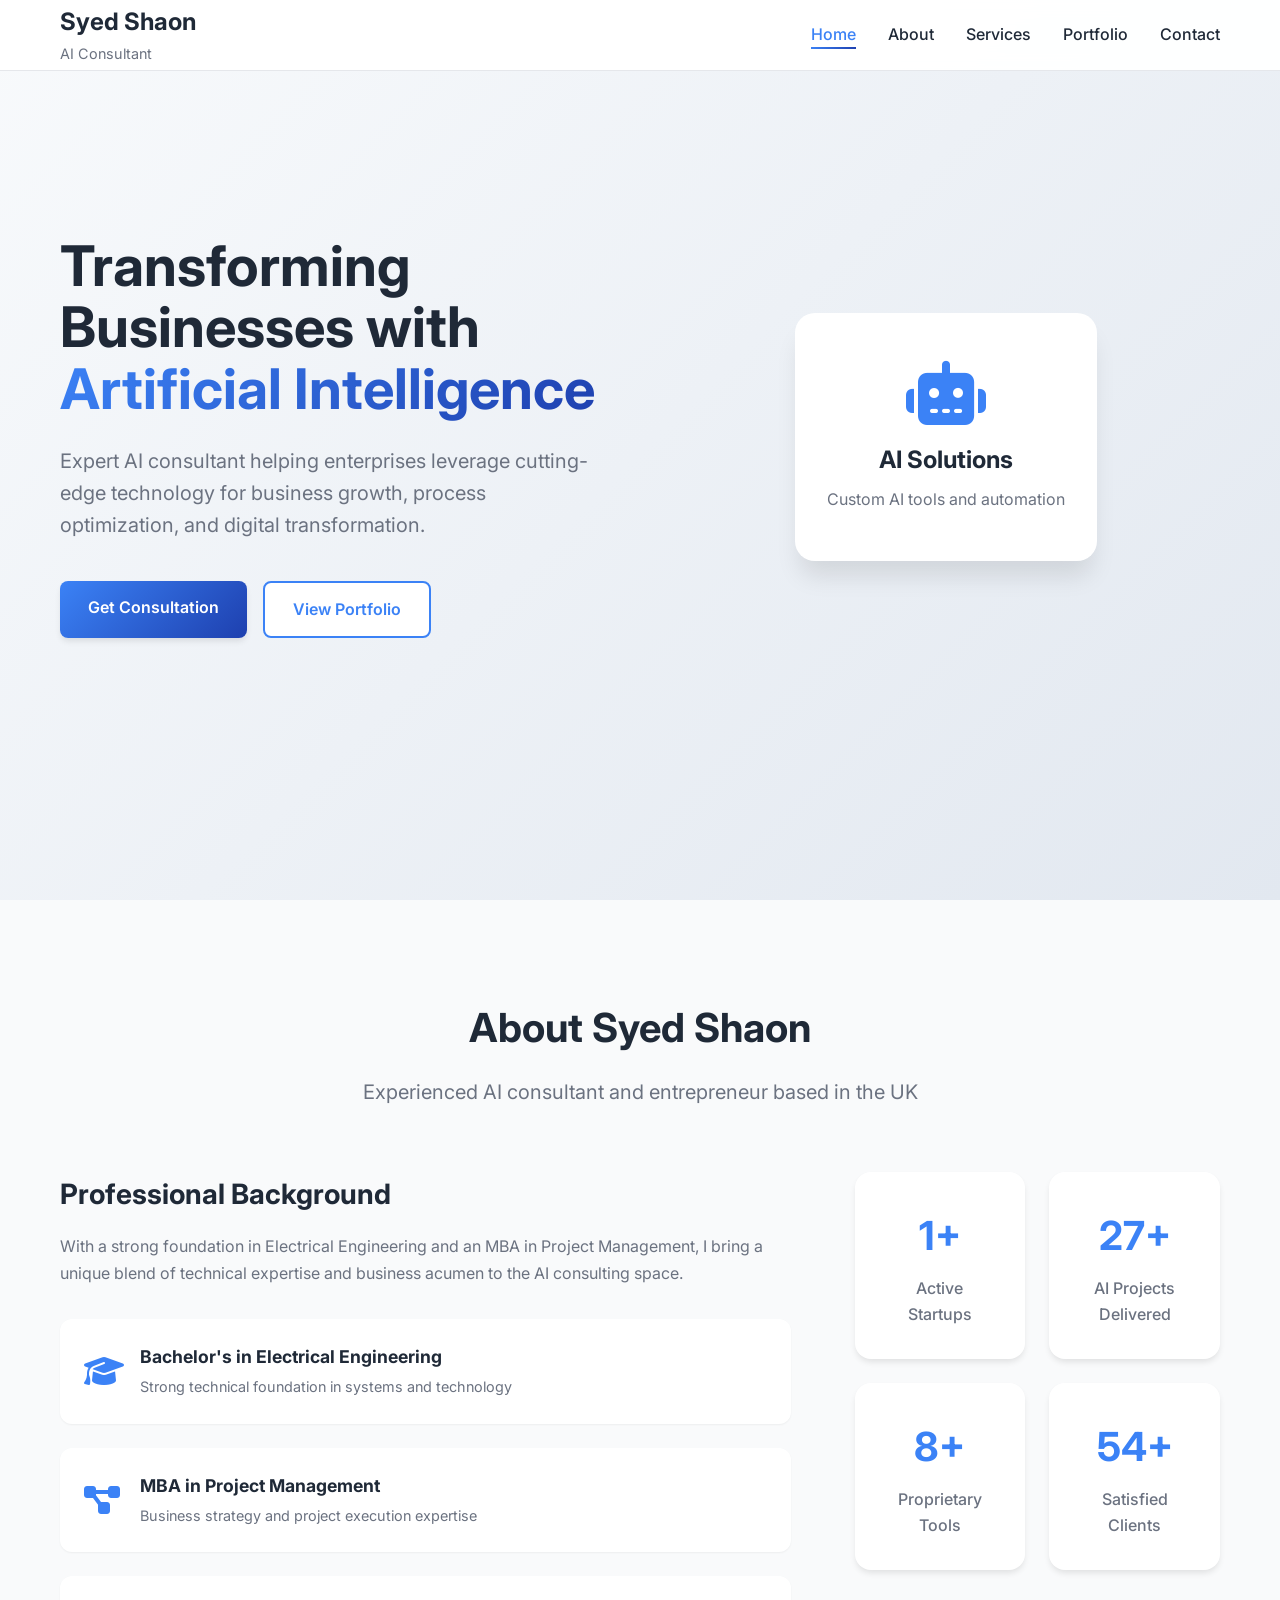
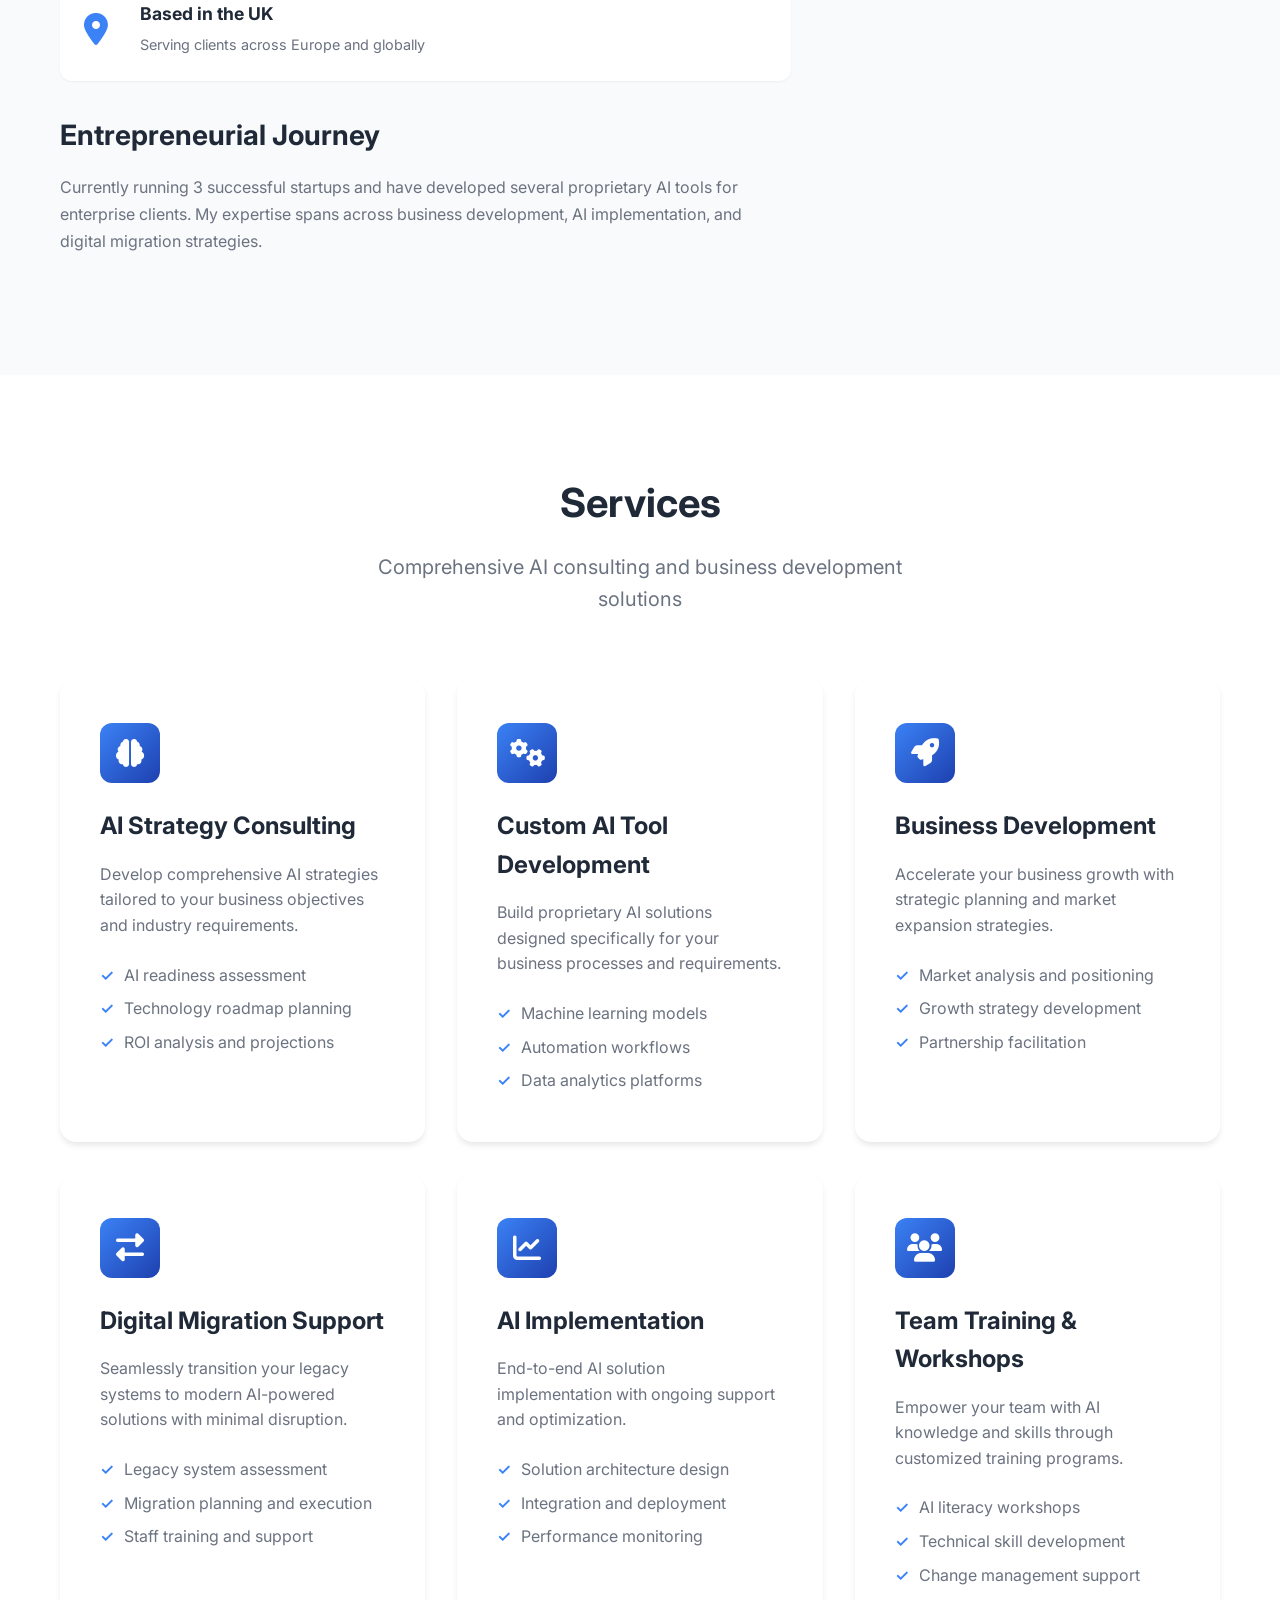
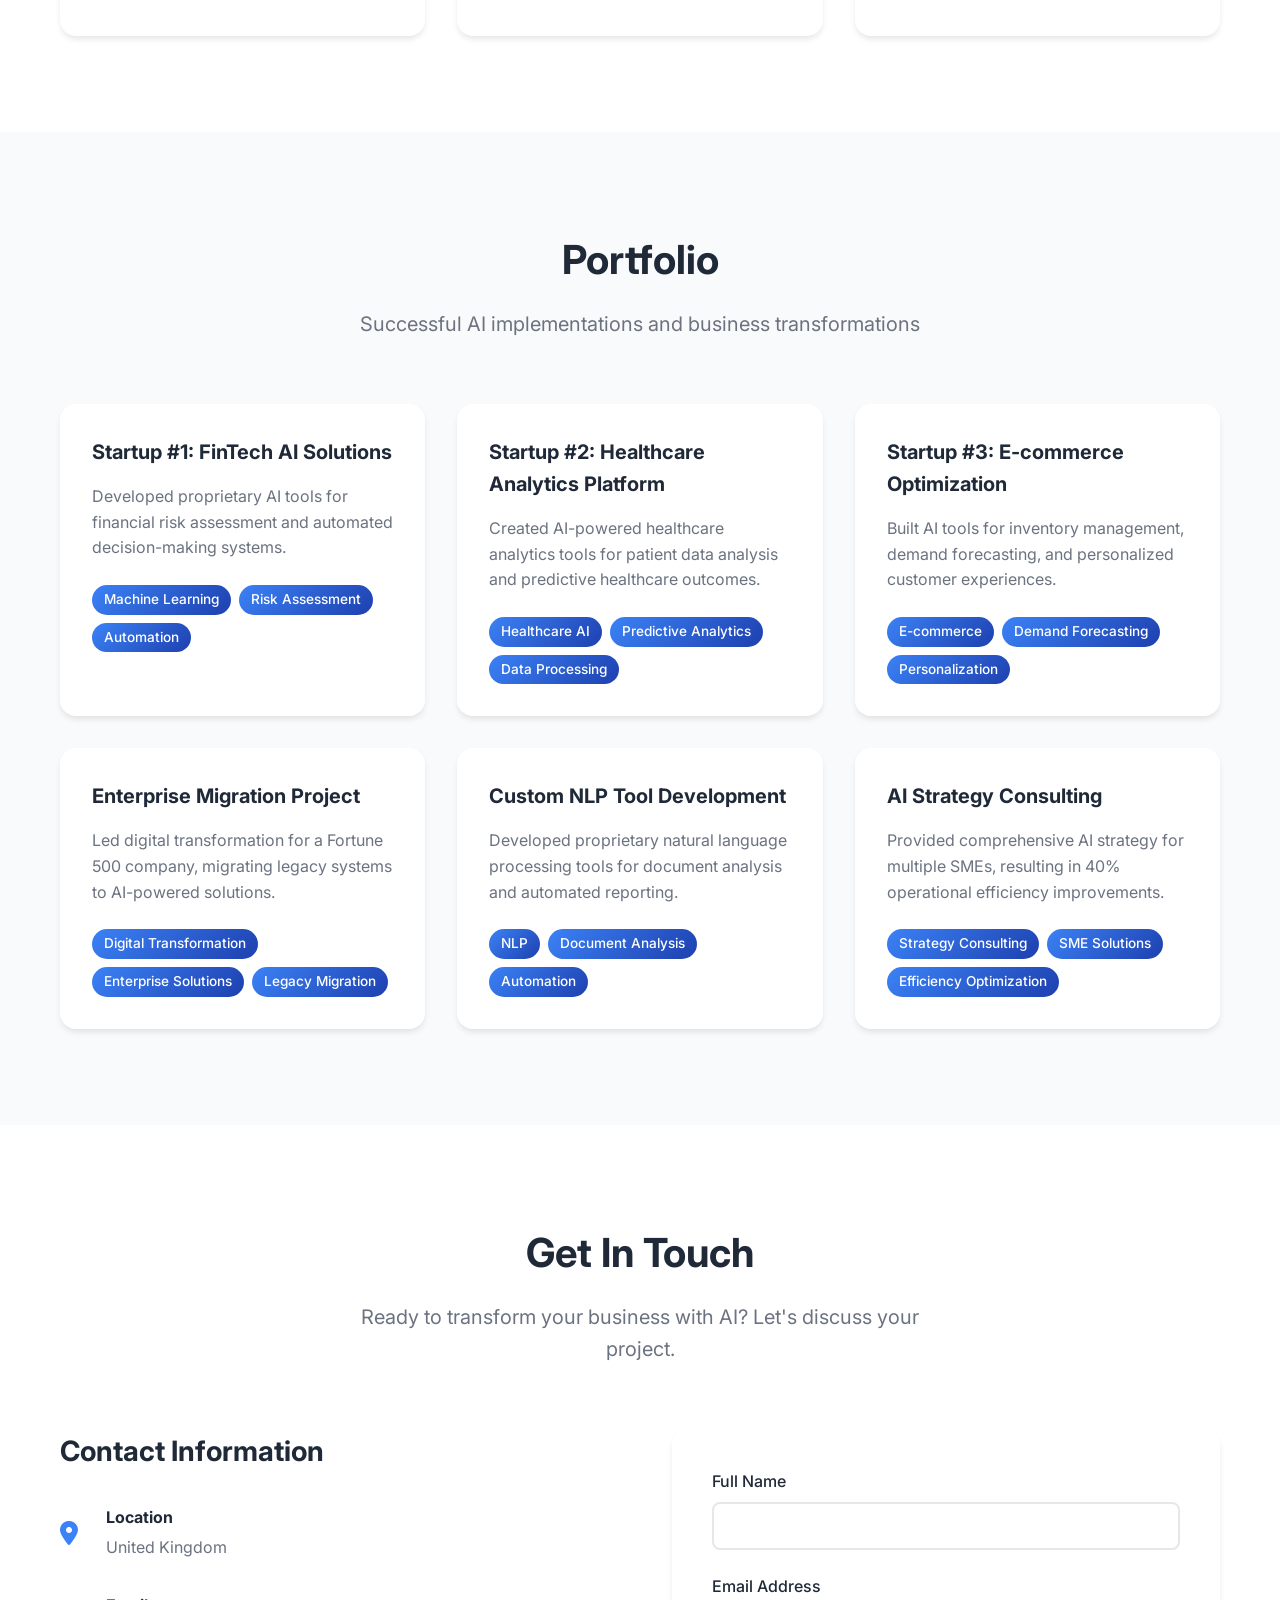
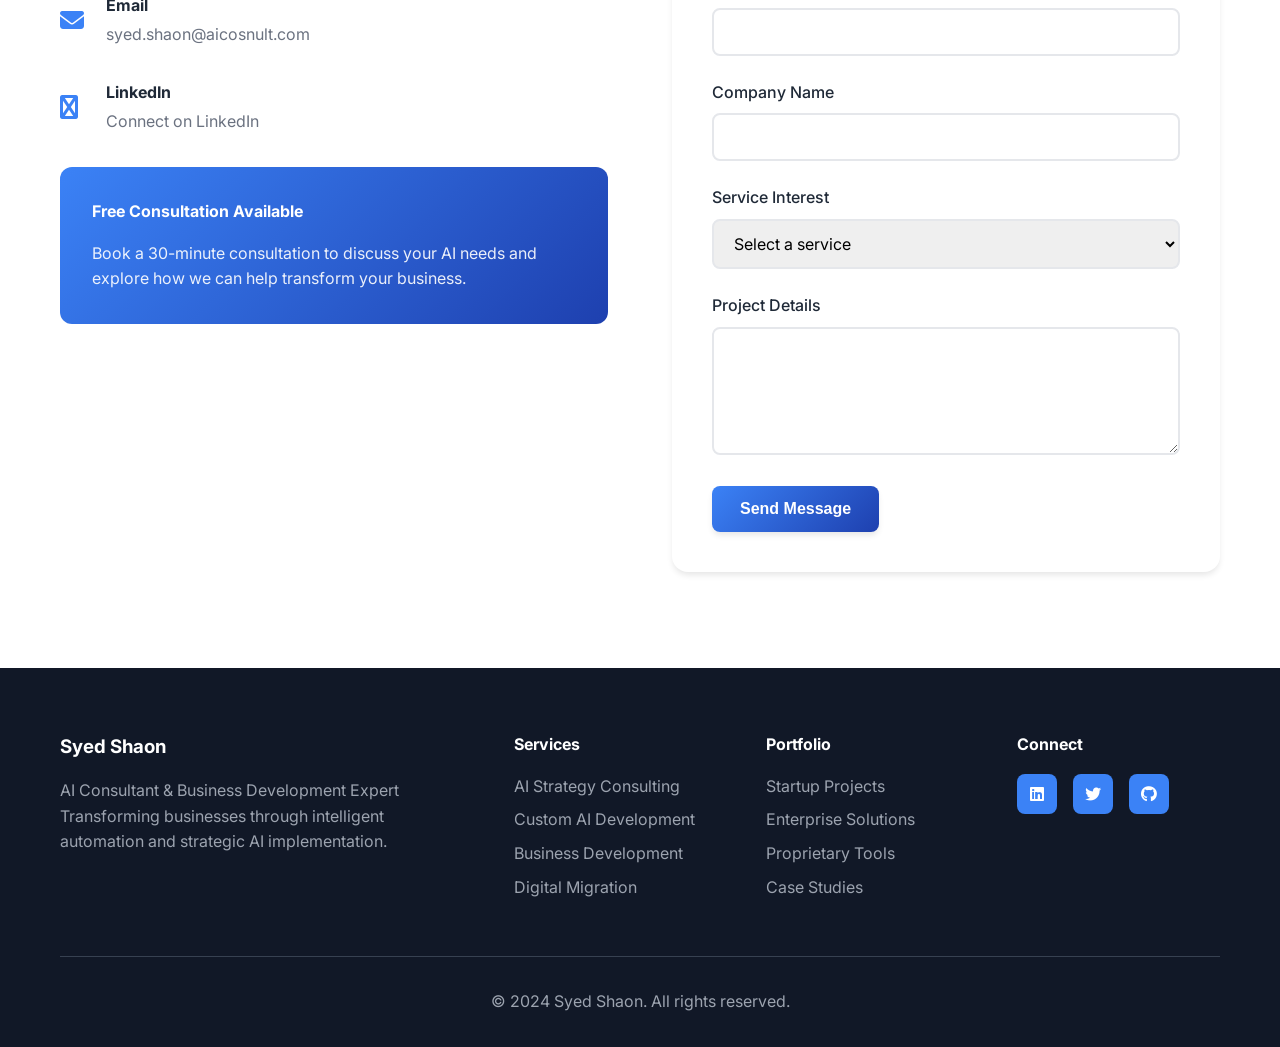
==== index.html @ b15795c2 "Add files via upload" ====
<!DOCTYPE html>
<html lang="en">
<head>
    <meta charset="UTF-8">
    <meta name="viewport" content="width=device-width, initial-scale=1.0">
    <title>Syed Shaon - AI Consultant & Business Development Expert</title>
    <meta name="description" content="Professional AI consulting services by Syed Shaon. Specializing in business development, AI migration, and proprietary AI solutions for enterprises.">
    
    <!-- Google Fonts -->
    <link href="https://fonts.googleapis.com/css2?family=Inter:wght@300;400;500;600;700&display=swap" rel="stylesheet">
    
    <!-- Font Awesome Icons -->
    <link rel="stylesheet" href="https://cdn.jsdelivr.net/npm/@fortawesome/fontawesome-free@6.4.0/css/all.min.css">
    
    <!-- Custom CSS -->
    <link rel="stylesheet" href="css/style.css">
</head>
<body>
    <!-- Navigation -->
    <nav class="navbar">
        <div class="nav-container">
            <div class="nav-logo">
                <h2>Syed Shaon</h2>
                <span>AI Consultant</span>
            </div>
            <ul class="nav-menu">
                <li><a href="#home" class="nav-link">Home</a></li>
                <li><a href="#about" class="nav-link">About</a></li>
                <li><a href="#services" class="nav-link">Services</a></li>
                <li><a href="#portfolio" class="nav-link">Portfolio</a></li>
                <li><a href="#contact" class="nav-link">Contact</a></li>
            </ul>
            <div class="hamburger">
                <span></span>
                <span></span>
                <span></span>
            </div>
        </div>
    </nav>

    <!-- Hero Section -->
    <section id="home" class="hero">
        <div class="hero-container">
            <div class="hero-content">
                <h1>Transforming Businesses with <span class="gradient-text">Artificial Intelligence</span></h1>
                <p class="hero-description">Expert AI consultant helping enterprises leverage cutting-edge technology for business growth, process optimization, and digital transformation.</p>
                <div class="hero-buttons">
                    <a href="#contact" class="btn btn-primary">Get Consultation</a>
                    <a href="#portfolio" class="btn btn-secondary">View Portfolio</a>
                </div>
            </div>
            <div class="hero-image">
                <div class="hero-card">
                    <i class="fas fa-robot"></i>
                    <h3>AI Solutions</h3>
                    <p>Custom AI tools and automation</p>
                </div>
            </div>
        </div>
    </section>

    <!-- About Section -->
    <section id="about" class="about">
        <div class="container">
            <div class="section-header">
                <h2>About Syed Shaon</h2>
                <p>Experienced AI consultant and entrepreneur based in the UK</p>
            </div>
            <div class="about-content">
                <div class="about-text">
                    <h3>Professional Background</h3>
                    <p>With a strong foundation in Electrical Engineering and an MBA in Project Management, I bring a unique blend of technical expertise and business acumen to the AI consulting space.</p>
                    
                    <div class="credentials">
                        <div class="credential-item">
                            <i class="fas fa-graduation-cap"></i>
                            <div>
                                <h4>Bachelor's in Electrical Engineering</h4>
                                <p>Strong technical foundation in systems and technology</p>
                            </div>
                        </div>
                        <div class="credential-item">
                            <i class="fas fa-project-diagram"></i>
                            <div>
                                <h4>MBA in Project Management</h4>
                                <p>Business strategy and project execution expertise</p>
                            </div>
                        </div>
                        <div class="credential-item">
                            <i class="fas fa-map-marker-alt"></i>
                            <div>
                                <h4>Based in the UK</h4>
                                <p>Serving clients across Europe and globally</p>
                            </div>
                        </div>
                    </div>

                    <h3>Entrepreneurial Journey</h3>
                    <p>Currently running 3 successful startups and have developed several proprietary AI tools for enterprise clients. My expertise spans across business development, AI implementation, and digital migration strategies.</p>
                </div>
                <div class="about-stats">
                    <div class="stat-item">
                        <h3>3+</h3>
                        <p>Active Startups</p>
                    </div>
                    <div class="stat-item">
                        <h3>50+</h3>
                        <p>AI Projects Delivered</p>
                    </div>
                    <div class="stat-item">
                        <h3>15+</h3>
                        <p>Proprietary Tools</p>
                    </div>
                    <div class="stat-item">
                        <h3>100+</h3>
                        <p>Satisfied Clients</p>
                    </div>
                </div>
            </div>
        </div>
    </section>

    <!-- Services Section -->
    <section id="services" class="services">
        <div class="container">
            <div class="section-header">
                <h2>Services</h2>
                <p>Comprehensive AI consulting and business development solutions</p>
            </div>
            <div class="services-grid">
                <div class="service-card">
                    <div class="service-icon">
                        <i class="fas fa-brain"></i>
                    </div>
                    <h3>AI Strategy Consulting</h3>
                    <p>Develop comprehensive AI strategies tailored to your business objectives and industry requirements.</p>
                    <ul>
                        <li>AI readiness assessment</li>
                        <li>Technology roadmap planning</li>
                        <li>ROI analysis and projections</li>
                    </ul>
                </div>
                
                <div class="service-card">
                    <div class="service-icon">
                        <i class="fas fa-cogs"></i>
                    </div>
                    <h3>Custom AI Tool Development</h3>
                    <p>Build proprietary AI solutions designed specifically for your business processes and requirements.</p>
                    <ul>
                        <li>Machine learning models</li>
                        <li>Automation workflows</li>
                        <li>Data analytics platforms</li>
                    </ul>
                </div>
                
                <div class="service-card">
                    <div class="service-icon">
                        <i class="fas fa-rocket"></i>
                    </div>
                    <h3>Business Development</h3>
                    <p>Accelerate your business growth with strategic planning and market expansion strategies.</p>
                    <ul>
                        <li>Market analysis and positioning</li>
                        <li>Growth strategy development</li>
                        <li>Partnership facilitation</li>
                    </ul>
                </div>
                
                <div class="service-card">
                    <div class="service-icon">
                        <i class="fas fa-exchange-alt"></i>
                    </div>
                    <h3>Digital Migration Support</h3>
                    <p>Seamlessly transition your legacy systems to modern AI-powered solutions with minimal disruption.</p>
                    <ul>
                        <li>Legacy system assessment</li>
                        <li>Migration planning and execution</li>
                        <li>Staff training and support</li>
                    </ul>
                </div>
                
                <div class="service-card">
                    <div class="service-icon">
                        <i class="fas fa-chart-line"></i>
                    </div>
                    <h3>AI Implementation</h3>
                    <p>End-to-end AI solution implementation with ongoing support and optimization.</p>
                    <ul>
                        <li>Solution architecture design</li>
                        <li>Integration and deployment</li>
                        <li>Performance monitoring</li>
                    </ul>
                </div>
                
                <div class="service-card">
                    <div class="service-icon">
                        <i class="fas fa-users"></i>
                    </div>
                    <h3>Team Training & Workshops</h3>
                    <p>Empower your team with AI knowledge and skills through customized training programs.</p>
                    <ul>
                        <li>AI literacy workshops</li>
                        <li>Technical skill development</li>
                        <li>Change management support</li>
                    </ul>
                </div>
            </div>
        </div>
    </section>

    <!-- Portfolio Section -->
    <section id="portfolio" class="portfolio">
        <div class="container">
            <div class="section-header">
                <h2>Portfolio</h2>
                <p>Successful AI implementations and business transformations</p>
            </div>
            <div class="portfolio-grid">
                <div class="portfolio-item">
                    <div class="portfolio-content">
                        <h3>Startup #1: FinTech AI Solutions</h3>
                        <p>Developed proprietary AI tools for financial risk assessment and automated decision-making systems.</p>
                        <div class="portfolio-tags">
                            <span>Machine Learning</span>
                            <span>Risk Assessment</span>
                            <span>Automation</span>
                        </div>
                    </div>
                </div>
                
                <div class="portfolio-item">
                    <div class="portfolio-content">
                        <h3>Startup #2: Healthcare Analytics Platform</h3>
                        <p>Created AI-powered healthcare analytics tools for patient data analysis and predictive healthcare outcomes.</p>
                        <div class="portfolio-tags">
                            <span>Healthcare AI</span>
                            <span>Predictive Analytics</span>
                            <span>Data Processing</span>
                        </div>
                    </div>
                </div>
                
                <div class="portfolio-item">
                    <div class="portfolio-content">
                        <h3>Startup #3: E-commerce Optimization</h3>
                        <p>Built AI tools for inventory management, demand forecasting, and personalized customer experiences.</p>
                        <div class="portfolio-tags">
                            <span>E-commerce</span>
                            <span>Demand Forecasting</span>
                            <span>Personalization</span>
                        </div>
                    </div>
                </div>
                
                <div class="portfolio-item">
                    <div class="portfolio-content">
                        <h3>Enterprise Migration Project</h3>
                        <p>Led digital transformation for a Fortune 500 company, migrating legacy systems to AI-powered solutions.</p>
                        <div class="portfolio-tags">
                            <span>Digital Transformation</span>
                            <span>Enterprise Solutions</span>
                            <span>Legacy Migration</span>
                        </div>
                    </div>
                </div>
                
                <div class="portfolio-item">
                    <div class="portfolio-content">
                        <h3>Custom NLP Tool Development</h3>
                        <p>Developed proprietary natural language processing tools for document analysis and automated reporting.</p>
                        <div class="portfolio-tags">
                            <span>NLP</span>
                            <span>Document Analysis</span>
                            <span>Automation</span>
                        </div>
                    </div>
                </div>
                
                <div class="portfolio-item">
                    <div class="portfolio-content">
                        <h3>AI Strategy Consulting</h3>
                        <p>Provided comprehensive AI strategy for multiple SMEs, resulting in 40% operational efficiency improvements.</p>
                        <div class="portfolio-tags">
                            <span>Strategy Consulting</span>
                            <span>SME Solutions</span>
                            <span>Efficiency Optimization</span>
                        </div>
                    </div>
                </div>
            </div>
        </div>
    </section>

    <!-- Contact Section -->
    <section id="contact" class="contact">
        <div class="container">
            <div class="section-header">
                <h2>Get In Touch</h2>
                <p>Ready to transform your business with AI? Let's discuss your project.</p>
            </div>
            <div class="contact-content">
                <div class="contact-info">
                    <h3>Contact Information</h3>
                    <div class="contact-item">
                        <i class="fas fa-map-marker-alt"></i>
                        <div>
                            <h4>Location</h4>
                            <p>United Kingdom</p>
                        </div>
                    </div>
                    <div class="contact-item">
                        <i class="fas fa-envelope"></i>
                        <div>
                            <h4>Email</h4>
                            <p>syed.shaon@aicosnult.com</p>
                        </div>
                    </div>
                    <div class="contact-item">
                        <i class="fas fa-linkedin"></i>
                        <div>
                            <h4>LinkedIn</h4>
                            <p>Connect on LinkedIn</p>
                        </div>
                    </div>
                    
                    <div class="consultation-info">
                        <h4>Free Consultation Available</h4>
                        <p>Book a 30-minute consultation to discuss your AI needs and explore how we can help transform your business.</p>
                    </div>
                </div>
                
                <div class="contact-form">
                    <form id="contactForm">
                        <div class="form-group">
                            <label for="name">Full Name</label>
                            <input type="text" id="name" name="name" required>
                        </div>
                        <div class="form-group">
                            <label for="email">Email Address</label>
                            <input type="email" id="email" name="email" required>
                        </div>
                        <div class="form-group">
                            <label for="company">Company Name</label>
                            <input type="text" id="company" name="company">
                        </div>
                        <div class="form-group">
                            <label for="service">Service Interest</label>
                            <select id="service" name="service" required>
                                <option value="">Select a service</option>
                                <option value="ai-strategy">AI Strategy Consulting</option>
                                <option value="custom-ai">Custom AI Tool Development</option>
                                <option value="business-dev">Business Development</option>
                                <option value="migration">Digital Migration Support</option>
                                <option value="implementation">AI Implementation</option>
                                <option value="training">Team Training & Workshops</option>
                            </select>
                        </div>
                        <div class="form-group">
                            <label for="message">Project Details</label>
                            <textarea id="message" name="message" rows="5" required></textarea>
                        </div>
                        <button type="submit" class="btn btn-primary">Send Message</button>
                    </form>
                </div>
            </div>
        </div>
    </section>

    <!-- Footer -->
    <footer class="footer">
        <div class="container">
            <div class="footer-content">
                <div class="footer-section">
                    <h3>Syed Shaon</h3>
                    <p>AI Consultant & Business Development Expert</p>
                    <p>Transforming businesses through intelligent automation and strategic AI implementation.</p>
                </div>
                <div class="footer-section">
                    <h4>Services</h4>
                    <ul>
                        <li><a href="#services">AI Strategy Consulting</a></li>
                        <li><a href="#services">Custom AI Development</a></li>
                        <li><a href="#services">Business Development</a></li>
                        <li><a href="#services">Digital Migration</a></li>
                    </ul>
                </div>
                <div class="footer-section">
                    <h4>Portfolio</h4>
                    <ul>
                        <li><a href="#portfolio">Startup Projects</a></li>
                        <li><a href="#portfolio">Enterprise Solutions</a></li>
                        <li><a href="#portfolio">Proprietary Tools</a></li>
                        <li><a href="#portfolio">Case Studies</a></li>
                    </ul>
                </div>
                <div class="footer-section">
                    <h4>Connect</h4>
                    <div class="social-links">
                        <a href="#" class="social-link"><i class="fab fa-linkedin"></i></a>
                        <a href="#" class="social-link"><i class="fab fa-twitter"></i></a>
                        <a href="#" class="social-link"><i class="fab fa-github"></i></a>
                    </div>
                </div>
            </div>
            <div class="footer-bottom">
                <p>&copy; 2024 Syed Shaon. All rights reserved.</p>
            </div>
        </div>
    </footer>

    <!-- Custom JavaScript -->
    <script src="js/main.js"></script>
</body>
</html>
---- css/style.css ----
/* CSS Reset and Base Styles */
* {
    margin: 0;
    padding: 0;
    box-sizing: border-box;
}

body {
    font-family: 'Inter', sans-serif;
    line-height: 1.6;
    color: #333;
    overflow-x: hidden;
}

/* CSS Variables */
:root {
    --primary-color: #3B82F6;
    --secondary-color: #1E40AF;
    --accent-color: #F59E0B;
    --text-primary: #1F2937;
    --text-secondary: #6B7280;
    --text-light: #9CA3AF;
    --bg-primary: #FFFFFF;
    --bg-secondary: #F9FAFB;
    --bg-dark: #111827;
    --border-color: #E5E7EB;
    --shadow-sm: 0 1px 2px 0 rgba(0, 0, 0, 0.05);
    --shadow-md: 0 4px 6px -1px rgba(0, 0, 0, 0.1);
    --shadow-lg: 0 10px 15px -3px rgba(0, 0, 0, 0.1);
    --shadow-xl: 0 20px 25px -5px rgba(0, 0, 0, 0.1);
    --gradient-primary: linear-gradient(135deg, #3B82F6 0%, #1E40AF 100%);
    --gradient-accent: linear-gradient(135deg, #F59E0B 0%, #D97706 100%);
}

/* Utility Classes */
.container {
    max-width: 1200px;
    margin: 0 auto;
    padding: 0 20px;
}

.gradient-text {
    background: var(--gradient-primary);
    -webkit-background-clip: text;
    -webkit-text-fill-color: transparent;
    background-clip: text;
}

/* Navigation Styles */
.navbar {
    position: fixed;
    top: 0;
    width: 100%;
    background: rgba(255, 255, 255, 0.95);
    backdrop-filter: blur(10px);
    border-bottom: 1px solid var(--border-color);
    z-index: 1000;
    transition: all 0.3s ease;
}

.nav-container {
    max-width: 1200px;
    margin: 0 auto;
    padding: 0 20px;
    display: flex;
    justify-content: space-between;
    align-items: center;
    height: 70px;
}

.nav-logo h2 {
    color: var(--text-primary);
    font-weight: 700;
    font-size: 1.5rem;
}

.nav-logo span {
    color: var(--text-secondary);
    font-size: 0.9rem;
    font-weight: 400;
}

.nav-menu {
    display: flex;
    list-style: none;
    gap: 2rem;
}

.nav-link {
    text-decoration: none;
    color: var(--text-primary);
    font-weight: 500;
    transition: color 0.3s ease;
    position: relative;
}

.nav-link:hover {
    color: var(--primary-color);
}

.nav-link::after {
    content: '';
    position: absolute;
    bottom: -5px;
    left: 0;
    width: 0;
    height: 2px;
    background: var(--gradient-primary);
    transition: width 0.3s ease;
}

.nav-link:hover::after {
    width: 100%;
}

.hamburger {
    display: none;
    flex-direction: column;
    cursor: pointer;
}

.hamburger span {
    width: 25px;
    height: 3px;
    background: var(--text-primary);
    margin: 3px 0;
    transition: 0.3s;
}

/* Hero Section */
.hero {
    min-height: 100vh;
    display: flex;
    align-items: center;
    background: linear-gradient(135deg, #F8FAFC 0%, #E2E8F0 100%);
    padding-top: 70px;
}

.hero-container {
    max-width: 1200px;
    margin: 0 auto;
    padding: 0 20px;
    display: grid;
    grid-template-columns: 1fr 1fr;
    gap: 4rem;
    align-items: center;
}

.hero-content h1 {
    font-size: 3.5rem;
    font-weight: 700;
    line-height: 1.1;
    color: var(--text-primary);
    margin-bottom: 1.5rem;
}

.hero-description {
    font-size: 1.25rem;
    color: var(--text-secondary);
    margin-bottom: 2.5rem;
    line-height: 1.6;
}

.hero-buttons {
    display: flex;
    gap: 1rem;
    flex-wrap: wrap;
}

.btn {
    padding: 14px 28px;
    border: none;
    border-radius: 8px;
    font-weight: 600;
    text-decoration: none;
    transition: all 0.3s ease;
    cursor: pointer;
    font-size: 1rem;
    display: inline-block;
}

.btn-primary {
    background: var(--gradient-primary);
    color: white;
    box-shadow: var(--shadow-md);
}

.btn-primary:hover {
    transform: translateY(-2px);
    box-shadow: var(--shadow-lg);
}

.btn-secondary {
    background: white;
    color: var(--primary-color);
    border: 2px solid var(--primary-color);
}

.btn-secondary:hover {
    background: var(--primary-color);
    color: white;
    transform: translateY(-2px);
}

.hero-image {
    display: flex;
    justify-content: center;
    align-items: center;
}

.hero-card {
    background: white;
    padding: 3rem 2rem;
    border-radius: 20px;
    box-shadow: var(--shadow-xl);
    text-align: center;
    transform: rotate(5deg);
    transition: transform 0.3s ease;
}

.hero-card:hover {
    transform: rotate(0deg) translateY(-10px);
}

.hero-card i {
    font-size: 4rem;
    color: var(--primary-color);
    margin-bottom: 1rem;
}

.hero-card h3 {
    color: var(--text-primary);
    font-size: 1.5rem;
    margin-bottom: 0.5rem;
}

.hero-card p {
    color: var(--text-secondary);
}

/* Section Styles */
section {
    padding: 6rem 0;
}

.section-header {
    text-align: center;
    margin-bottom: 4rem;
}

.section-header h2 {
    font-size: 2.5rem;
    font-weight: 700;
    color: var(--text-primary);
    margin-bottom: 1rem;
}

.section-header p {
    font-size: 1.25rem;
    color: var(--text-secondary);
    max-width: 600px;
    margin: 0 auto;
}

/* About Section */
.about {
    background: var(--bg-secondary);
}

.about-content {
    display: grid;
    grid-template-columns: 2fr 1fr;
    gap: 4rem;
    align-items: start;
}

.about-text h3 {
    font-size: 1.75rem;
    color: var(--text-primary);
    margin-bottom: 1rem;
    margin-top: 2rem;
}

.about-text h3:first-child {
    margin-top: 0;
}

.about-text p {
    color: var(--text-secondary);
    margin-bottom: 1.5rem;
    line-height: 1.7;
}

.credentials {
    margin: 2rem 0;
}

.credential-item {
    display: flex;
    align-items: center;
    gap: 1rem;
    margin-bottom: 1.5rem;
    padding: 1.5rem;
    background: white;
    border-radius: 12px;
    box-shadow: var(--shadow-sm);
}

.credential-item i {
    font-size: 2rem;
    color: var(--primary-color);
    min-width: 40px;
}

.credential-item h4 {
    color: var(--text-primary);
    font-size: 1.1rem;
    margin-bottom: 0.25rem;
}

.credential-item p {
    color: var(--text-secondary);
    font-size: 0.9rem;
    margin: 0;
}

.about-stats {
    display: grid;
    grid-template-columns: 1fr 1fr;
    gap: 1.5rem;
}

.stat-item {
    background: white;
    padding: 2rem;
    border-radius: 16px;
    text-align: center;
    box-shadow: var(--shadow-md);
    transition: transform 0.3s ease;
}

.stat-item:hover {
    transform: translateY(-5px);
}

.stat-item h3 {
    font-size: 2.5rem;
    font-weight: 700;
    color: var(--primary-color);
    margin-bottom: 0.5rem;
}

.stat-item p {
    color: var(--text-secondary);
    font-weight: 500;
}

/* Services Section */
.services-grid {
    display: grid;
    grid-template-columns: repeat(auto-fit, minmax(350px, 1fr));
    gap: 2rem;
}

.service-card {
    background: white;
    padding: 2.5rem;
    border-radius: 16px;
    box-shadow: var(--shadow-md);
    transition: all 0.3s ease;
    border-top: 4px solid transparent;
}

.service-card:hover {
    transform: translateY(-5px);
    box-shadow: var(--shadow-xl);
    border-top-color: var(--primary-color);
}

.service-icon {
    width: 60px;
    height: 60px;
    background: var(--gradient-primary);
    border-radius: 12px;
    display: flex;
    align-items: center;
    justify-content: center;
    margin-bottom: 1.5rem;
}

.service-icon i {
    font-size: 1.75rem;
    color: white;
}

.service-card h3 {
    font-size: 1.5rem;
    color: var(--text-primary);
    margin-bottom: 1rem;
}

.service-card p {
    color: var(--text-secondary);
    margin-bottom: 1.5rem;
    line-height: 1.6;
}

.service-card ul {
    list-style: none;
    padding: 0;
}

.service-card li {
    color: var(--text-secondary);
    margin-bottom: 0.5rem;
    padding-left: 1.5rem;
    position: relative;
}

.service-card li::before {
    content: '✓';
    position: absolute;
    left: 0;
    color: var(--primary-color);
    font-weight: 600;
}

/* Portfolio Section */
.portfolio {
    background: var(--bg-secondary);
}

.portfolio-grid {
    display: grid;
    grid-template-columns: repeat(auto-fit, minmax(350px, 1fr));
    gap: 2rem;
}

.portfolio-item {
    background: white;
    border-radius: 16px;
    overflow: hidden;
    box-shadow: var(--shadow-md);
    transition: all 0.3s ease;
}

.portfolio-item:hover {
    transform: translateY(-5px);
    box-shadow: var(--shadow-xl);
}

.portfolio-content {
    padding: 2rem;
}

.portfolio-content h3 {
    font-size: 1.25rem;
    color: var(--text-primary);
    margin-bottom: 1rem;
}

.portfolio-content p {
    color: var(--text-secondary);
    margin-bottom: 1.5rem;
    line-height: 1.6;
}

.portfolio-tags {
    display: flex;
    flex-wrap: wrap;
    gap: 0.5rem;
}

.portfolio-tags span {
    background: var(--gradient-primary);
    color: white;
    padding: 0.25rem 0.75rem;
    border-radius: 20px;
    font-size: 0.85rem;
    font-weight: 500;
}

/* Contact Section */
.contact-content {
    display: grid;
    grid-template-columns: 1fr 1fr;
    gap: 4rem;
}

.contact-info h3 {
    font-size: 1.75rem;
    color: var(--text-primary);
    margin-bottom: 2rem;
}

.contact-item {
    display: flex;
    align-items: center;
    gap: 1rem;
    margin-bottom: 2rem;
}

.contact-item i {
    font-size: 1.5rem;
    color: var(--primary-color);
    min-width: 30px;
}

.contact-item h4 {
    color: var(--text-primary);
    margin-bottom: 0.25rem;
}

.contact-item p {
    color: var(--text-secondary);
    margin: 0;
}

.consultation-info {
    background: var(--gradient-primary);
    color: white;
    padding: 2rem;
    border-radius: 12px;
    margin-top: 2rem;
}

.consultation-info h4 {
    margin-bottom: 1rem;
}

.consultation-info p {
    margin: 0;
    opacity: 0.9;
}

.contact-form {
    background: white;
    padding: 2.5rem;
    border-radius: 16px;
    box-shadow: var(--shadow-md);
}

.form-group {
    margin-bottom: 1.5rem;
}

.form-group label {
    display: block;
    color: var(--text-primary);
    font-weight: 500;
    margin-bottom: 0.5rem;
}

.form-group input,
.form-group select,
.form-group textarea {
    width: 100%;
    padding: 12px 16px;
    border: 2px solid var(--border-color);
    border-radius: 8px;
    font-family: inherit;
    font-size: 1rem;
    transition: border-color 0.3s ease;
}

.form-group input:focus,
.form-group select:focus,
.form-group textarea:focus {
    outline: none;
    border-color: var(--primary-color);
}

.form-group textarea {
    resize: vertical;
    min-height: 120px;
}

/* Footer */
.footer {
    background: var(--bg-dark);
    color: white;
    padding: 4rem 0 2rem;
}

.footer-content {
    display: grid;
    grid-template-columns: 2fr 1fr 1fr 1fr;
    gap: 3rem;
    margin-bottom: 3rem;
}

.footer-section h3,
.footer-section h4 {
    margin-bottom: 1rem;
    color: white;
}

.footer-section p {
    color: #9CA3AF;
    line-height: 1.6;
}

.footer-section ul {
    list-style: none;
}

.footer-section ul li {
    margin-bottom: 0.5rem;
}

.footer-section ul li a {
    color: #9CA3AF;
    text-decoration: none;
    transition: color 0.3s ease;
}

.footer-section ul li a:hover {
    color: var(--primary-color);
}

.social-links {
    display: flex;
    gap: 1rem;
}

.social-link {
    display: flex;
    align-items: center;
    justify-content: center;
    width: 40px;
    height: 40px;
    background: var(--primary-color);
    color: white;
    border-radius: 8px;
    text-decoration: none;
    transition: all 0.3s ease;
}

.social-link:hover {
    background: var(--secondary-color);
    transform: translateY(-2px);
}

.footer-bottom {
    border-top: 1px solid #374151;
    padding-top: 2rem;
    text-align: center;
    color: #9CA3AF;
}

/* Responsive Design */
@media (max-width: 768px) {
    .hamburger {
        display: flex;
    }
    
    .nav-menu {
        position: fixed;
        left: -100%;
        top: 70px;
        flex-direction: column;
        background-color: white;
        width: 100%;
        text-align: center;
        transition: 0.3s;
        box-shadow: var(--shadow-md);
        padding: 2rem 0;
    }
    
    .nav-menu.active {
        left: 0;
    }
    
    .hero-container {
        grid-template-columns: 1fr;
        gap: 2rem;
        text-align: center;
    }
    
    .hero-content h1 {
        font-size: 2.5rem;
    }
    
    .hero-buttons {
        justify-content: center;
    }
    
    .about-content {
        grid-template-columns: 1fr;
        gap: 2rem;
    }
    
    .about-stats {
        grid-template-columns: 1fr 1fr;
    }
    
    .services-grid {
        grid-template-columns: 1fr;
    }
    
    .portfolio-grid {
        grid-template-columns: 1fr;
    }
    
    .contact-content {
        grid-template-columns: 1fr;
        gap: 2rem;
    }
    
    .footer-content {
        grid-template-columns: 1fr;
        gap: 2rem;
    }
    
    .section-header h2 {
        font-size: 2rem;
    }
    
    .btn {
        padding: 12px 24px;
        font-size: 0.9rem;
    }
}

@media (max-width: 480px) {
    .container {
        padding: 0 15px;
    }
    
    .hero-content h1 {
        font-size: 2rem;
    }
    
    .hero-description {
        font-size: 1.1rem;
    }
    
    .about-stats {
        grid-template-columns: 1fr;
    }
    
    .stat-item h3 {
        font-size: 2rem;
    }
    
    .hero-buttons {
        flex-direction: column;
        align-items: center;
    }
    
    .btn {
        width: 100%;
        text-align: center;
    }
}

/* Animation Classes */
.fade-in {
    opacity: 0;
    transform: translateY(30px);
    transition: all 0.6s ease;
}

.fade-in.visible {
    opacity: 1;
    transform: translateY(0);
}

/* Smooth Scroll */
html {
    scroll-behavior: smooth;
}
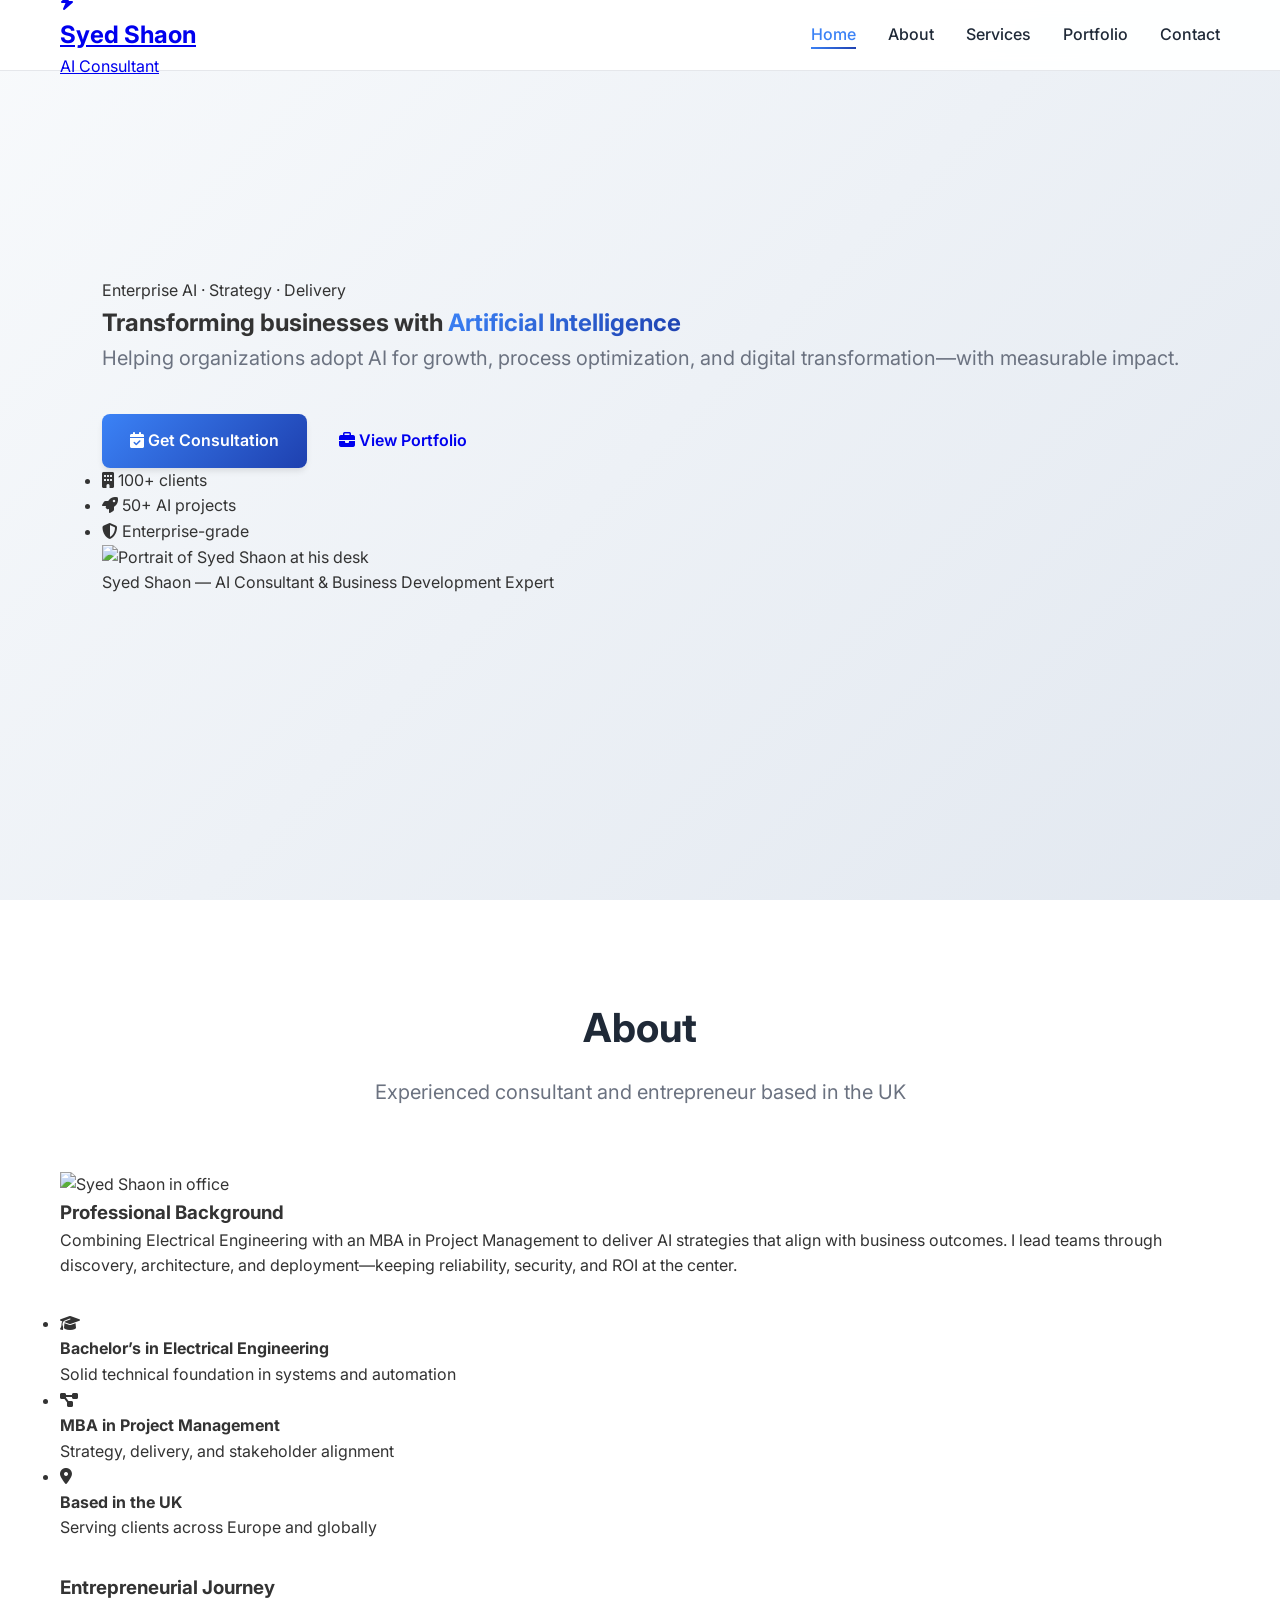
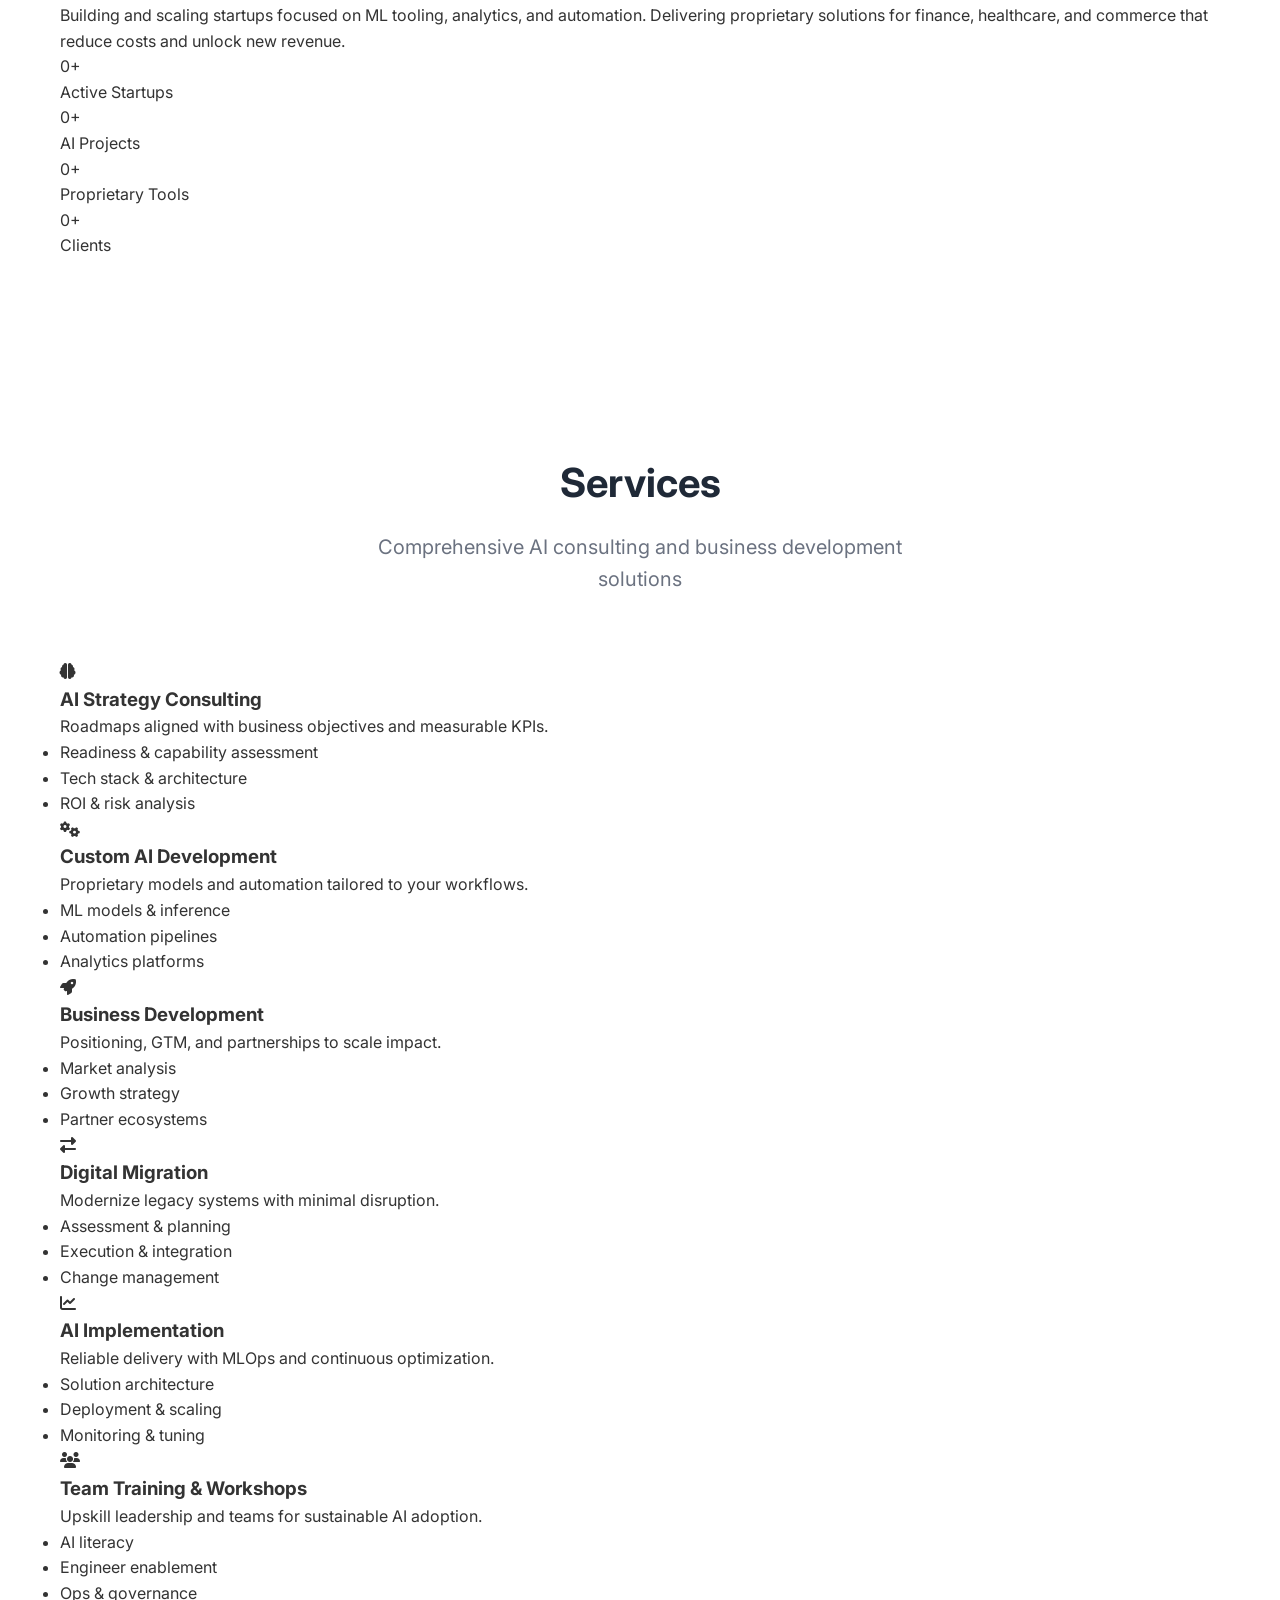
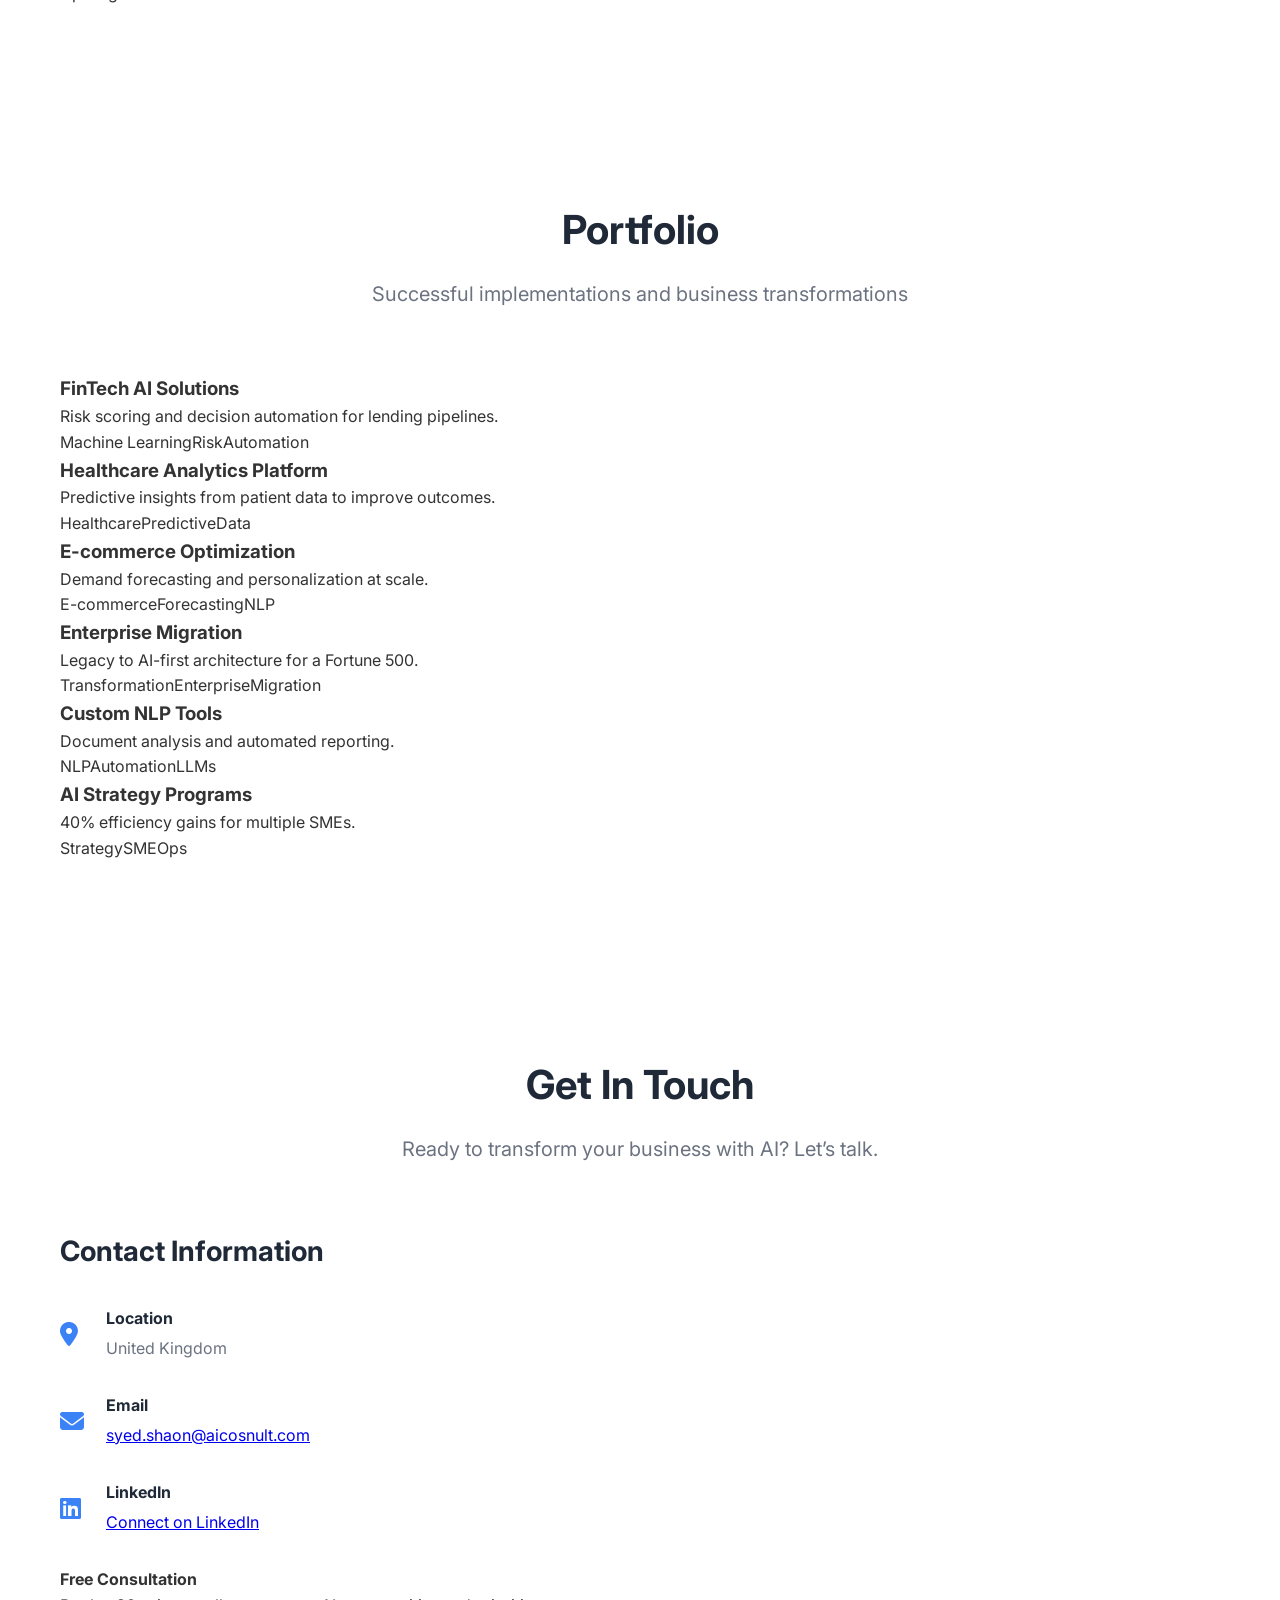
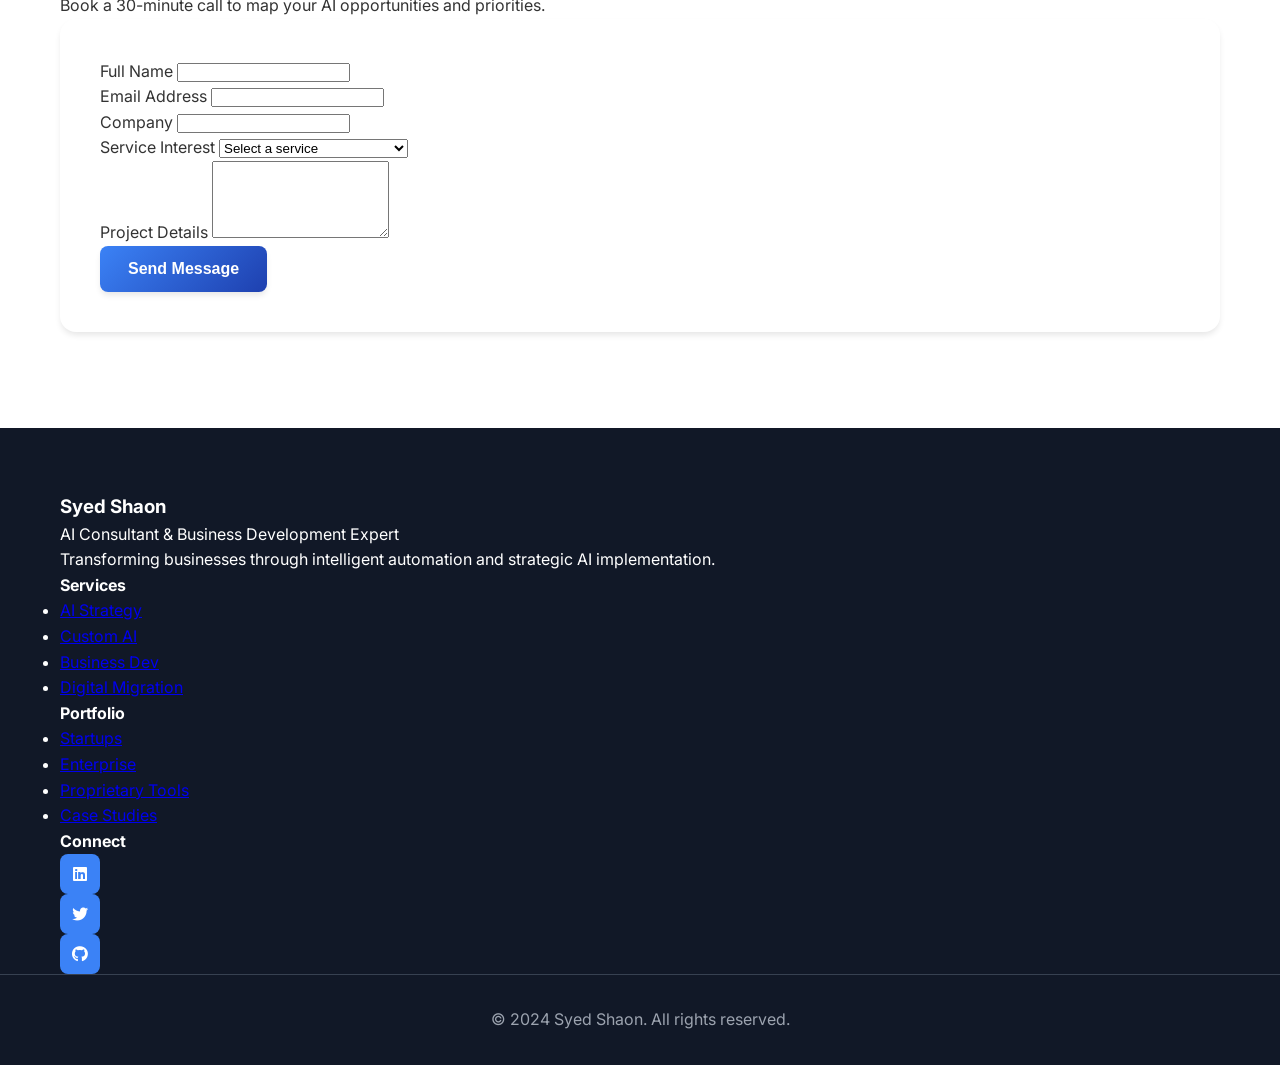
==== commit 7b7af494: "Update index.html" ====
--- a/index.html
+++ b/index.html
@@ -1,415 +1,405 @@
 <!DOCTYPE html>
 <html lang="en">
 <head>
-    <meta charset="UTF-8">
-    <meta name="viewport" content="width=device-width, initial-scale=1.0">
-    <title>Syed Shaon - AI Consultant & Business Development Expert</title>
-    <meta name="description" content="Professional AI consulting services by Syed Shaon. Specializing in business development, AI migration, and proprietary AI solutions for enterprises.">
-    
-    <!-- Google Fonts -->
-    <link href="https://fonts.googleapis.com/css2?family=Inter:wght@300;400;500;600;700&display=swap" rel="stylesheet">
-    
-    <!-- Font Awesome Icons -->
-    <link rel="stylesheet" href="https://cdn.jsdelivr.net/npm/@fortawesome/fontawesome-free@6.4.0/css/all.min.css">
-    
-    <!-- Custom CSS -->
-    <link rel="stylesheet" href="css/style.css">
+  <meta charset="UTF-8" />
+  <meta name="viewport" content="width=device-width, initial-scale=1" />
+  <title>Syed Shaon — AI Consultant & Business Development Expert</title>
+  <meta name="description" content="Professional AI consulting services by Syed Shaon. Specializing in business development, AI migration, and proprietary AI solutions for enterprises.">
+  <link href="https://fonts.googleapis.com/css2?family=Inter:wght@400;500;600;700&display=swap" rel="stylesheet" />
+  <link rel="stylesheet" href="https://cdn.jsdelivr.net/npm/@fortawesome/fontawesome-free@6.4.0/css/all.min.css" />
+  <link rel="stylesheet" href="css/style.css" />
 </head>
 <body>
-    <!-- Navigation -->
-    <nav class="navbar">
-        <div class="nav-container">
-            <div class="nav-logo">
-                <h2>Syed Shaon</h2>
-                <span>AI Consultant</span>
-            </div>
-            <ul class="nav-menu">
-                <li><a href="#home" class="nav-link">Home</a></li>
-                <li><a href="#about" class="nav-link">About</a></li>
-                <li><a href="#services" class="nav-link">Services</a></li>
-                <li><a href="#portfolio" class="nav-link">Portfolio</a></li>
-                <li><a href="#contact" class="nav-link">Contact</a></li>
-            </ul>
-            <div class="hamburger">
-                <span></span>
-                <span></span>
-                <span></span>
-            </div>
-        </div>
-    </nav>
-
-    <!-- Hero Section -->
-    <section id="home" class="hero">
-        <div class="hero-container">
-            <div class="hero-content">
-                <h1>Transforming Businesses with <span class="gradient-text">Artificial Intelligence</span></h1>
-                <p class="hero-description">Expert AI consultant helping enterprises leverage cutting-edge technology for business growth, process optimization, and digital transformation.</p>
-                <div class="hero-buttons">
-                    <a href="#contact" class="btn btn-primary">Get Consultation</a>
-                    <a href="#portfolio" class="btn btn-secondary">View Portfolio</a>
-                </div>
-            </div>
-            <div class="hero-image">
-                <div class="hero-card">
-                    <i class="fas fa-robot"></i>
-                    <h3>AI Solutions</h3>
-                    <p>Custom AI tools and automation</p>
-                </div>
-            </div>
-        </div>
-    </section>
-
-    <!-- About Section -->
-    <section id="about" class="about">
-        <div class="container">
-            <div class="section-header">
-                <h2>About Syed Shaon</h2>
-                <p>Experienced AI consultant and entrepreneur based in the UK</p>
-            </div>
-            <div class="about-content">
-                <div class="about-text">
-                    <h3>Professional Background</h3>
-                    <p>With a strong foundation in Electrical Engineering and an MBA in Project Management, I bring a unique blend of technical expertise and business acumen to the AI consulting space.</p>
-                    
-                    <div class="credentials">
-                        <div class="credential-item">
-                            <i class="fas fa-graduation-cap"></i>
-                            <div>
-                                <h4>Bachelor's in Electrical Engineering</h4>
-                                <p>Strong technical foundation in systems and technology</p>
-                            </div>
-                        </div>
-                        <div class="credential-item">
-                            <i class="fas fa-project-diagram"></i>
-                            <div>
-                                <h4>MBA in Project Management</h4>
-                                <p>Business strategy and project execution expertise</p>
-                            </div>
-                        </div>
-                        <div class="credential-item">
-                            <i class="fas fa-map-marker-alt"></i>
-                            <div>
-                                <h4>Based in the UK</h4>
-                                <p>Serving clients across Europe and globally</p>
-                            </div>
-                        </div>
-                    </div>
-
-                    <h3>Entrepreneurial Journey</h3>
-                    <p>Currently running 3 successful startups and have developed several proprietary AI tools for enterprise clients. My expertise spans across business development, AI implementation, and digital migration strategies.</p>
-                </div>
-                <div class="about-stats">
-                    <div class="stat-item">
-                        <h3>3+</h3>
-                        <p>Active Startups</p>
-                    </div>
-                    <div class="stat-item">
-                        <h3>50+</h3>
-                        <p>AI Projects Delivered</p>
-                    </div>
-                    <div class="stat-item">
-                        <h3>15+</h3>
-                        <p>Proprietary Tools</p>
-                    </div>
-                    <div class="stat-item">
-                        <h3>100+</h3>
-                        <p>Satisfied Clients</p>
-                    </div>
-                </div>
-            </div>
-        </div>
-    </section>
-
-    <!-- Services Section -->
-    <section id="services" class="services">
-        <div class="container">
-            <div class="section-header">
-                <h2>Services</h2>
-                <p>Comprehensive AI consulting and business development solutions</p>
-            </div>
-            <div class="services-grid">
-                <div class="service-card">
-                    <div class="service-icon">
-                        <i class="fas fa-brain"></i>
-                    </div>
-                    <h3>AI Strategy Consulting</h3>
-                    <p>Develop comprehensive AI strategies tailored to your business objectives and industry requirements.</p>
-                    <ul>
-                        <li>AI readiness assessment</li>
-                        <li>Technology roadmap planning</li>
-                        <li>ROI analysis and projections</li>
-                    </ul>
-                </div>
-                
-                <div class="service-card">
-                    <div class="service-icon">
-                        <i class="fas fa-cogs"></i>
-                    </div>
-                    <h3>Custom AI Tool Development</h3>
-                    <p>Build proprietary AI solutions designed specifically for your business processes and requirements.</p>
-                    <ul>
-                        <li>Machine learning models</li>
-                        <li>Automation workflows</li>
-                        <li>Data analytics platforms</li>
-                    </ul>
-                </div>
-                
-                <div class="service-card">
-                    <div class="service-icon">
-                        <i class="fas fa-rocket"></i>
-                    </div>
-                    <h3>Business Development</h3>
-                    <p>Accelerate your business growth with strategic planning and market expansion strategies.</p>
-                    <ul>
-                        <li>Market analysis and positioning</li>
-                        <li>Growth strategy development</li>
-                        <li>Partnership facilitation</li>
-                    </ul>
-                </div>
-                
-                <div class="service-card">
-                    <div class="service-icon">
-                        <i class="fas fa-exchange-alt"></i>
-                    </div>
-                    <h3>Digital Migration Support</h3>
-                    <p>Seamlessly transition your legacy systems to modern AI-powered solutions with minimal disruption.</p>
-                    <ul>
-                        <li>Legacy system assessment</li>
-                        <li>Migration planning and execution</li>
-                        <li>Staff training and support</li>
-                    </ul>
-                </div>
-                
-                <div class="service-card">
-                    <div class="service-icon">
-                        <i class="fas fa-chart-line"></i>
-                    </div>
-                    <h3>AI Implementation</h3>
-                    <p>End-to-end AI solution implementation with ongoing support and optimization.</p>
-                    <ul>
-                        <li>Solution architecture design</li>
-                        <li>Integration and deployment</li>
-                        <li>Performance monitoring</li>
-                    </ul>
-                </div>
-                
-                <div class="service-card">
-                    <div class="service-icon">
-                        <i class="fas fa-users"></i>
-                    </div>
-                    <h3>Team Training & Workshops</h3>
-                    <p>Empower your team with AI knowledge and skills through customized training programs.</p>
-                    <ul>
-                        <li>AI literacy workshops</li>
-                        <li>Technical skill development</li>
-                        <li>Change management support</li>
-                    </ul>
-                </div>
-            </div>
-        </div>
-    </section>
-
-    <!-- Portfolio Section -->
-    <section id="portfolio" class="portfolio">
-        <div class="container">
-            <div class="section-header">
-                <h2>Portfolio</h2>
-                <p>Successful AI implementations and business transformations</p>
-            </div>
-            <div class="portfolio-grid">
-                <div class="portfolio-item">
-                    <div class="portfolio-content">
-                        <h3>Startup #1: FinTech AI Solutions</h3>
-                        <p>Developed proprietary AI tools for financial risk assessment and automated decision-making systems.</p>
-                        <div class="portfolio-tags">
-                            <span>Machine Learning</span>
-                            <span>Risk Assessment</span>
-                            <span>Automation</span>
-                        </div>
-                    </div>
-                </div>
-                
-                <div class="portfolio-item">
-                    <div class="portfolio-content">
-                        <h3>Startup #2: Healthcare Analytics Platform</h3>
-                        <p>Created AI-powered healthcare analytics tools for patient data analysis and predictive healthcare outcomes.</p>
-                        <div class="portfolio-tags">
-                            <span>Healthcare AI</span>
-                            <span>Predictive Analytics</span>
-                            <span>Data Processing</span>
-                        </div>
-                    </div>
-                </div>
-                
-                <div class="portfolio-item">
-                    <div class="portfolio-content">
-                        <h3>Startup #3: E-commerce Optimization</h3>
-                        <p>Built AI tools for inventory management, demand forecasting, and personalized customer experiences.</p>
-                        <div class="portfolio-tags">
-                            <span>E-commerce</span>
-                            <span>Demand Forecasting</span>
-                            <span>Personalization</span>
-                        </div>
-                    </div>
-                </div>
-                
-                <div class="portfolio-item">
-                    <div class="portfolio-content">
-                        <h3>Enterprise Migration Project</h3>
-                        <p>Led digital transformation for a Fortune 500 company, migrating legacy systems to AI-powered solutions.</p>
-                        <div class="portfolio-tags">
-                            <span>Digital Transformation</span>
-                            <span>Enterprise Solutions</span>
-                            <span>Legacy Migration</span>
-                        </div>
-                    </div>
-                </div>
-                
-                <div class="portfolio-item">
-                    <div class="portfolio-content">
-                        <h3>Custom NLP Tool Development</h3>
-                        <p>Developed proprietary natural language processing tools for document analysis and automated reporting.</p>
-                        <div class="portfolio-tags">
-                            <span>NLP</span>
-                            <span>Document Analysis</span>
-                            <span>Automation</span>
-                        </div>
-                    </div>
-                </div>
-                
-                <div class="portfolio-item">
-                    <div class="portfolio-content">
-                        <h3>AI Strategy Consulting</h3>
-                        <p>Provided comprehensive AI strategy for multiple SMEs, resulting in 40% operational efficiency improvements.</p>
-                        <div class="portfolio-tags">
-                            <span>Strategy Consulting</span>
-                            <span>SME Solutions</span>
-                            <span>Efficiency Optimization</span>
-                        </div>
-                    </div>
-                </div>
-            </div>
-        </div>
-    </section>
-
-    <!-- Contact Section -->
-    <section id="contact" class="contact">
-        <div class="container">
-            <div class="section-header">
-                <h2>Get In Touch</h2>
-                <p>Ready to transform your business with AI? Let's discuss your project.</p>
-            </div>
-            <div class="contact-content">
-                <div class="contact-info">
-                    <h3>Contact Information</h3>
-                    <div class="contact-item">
-                        <i class="fas fa-map-marker-alt"></i>
-                        <div>
-                            <h4>Location</h4>
-                            <p>United Kingdom</p>
-                        </div>
-                    </div>
-                    <div class="contact-item">
-                        <i class="fas fa-envelope"></i>
-                        <div>
-                            <h4>Email</h4>
-                            <p>syed.shaon@aicosnult.com</p>
-                        </div>
-                    </div>
-                    <div class="contact-item">
-                        <i class="fas fa-linkedin"></i>
-                        <div>
-                            <h4>LinkedIn</h4>
-                            <p>Connect on LinkedIn</p>
-                        </div>
-                    </div>
-                    
-                    <div class="consultation-info">
-                        <h4>Free Consultation Available</h4>
-                        <p>Book a 30-minute consultation to discuss your AI needs and explore how we can help transform your business.</p>
-                    </div>
-                </div>
-                
-                <div class="contact-form">
-                    <form id="contactForm">
-                        <div class="form-group">
-                            <label for="name">Full Name</label>
-                            <input type="text" id="name" name="name" required>
-                        </div>
-                        <div class="form-group">
-                            <label for="email">Email Address</label>
-                            <input type="email" id="email" name="email" required>
-                        </div>
-                        <div class="form-group">
-                            <label for="company">Company Name</label>
-                            <input type="text" id="company" name="company">
-                        </div>
-                        <div class="form-group">
-                            <label for="service">Service Interest</label>
-                            <select id="service" name="service" required>
-                                <option value="">Select a service</option>
-                                <option value="ai-strategy">AI Strategy Consulting</option>
-                                <option value="custom-ai">Custom AI Tool Development</option>
-                                <option value="business-dev">Business Development</option>
-                                <option value="migration">Digital Migration Support</option>
-                                <option value="implementation">AI Implementation</option>
-                                <option value="training">Team Training & Workshops</option>
-                            </select>
-                        </div>
-                        <div class="form-group">
-                            <label for="message">Project Details</label>
-                            <textarea id="message" name="message" rows="5" required></textarea>
-                        </div>
-                        <button type="submit" class="btn btn-primary">Send Message</button>
-                    </form>
-                </div>
-            </div>
-        </div>
-    </section>
-
-    <!-- Footer -->
-    <footer class="footer">
-        <div class="container">
-            <div class="footer-content">
-                <div class="footer-section">
-                    <h3>Syed Shaon</h3>
-                    <p>AI Consultant & Business Development Expert</p>
-                    <p>Transforming businesses through intelligent automation and strategic AI implementation.</p>
-                </div>
-                <div class="footer-section">
-                    <h4>Services</h4>
-                    <ul>
-                        <li><a href="#services">AI Strategy Consulting</a></li>
-                        <li><a href="#services">Custom AI Development</a></li>
-                        <li><a href="#services">Business Development</a></li>
-                        <li><a href="#services">Digital Migration</a></li>
-                    </ul>
-                </div>
-                <div class="footer-section">
-                    <h4>Portfolio</h4>
-                    <ul>
-                        <li><a href="#portfolio">Startup Projects</a></li>
-                        <li><a href="#portfolio">Enterprise Solutions</a></li>
-                        <li><a href="#portfolio">Proprietary Tools</a></li>
-                        <li><a href="#portfolio">Case Studies</a></li>
-                    </ul>
-                </div>
-                <div class="footer-section">
-                    <h4>Connect</h4>
-                    <div class="social-links">
-                        <a href="#" class="social-link"><i class="fab fa-linkedin"></i></a>
-                        <a href="#" class="social-link"><i class="fab fa-twitter"></i></a>
-                        <a href="#" class="social-link"><i class="fab fa-github"></i></a>
-                    </div>
-                </div>
-            </div>
-            <div class="footer-bottom">
-                <p>&copy; 2024 Syed Shaon. All rights reserved.</p>
-            </div>
-        </div>
-    </footer>
-
-    <!-- Custom JavaScript -->
-    <script src="js/main.js"></script>
+  <!-- Nav -->
+  <nav class="navbar">
+    <div class="nav-container">
+      <a href="#home" class="brand" aria-label="Syed Shaon — Home">
+        <div class="brand-mark">
+          <i class="fas fa-bolt"></i>
+        </div>
+        <div class="brand-text">
+          <h1 class="brand-title">Syed Shaon</h1>
+          <span class="brand-sub">AI Consultant</span>
+        </div>
+      </a>
+
+      <button class="hamburger" aria-label="Toggle menu" aria-controls="primary-menu" aria-expanded="false">
+        <span></span><span></span><span></span>
+      </button>
+
+      <ul id="primary-menu" class="nav-menu">
+        <li><a class="nav-link" href="#home">Home</a></li>
+        <li><a class="nav-link" href="#about">About</a></li>
+        <li><a class="nav-link" href="#services">Services</a></li>
+        <li><a class="nav-link" href="#portfolio">Portfolio</a></li>
+        <li><a class="nav-link" href="#contact">Contact</a></li>
+      </ul>
+    </div>
+  </nav>
+
+  <!-- Hero -->
+  <section id="home" class="hero">
+    <div class="hero-inner container">
+      <div class="hero-copy">
+        <p class="kicker">Enterprise AI · Strategy · Delivery</p>
+        <h2 class="hero-title">
+          Transforming businesses with <span class="gradient-text">Artificial Intelligence</span>
+        </h2>
+        <p class="hero-description">
+          Helping organizations adopt AI for growth, process optimization, and digital transformation—with measurable impact.
+        </p>
+        <div class="hero-actions">
+          <a class="btn btn-primary" href="#contact"><i class="fas fa-calendar-check"></i>&nbsp;Get Consultation</a>
+          <a class="btn btn-outline" href="#portfolio"><i class="fas fa-briefcase"></i>&nbsp;View Portfolio</a>
+        </div>
+
+        <ul class="hero-badges">
+          <li><i class="fas fa-building"></i> 100+ clients</li>
+          <li><i class="fas fa-rocket"></i> 50+ AI projects</li>
+          <li><i class="fas fa-shield-alt"></i> Enterprise-grade</li>
+        </ul>
+      </div>
+
+      <div class="hero-media">
+        <!-- Optimized, responsive photo -->
+        <picture>
+          <!-- Modern -->
+          <source
+            type="image/webp"
+            srcset="
+              images/syed-shaon-hero-520.webp 520w,
+              images/syed-shaon-hero-1040.webp 1040w
+            "
+            sizes="(max-width: 1024px) 88vw, 520px"
+          />
+          <!-- Fallback -->
+          <img
+            src="images/syed-shaon-hero-520.jpg"
+            srcset="
+              images/syed-shaon-hero-520.jpg 520w,
+              images/syed-shaon-hero-1040.jpg 1040w
+            "
+            sizes="(max-width: 1024px) 88vw, 520px"
+            alt="Portrait of Syed Shaon at his desk"
+            class="profile-photo"
+            width="520"
+            height="520"
+            loading="eager"
+            decoding="async"
+          />
+        </picture>
+        <figcaption class="photo-caption">Syed Shaon — AI Consultant & Business Development Expert</figcaption>
+      </div>
+    </div>
+  </section>
+
+  <!-- About -->
+  <section id="about" class="section bg-soft">
+    <div class="container">
+      <header class="section-header">
+        <h2>About</h2>
+        <p class="sub">Experienced consultant and entrepreneur based in the UK</p>
+      </header>
+
+      <div class="about-grid">
+        <div class="about-media">
+          <picture>
+            <source
+              type="image/webp"
+              srcset="
+                images/syed-shaon-about-560.webp 560w,
+                images/syed-shaon-about-1120.webp 1120w
+              "
+              sizes="(max-width: 1024px) 92vw, 560px"
+            />
+            <img
+              src="images/syed-shaon-about-560.jpg"
+              srcset="
+                images/syed-shaon-about-560.jpg 560w,
+                images/syed-shaon-about-1120.jpg 1120w
+              "
+              sizes="(max-width: 1024px) 92vw, 560px"
+              alt="Syed Shaon in office"
+              class="about-photo"
+              width="560"
+              height="560"
+              loading="lazy"
+              decoding="async"
+            />
+          </picture>
+        </div>
+
+        <div class="about-copy">
+          <h3>Professional Background</h3>
+          <p>
+            Combining Electrical Engineering with an MBA in Project Management to deliver AI strategies that align with business outcomes. I lead teams through discovery, architecture, and deployment—keeping reliability, security, and ROI at the center.
+          </p>
+
+          <ul class="credentials">
+            <li class="credential">
+              <i class="fas fa-graduation-cap"></i>
+              <div>
+                <h4>Bachelor’s in Electrical Engineering</h4>
+                <p>Solid technical foundation in systems and automation</p>
+              </div>
+            </li>
+            <li class="credential">
+              <i class="fas fa-project-diagram"></i>
+              <div>
+                <h4>MBA in Project Management</h4>
+                <p>Strategy, delivery, and stakeholder alignment</p>
+              </div>
+            </li>
+            <li class="credential">
+              <i class="fas fa-map-marker-alt"></i>
+              <div>
+                <h4>Based in the UK</h4>
+                <p>Serving clients across Europe and globally</p>
+              </div>
+            </li>
+          </ul>
+
+          <h3>Entrepreneurial Journey</h3>
+          <p>
+            Building and scaling startups focused on ML tooling, analytics, and automation. Delivering proprietary solutions for finance, healthcare, and commerce that reduce costs and unlock new revenue.
+          </p>
+
+          <div class="stats">
+            <div class="stat"><span class="stat-number" data-target="3">0</span><span class="plus">+</span><p>Active Startups</p></div>
+            <div class="stat"><span class="stat-number" data-target="50">0</span><span class="plus">+</span><p>AI Projects</p></div>
+            <div class="stat"><span class="stat-number" data-target="15">0</span><span class="plus">+</span><p>Proprietary Tools</p></div>
+            <div class="stat"><span class="stat-number" data-target="100">0</span><span class="plus">+</span><p>Clients</p></div>
+          </div>
+        </div>
+      </div>
+    </div>
+  </section>
+
+  <!-- Services -->
+  <section id="services" class="section">
+    <div class="container">
+      <header class="section-header">
+        <h2>Services</h2>
+        <p class="sub">Comprehensive AI consulting and business development solutions</p>
+      </header>
+
+      <div class="cards">
+        <article class="card">
+          <div class="icon"><i class="fas fa-brain"></i></div>
+          <h3>AI Strategy Consulting</h3>
+          <p>Roadmaps aligned with business objectives and measurable KPIs.</p>
+          <ul>
+            <li>Readiness & capability assessment</li>
+            <li>Tech stack & architecture</li>
+            <li>ROI & risk analysis</li>
+          </ul>
+        </article>
+
+        <article class="card">
+          <div class="icon"><i class="fas fa-cogs"></i></div>
+          <h3>Custom AI Development</h3>
+          <p>Proprietary models and automation tailored to your workflows.</p>
+          <ul>
+            <li>ML models & inference</li>
+            <li>Automation pipelines</li>
+            <li>Analytics platforms</li>
+          </ul>
+        </article>
+
+        <article class="card">
+          <div class="icon"><i class="fas fa-rocket"></i></div>
+          <h3>Business Development</h3>
+          <p>Positioning, GTM, and partnerships to scale impact.</p>
+          <ul>
+            <li>Market analysis</li>
+            <li>Growth strategy</li>
+            <li>Partner ecosystems</li>
+          </ul>
+        </article>
+
+        <article class="card">
+          <div class="icon"><i class="fas fa-exchange-alt"></i></div>
+          <h3>Digital Migration</h3>
+          <p>Modernize legacy systems with minimal disruption.</p>
+          <ul>
+            <li>Assessment & planning</li>
+            <li>Execution & integration</li>
+            <li>Change management</li>
+          </ul>
+        </article>
+
+        <article class="card">
+          <div class="icon"><i class="fas fa-chart-line"></i></div>
+          <h3>AI Implementation</h3>
+          <p>Reliable delivery with MLOps and continuous optimization.</p>
+          <ul>
+            <li>Solution architecture</li>
+            <li>Deployment & scaling</li>
+            <li>Monitoring & tuning</li>
+          </ul>
+        </article>
+
+        <article class="card">
+          <div class="icon"><i class="fas fa-users"></i></div>
+          <h3>Team Training & Workshops</h3>
+          <p>Upskill leadership and teams for sustainable AI adoption.</p>
+          <ul>
+            <li>AI literacy</li>
+            <li>Engineer enablement</li>
+            <li>Ops & governance</li>
+          </ul>
+        </article>
+      </div>
+    </div>
+  </section>
+
+  <!-- Portfolio -->
+  <section id="portfolio" class="section bg-soft">
+    <div class="container">
+      <header class="section-header">
+        <h2>Portfolio</h2>
+        <p class="sub">Successful implementations and business transformations</p>
+      </header>
+
+      <div class="grid-3">
+        <article class="tile">
+          <h3>FinTech AI Solutions</h3>
+          <p>Risk scoring and decision automation for lending pipelines.</p>
+          <div class="tags"><span>Machine Learning</span><span>Risk</span><span>Automation</span></div>
+        </article>
+        <article class="tile">
+          <h3>Healthcare Analytics Platform</h3>
+          <p>Predictive insights from patient data to improve outcomes.</p>
+          <div class="tags"><span>Healthcare</span><span>Predictive</span><span>Data</span></div>
+        </article>
+        <article class="tile">
+          <h3>E-commerce Optimization</h3>
+          <p>Demand forecasting and personalization at scale.</p>
+          <div class="tags"><span>E-commerce</span><span>Forecasting</span><span>NLP</span></div>
+        </article>
+        <article class="tile">
+          <h3>Enterprise Migration</h3>
+          <p>Legacy to AI-first architecture for a Fortune 500.</p>
+          <div class="tags"><span>Transformation</span><span>Enterprise</span><span>Migration</span></div>
+        </article>
+        <article class="tile">
+          <h3>Custom NLP Tools</h3>
+          <p>Document analysis and automated reporting.</p>
+          <div class="tags"><span>NLP</span><span>Automation</span><span>LLMs</span></div>
+        </article>
+        <article class="tile">
+          <h3>AI Strategy Programs</h3>
+          <p>40% efficiency gains for multiple SMEs.</p>
+          <div class="tags"><span>Strategy</span><span>SME</span><span>Ops</span></div>
+        </article>
+      </div>
+    </div>
+  </section>
+
+  <!-- Contact -->
+  <section id="contact" class="section">
+    <div class="container">
+      <header class="section-header">
+        <h2>Get In Touch</h2>
+        <p class="sub">Ready to transform your business with AI? Let’s talk.</p>
+      </header>
+
+      <div class="contact-grid">
+        <div class="contact-info">
+          <h3>Contact Information</h3>
+          <div class="contact-item">
+            <i class="fas fa-map-marker-alt"></i>
+            <div><h4>Location</h4><p>United Kingdom</p></div>
+          </div>
+          <div class="contact-item">
+            <i class="fas fa-envelope"></i>
+            <div><h4>Email</h4><p><a href="mailto:syed.shaon@aicosnult.com">syed.shaon@aicosnult.com</a></p></div>
+          </div>
+          <div class="contact-item">
+            <i class="fab fa-linkedin"></i>
+            <div><h4>LinkedIn</h4><p><a href="#" rel="noopener">Connect on LinkedIn</a></p></div>
+          </div>
+
+          <div class="note">
+            <h4>Free Consultation</h4>
+            <p>Book a 30-minute call to map your AI opportunities and priorities.</p>
+          </div>
+        </div>
+
+        <form id="contactForm" class="contact-form" novalidate>
+          <div class="form-field">
+            <label for="name">Full Name</label>
+            <input id="name" name="name" type="text" required />
+          </div>
+          <div class="form-field">
+            <label for="email">Email Address</label>
+            <input id="email" name="email" type="email" required />
+          </div>
+          <div class="form-field">
+            <label for="company">Company</label>
+            <input id="company" name="company" type="text" />
+          </div>
+          <div class="form-field">
+            <label for="service">Service Interest</label>
+            <select id="service" name="service" required>
+              <option value="">Select a service</option>
+              <option value="ai-strategy">AI Strategy Consulting</option>
+              <option value="custom-ai">Custom AI Development</option>
+              <option value="business-dev">Business Development</option>
+              <option value="migration">Digital Migration Support</option>
+              <option value="implementation">AI Implementation</option>
+              <option value="training">Team Training & Workshops</option>
+            </select>
+          </div>
+          <div class="form-field">
+            <label for="message">Project Details</label>
+            <textarea id="message" name="message" rows="5" required></textarea>
+          </div>
+          <button class="btn btn-primary" type="submit">Send Message</button>
+          <p class="form-status" aria-live="polite"></p>
+        </form>
+      </div>
+    </div>
+  </section>
+
+  <!-- Footer -->
+  <footer class="footer">
+    <div class="container footer-grid">
+      <div>
+        <h3>Syed Shaon</h3>
+        <p>AI Consultant & Business Development Expert</p>
+        <p>Transforming businesses through intelligent automation and strategic AI implementation.</p>
+      </div>
+      <div>
+        <h4>Services</h4>
+        <ul class="list">
+          <li><a href="#services">AI Strategy</a></li>
+          <li><a href="#services">Custom AI</a></li>
+          <li><a href="#services">Business Dev</a></li>
+          <li><a href="#services">Digital Migration</a></li>
+        </ul>
+      </div>
+      <div>
+        <h4>Portfolio</h4>
+        <ul class="list">
+          <li><a href="#portfolio">Startups</a></li>
+          <li><a href="#portfolio">Enterprise</a></li>
+          <li><a href="#portfolio">Proprietary Tools</a></li>
+          <li><a href="#portfolio">Case Studies</a></li>
+        </ul>
+      </div>
+      <div>
+        <h4>Connect</h4>
+        <div class="social">
+          <a class="social-link" href="#" aria-label="LinkedIn"><i class="fab fa-linkedin"></i></a>
+          <a class="social-link" href="#" aria-label="Twitter"><i class="fab fa-twitter"></i></a>
+          <a class="social-link" href="#" aria-label="GitHub"><i class="fab fa-github"></i></a>
+        </div>
+      </div>
+    </div>
+    <div class="footer-bottom">&copy; 2024 Syed Shaon. All rights reserved.</div>
+  </footer>
+
+  <script src="js/main.js"></script>
 </body>
-</html>+</html>
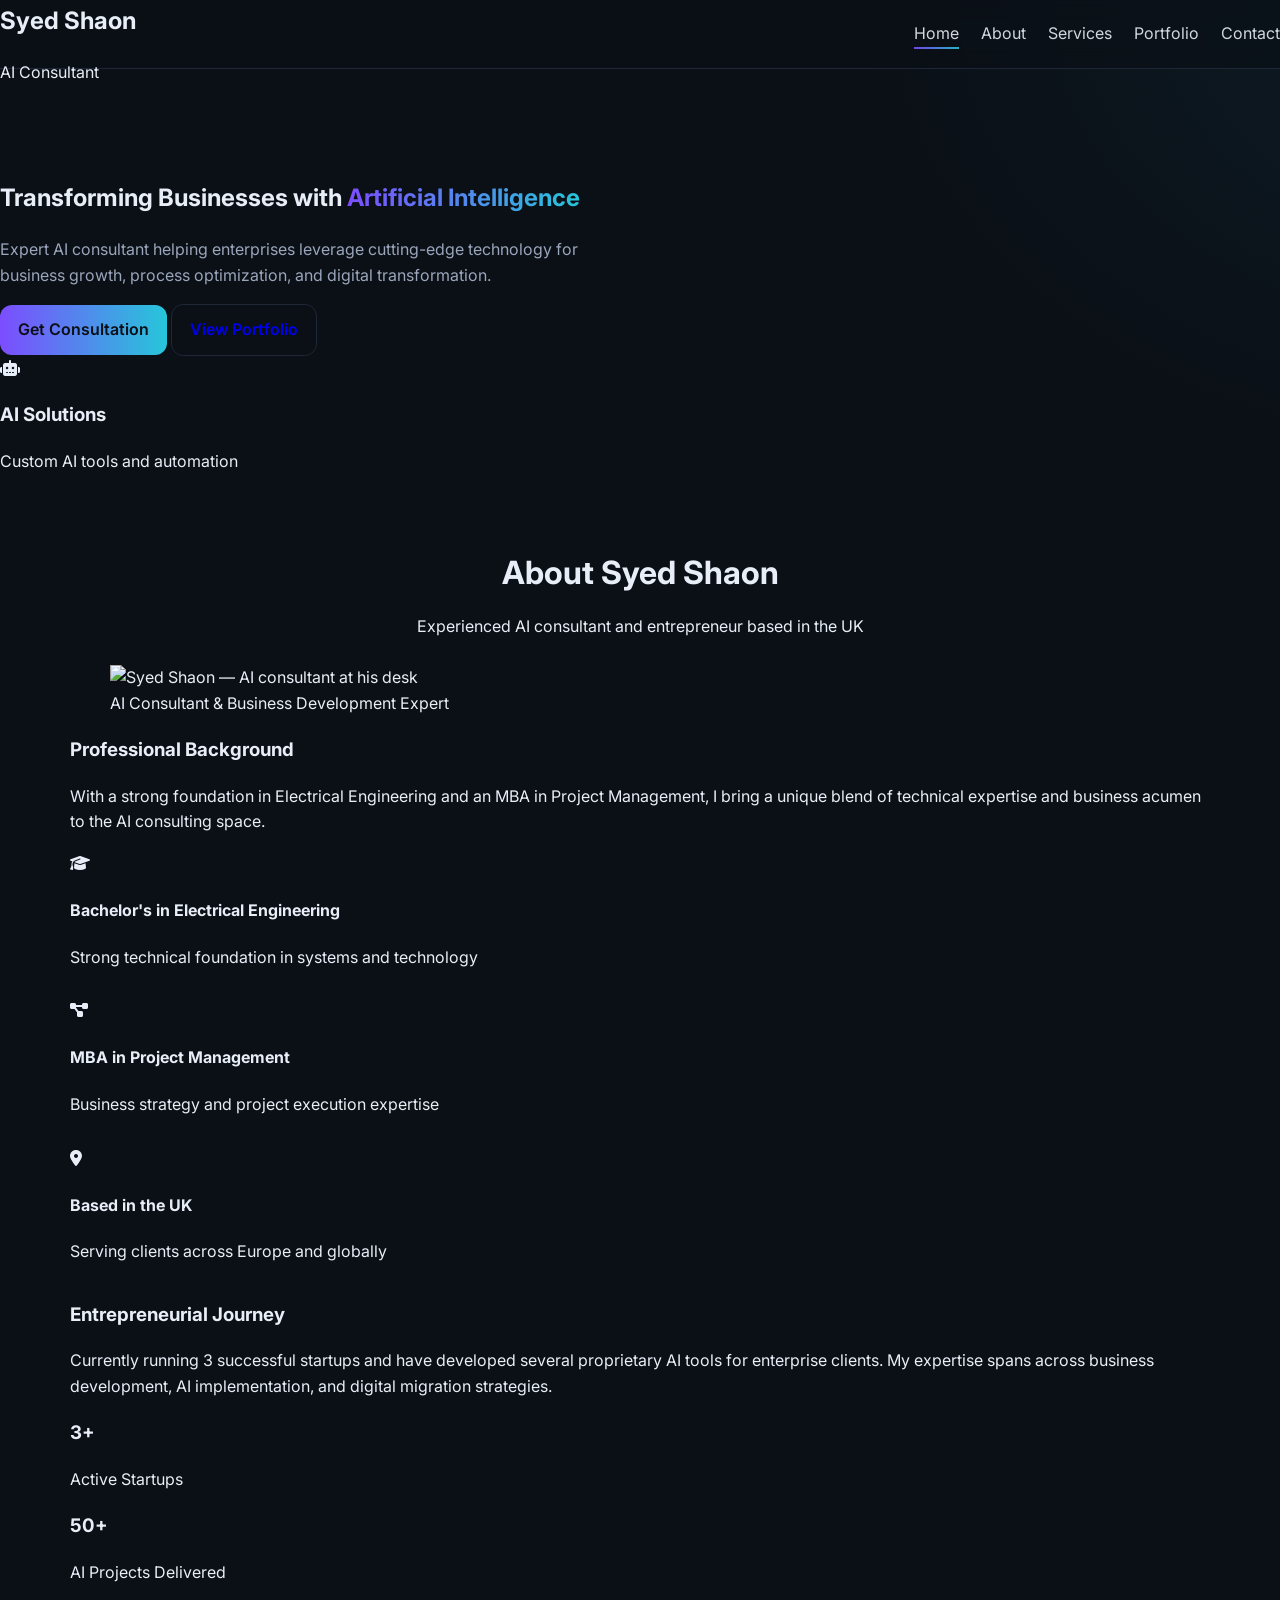
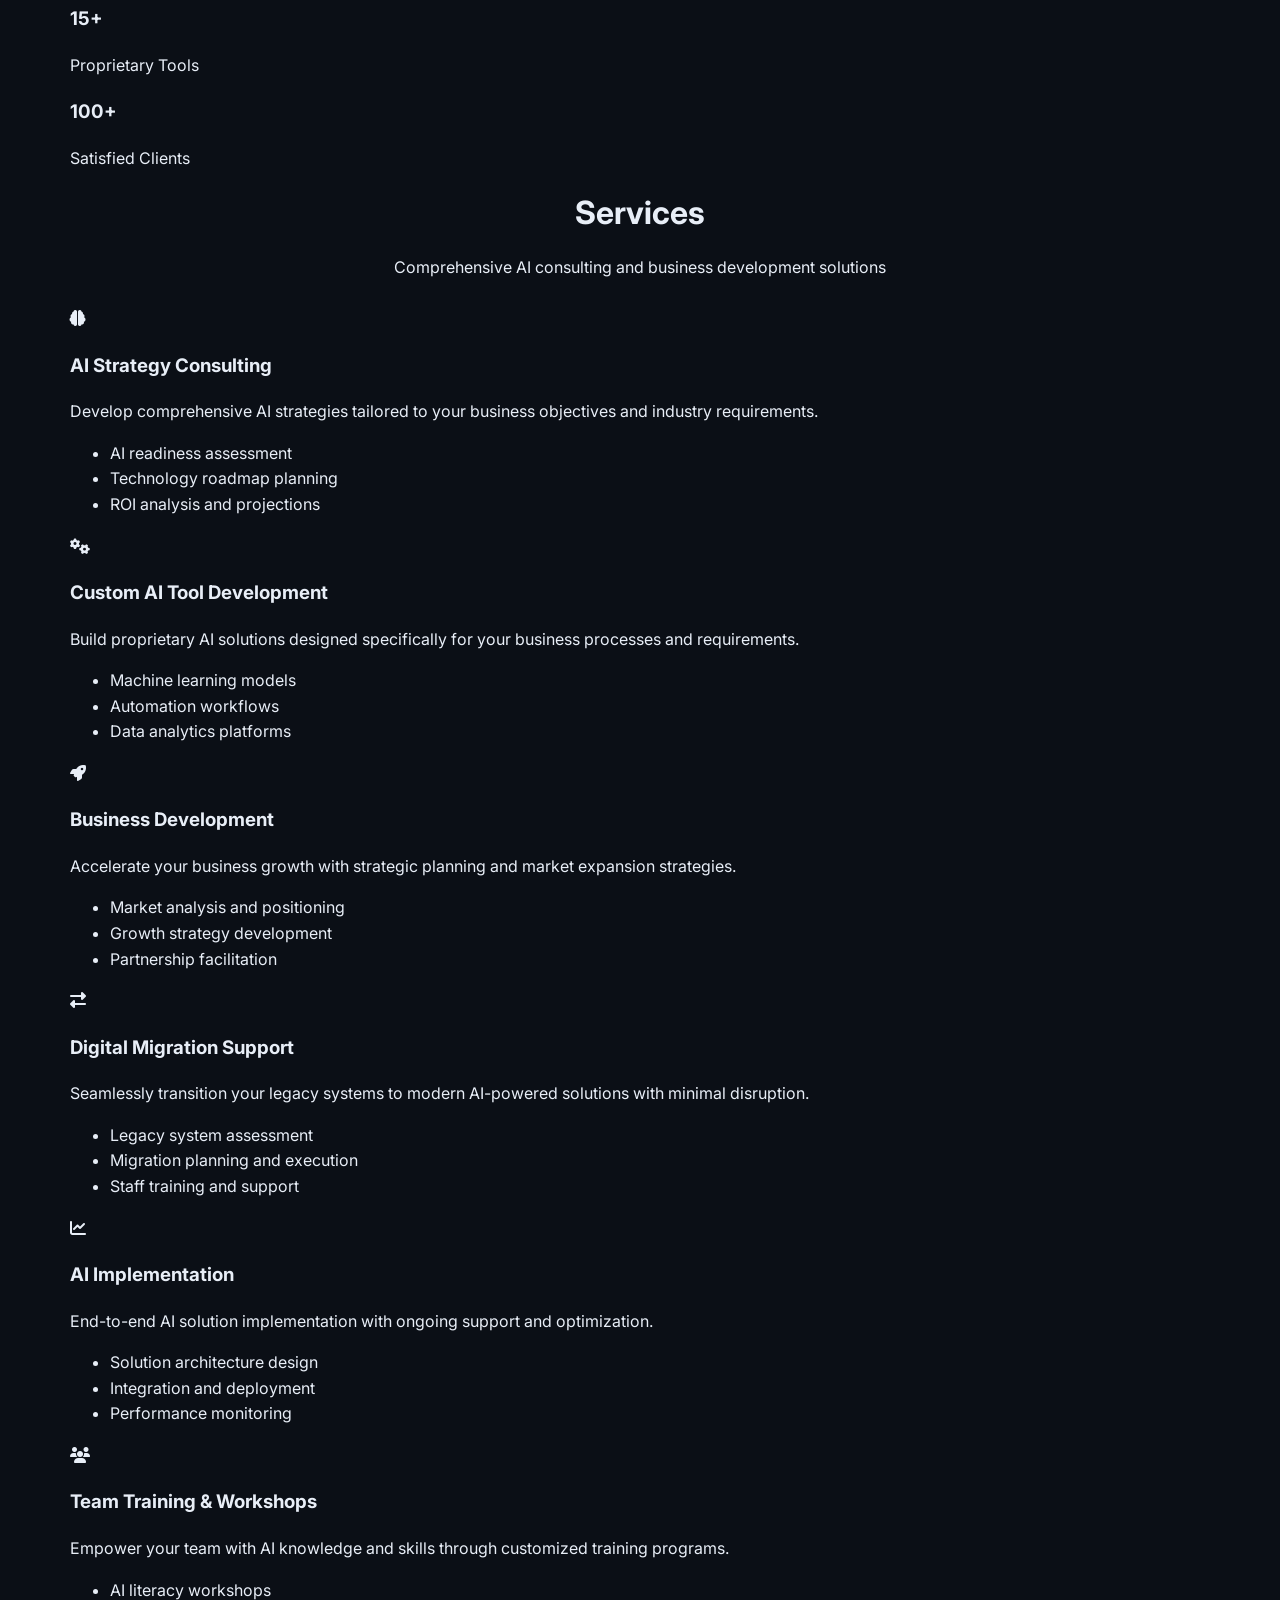
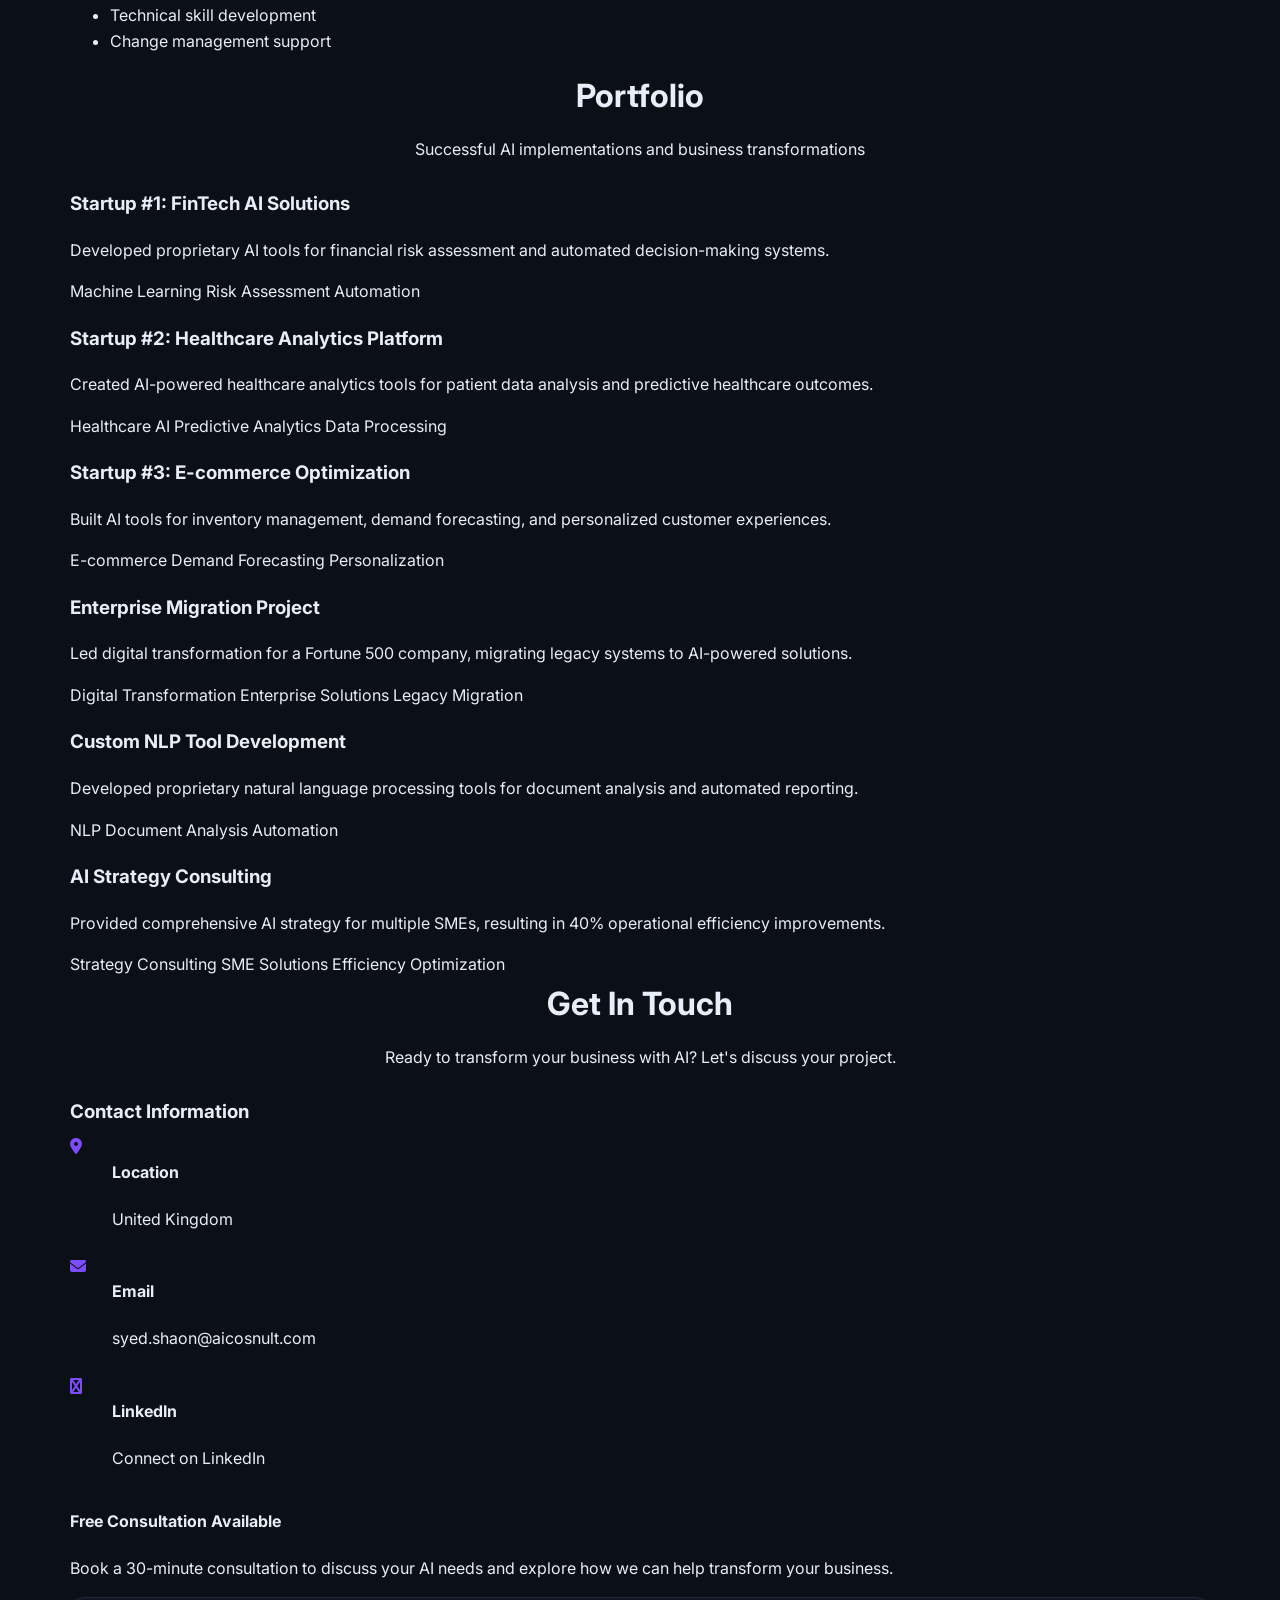
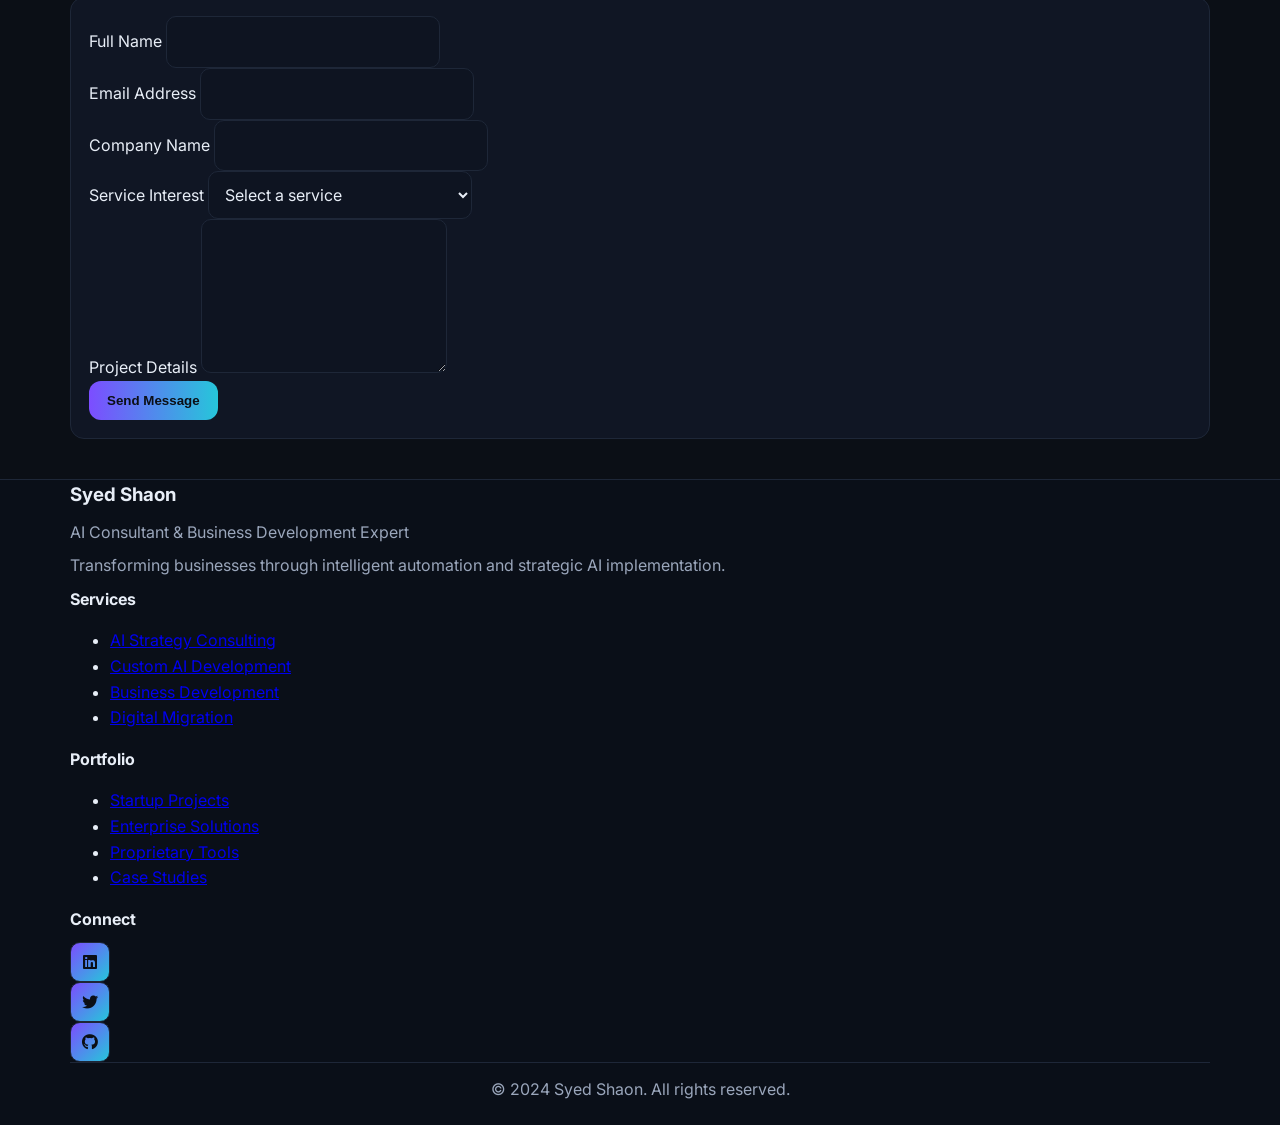
==== commit 4e04449f: "Update fmt.Println to output 'Goodbye World'" ====
--- a/index.html
+++ b/index.html
@@ -1,405 +1,417 @@
 <!DOCTYPE html>
 <html lang="en">
 <head>
-  <meta charset="UTF-8" />
-  <meta name="viewport" content="width=device-width, initial-scale=1" />
-  <title>Syed Shaon — AI Consultant & Business Development Expert</title>
-  <meta name="description" content="Professional AI consulting services by Syed Shaon. Specializing in business development, AI migration, and proprietary AI solutions for enterprises.">
-  <link href="https://fonts.googleapis.com/css2?family=Inter:wght@400;500;600;700&display=swap" rel="stylesheet" />
-  <link rel="stylesheet" href="https://cdn.jsdelivr.net/npm/@fortawesome/fontawesome-free@6.4.0/css/all.min.css" />
-  <link rel="stylesheet" href="css/style.css" />
+    <meta charset="UTF-8" />
+    <meta name="viewport" content="width=device-width, initial-scale=1.0" />
+    <title>Syed Shaon - AI Consultant & Business Development Expert</title>
+    <meta name="description" content="Professional AI consulting services by Syed Shaon. Specializing in business development, AI migration, and proprietary AI solutions for enterprises.">
+
+    <!-- Google Fonts -->
+    <link href="https://fonts.googleapis.com/css2?family=Inter:wght@300;400;500;600;700&display=swap" rel="stylesheet" />
+
+    <!-- Font Awesome Icons -->
+    <link rel="stylesheet" href="https://cdn.jsdelivr.net/npm/@fortawesome/fontawesome-free@6.4.0/css/all.min.css" />
+
+    <!-- Custom CSS -->
+    <link rel="stylesheet" href="css/style.css" />
 </head>
 <body>
-  <!-- Nav -->
-  <nav class="navbar">
-    <div class="nav-container">
-      <a href="#home" class="brand" aria-label="Syed Shaon — Home">
-        <div class="brand-mark">
-          <i class="fas fa-bolt"></i>
-        </div>
-        <div class="brand-text">
-          <h1 class="brand-title">Syed Shaon</h1>
-          <span class="brand-sub">AI Consultant</span>
-        </div>
-      </a>
-
-      <button class="hamburger" aria-label="Toggle menu" aria-controls="primary-menu" aria-expanded="false">
-        <span></span><span></span><span></span>
-      </button>
-
-      <ul id="primary-menu" class="nav-menu">
-        <li><a class="nav-link" href="#home">Home</a></li>
-        <li><a class="nav-link" href="#about">About</a></li>
-        <li><a class="nav-link" href="#services">Services</a></li>
-        <li><a class="nav-link" href="#portfolio">Portfolio</a></li>
-        <li><a class="nav-link" href="#contact">Contact</a></li>
-      </ul>
-    </div>
-  </nav>
-
-  <!-- Hero -->
-  <section id="home" class="hero">
-    <div class="hero-inner container">
-      <div class="hero-copy">
-        <p class="kicker">Enterprise AI · Strategy · Delivery</p>
-        <h2 class="hero-title">
-          Transforming businesses with <span class="gradient-text">Artificial Intelligence</span>
-        </h2>
-        <p class="hero-description">
-          Helping organizations adopt AI for growth, process optimization, and digital transformation—with measurable impact.
-        </p>
-        <div class="hero-actions">
-          <a class="btn btn-primary" href="#contact"><i class="fas fa-calendar-check"></i>&nbsp;Get Consultation</a>
-          <a class="btn btn-outline" href="#portfolio"><i class="fas fa-briefcase"></i>&nbsp;View Portfolio</a>
-        </div>
-
-        <ul class="hero-badges">
-          <li><i class="fas fa-building"></i> 100+ clients</li>
-          <li><i class="fas fa-rocket"></i> 50+ AI projects</li>
-          <li><i class="fas fa-shield-alt"></i> Enterprise-grade</li>
-        </ul>
-      </div>
-
-      <div class="hero-media">
-        <!-- Optimized, responsive photo -->
-        <picture>
-          <!-- Modern -->
-          <source
-            type="image/webp"
-            srcset="
-              images/syed-shaon-hero-520.webp 520w,
-              images/syed-shaon-hero-1040.webp 1040w
-            "
-            sizes="(max-width: 1024px) 88vw, 520px"
-          />
-          <!-- Fallback -->
-          <img
-            src="images/syed-shaon-hero-520.jpg"
-            srcset="
-              images/syed-shaon-hero-520.jpg 520w,
-              images/syed-shaon-hero-1040.jpg 1040w
-            "
-            sizes="(max-width: 1024px) 88vw, 520px"
-            alt="Portrait of Syed Shaon at his desk"
-            class="profile-photo"
-            width="520"
-            height="520"
-            loading="eager"
-            decoding="async"
-          />
-        </picture>
-        <figcaption class="photo-caption">Syed Shaon — AI Consultant & Business Development Expert</figcaption>
-      </div>
-    </div>
-  </section>
-
-  <!-- About -->
-  <section id="about" class="section bg-soft">
-    <div class="container">
-      <header class="section-header">
-        <h2>About</h2>
-        <p class="sub">Experienced consultant and entrepreneur based in the UK</p>
-      </header>
-
-      <div class="about-grid">
-        <div class="about-media">
-          <picture>
-            <source
-              type="image/webp"
-              srcset="
-                images/syed-shaon-about-560.webp 560w,
-                images/syed-shaon-about-1120.webp 1120w
-              "
-              sizes="(max-width: 1024px) 92vw, 560px"
-            />
-            <img
-              src="images/syed-shaon-about-560.jpg"
-              srcset="
-                images/syed-shaon-about-560.jpg 560w,
-                images/syed-shaon-about-1120.jpg 1120w
-              "
-              sizes="(max-width: 1024px) 92vw, 560px"
-              alt="Syed Shaon in office"
-              class="about-photo"
-              width="560"
-              height="560"
-              loading="lazy"
-              decoding="async"
-            />
-          </picture>
-        </div>
-
-        <div class="about-copy">
-          <h3>Professional Background</h3>
-          <p>
-            Combining Electrical Engineering with an MBA in Project Management to deliver AI strategies that align with business outcomes. I lead teams through discovery, architecture, and deployment—keeping reliability, security, and ROI at the center.
-          </p>
-
-          <ul class="credentials">
-            <li class="credential">
-              <i class="fas fa-graduation-cap"></i>
-              <div>
-                <h4>Bachelor’s in Electrical Engineering</h4>
-                <p>Solid technical foundation in systems and automation</p>
-              </div>
-            </li>
-            <li class="credential">
-              <i class="fas fa-project-diagram"></i>
-              <div>
-                <h4>MBA in Project Management</h4>
-                <p>Strategy, delivery, and stakeholder alignment</p>
-              </div>
-            </li>
-            <li class="credential">
-              <i class="fas fa-map-marker-alt"></i>
-              <div>
-                <h4>Based in the UK</h4>
-                <p>Serving clients across Europe and globally</p>
-              </div>
-            </li>
-          </ul>
-
-          <h3>Entrepreneurial Journey</h3>
-          <p>
-            Building and scaling startups focused on ML tooling, analytics, and automation. Delivering proprietary solutions for finance, healthcare, and commerce that reduce costs and unlock new revenue.
-          </p>
-
-          <div class="stats">
-            <div class="stat"><span class="stat-number" data-target="3">0</span><span class="plus">+</span><p>Active Startups</p></div>
-            <div class="stat"><span class="stat-number" data-target="50">0</span><span class="plus">+</span><p>AI Projects</p></div>
-            <div class="stat"><span class="stat-number" data-target="15">0</span><span class="plus">+</span><p>Proprietary Tools</p></div>
-            <div class="stat"><span class="stat-number" data-target="100">0</span><span class="plus">+</span><p>Clients</p></div>
-          </div>
-        </div>
-      </div>
-    </div>
-  </section>
-
-  <!-- Services -->
-  <section id="services" class="section">
-    <div class="container">
-      <header class="section-header">
-        <h2>Services</h2>
-        <p class="sub">Comprehensive AI consulting and business development solutions</p>
-      </header>
-
-      <div class="cards">
-        <article class="card">
-          <div class="icon"><i class="fas fa-brain"></i></div>
-          <h3>AI Strategy Consulting</h3>
-          <p>Roadmaps aligned with business objectives and measurable KPIs.</p>
-          <ul>
-            <li>Readiness & capability assessment</li>
-            <li>Tech stack & architecture</li>
-            <li>ROI & risk analysis</li>
-          </ul>
-        </article>
-
-        <article class="card">
-          <div class="icon"><i class="fas fa-cogs"></i></div>
-          <h3>Custom AI Development</h3>
-          <p>Proprietary models and automation tailored to your workflows.</p>
-          <ul>
-            <li>ML models & inference</li>
-            <li>Automation pipelines</li>
-            <li>Analytics platforms</li>
-          </ul>
-        </article>
-
-        <article class="card">
-          <div class="icon"><i class="fas fa-rocket"></i></div>
-          <h3>Business Development</h3>
-          <p>Positioning, GTM, and partnerships to scale impact.</p>
-          <ul>
-            <li>Market analysis</li>
-            <li>Growth strategy</li>
-            <li>Partner ecosystems</li>
-          </ul>
-        </article>
-
-        <article class="card">
-          <div class="icon"><i class="fas fa-exchange-alt"></i></div>
-          <h3>Digital Migration</h3>
-          <p>Modernize legacy systems with minimal disruption.</p>
-          <ul>
-            <li>Assessment & planning</li>
-            <li>Execution & integration</li>
-            <li>Change management</li>
-          </ul>
-        </article>
-
-        <article class="card">
-          <div class="icon"><i class="fas fa-chart-line"></i></div>
-          <h3>AI Implementation</h3>
-          <p>Reliable delivery with MLOps and continuous optimization.</p>
-          <ul>
-            <li>Solution architecture</li>
-            <li>Deployment & scaling</li>
-            <li>Monitoring & tuning</li>
-          </ul>
-        </article>
-
-        <article class="card">
-          <div class="icon"><i class="fas fa-users"></i></div>
-          <h3>Team Training & Workshops</h3>
-          <p>Upskill leadership and teams for sustainable AI adoption.</p>
-          <ul>
-            <li>AI literacy</li>
-            <li>Engineer enablement</li>
-            <li>Ops & governance</li>
-          </ul>
-        </article>
-      </div>
-    </div>
-  </section>
-
-  <!-- Portfolio -->
-  <section id="portfolio" class="section bg-soft">
-    <div class="container">
-      <header class="section-header">
-        <h2>Portfolio</h2>
-        <p class="sub">Successful implementations and business transformations</p>
-      </header>
-
-      <div class="grid-3">
-        <article class="tile">
-          <h3>FinTech AI Solutions</h3>
-          <p>Risk scoring and decision automation for lending pipelines.</p>
-          <div class="tags"><span>Machine Learning</span><span>Risk</span><span>Automation</span></div>
-        </article>
-        <article class="tile">
-          <h3>Healthcare Analytics Platform</h3>
-          <p>Predictive insights from patient data to improve outcomes.</p>
-          <div class="tags"><span>Healthcare</span><span>Predictive</span><span>Data</span></div>
-        </article>
-        <article class="tile">
-          <h3>E-commerce Optimization</h3>
-          <p>Demand forecasting and personalization at scale.</p>
-          <div class="tags"><span>E-commerce</span><span>Forecasting</span><span>NLP</span></div>
-        </article>
-        <article class="tile">
-          <h3>Enterprise Migration</h3>
-          <p>Legacy to AI-first architecture for a Fortune 500.</p>
-          <div class="tags"><span>Transformation</span><span>Enterprise</span><span>Migration</span></div>
-        </article>
-        <article class="tile">
-          <h3>Custom NLP Tools</h3>
-          <p>Document analysis and automated reporting.</p>
-          <div class="tags"><span>NLP</span><span>Automation</span><span>LLMs</span></div>
-        </article>
-        <article class="tile">
-          <h3>AI Strategy Programs</h3>
-          <p>40% efficiency gains for multiple SMEs.</p>
-          <div class="tags"><span>Strategy</span><span>SME</span><span>Ops</span></div>
-        </article>
-      </div>
-    </div>
-  </section>
-
-  <!-- Contact -->
-  <section id="contact" class="section">
-    <div class="container">
-      <header class="section-header">
-        <h2>Get In Touch</h2>
-        <p class="sub">Ready to transform your business with AI? Let’s talk.</p>
-      </header>
-
-      <div class="contact-grid">
-        <div class="contact-info">
-          <h3>Contact Information</h3>
-          <div class="contact-item">
-            <i class="fas fa-map-marker-alt"></i>
-            <div><h4>Location</h4><p>United Kingdom</p></div>
-          </div>
-          <div class="contact-item">
-            <i class="fas fa-envelope"></i>
-            <div><h4>Email</h4><p><a href="mailto:syed.shaon@aicosnult.com">syed.shaon@aicosnult.com</a></p></div>
-          </div>
-          <div class="contact-item">
-            <i class="fab fa-linkedin"></i>
-            <div><h4>LinkedIn</h4><p><a href="#" rel="noopener">Connect on LinkedIn</a></p></div>
-          </div>
-
-          <div class="note">
-            <h4>Free Consultation</h4>
-            <p>Book a 30-minute call to map your AI opportunities and priorities.</p>
-          </div>
-        </div>
-
-        <form id="contactForm" class="contact-form" novalidate>
-          <div class="form-field">
-            <label for="name">Full Name</label>
-            <input id="name" name="name" type="text" required />
-          </div>
-          <div class="form-field">
-            <label for="email">Email Address</label>
-            <input id="email" name="email" type="email" required />
-          </div>
-          <div class="form-field">
-            <label for="company">Company</label>
-            <input id="company" name="company" type="text" />
-          </div>
-          <div class="form-field">
-            <label for="service">Service Interest</label>
-            <select id="service" name="service" required>
-              <option value="">Select a service</option>
-              <option value="ai-strategy">AI Strategy Consulting</option>
-              <option value="custom-ai">Custom AI Development</option>
-              <option value="business-dev">Business Development</option>
-              <option value="migration">Digital Migration Support</option>
-              <option value="implementation">AI Implementation</option>
-              <option value="training">Team Training & Workshops</option>
-            </select>
-          </div>
-          <div class="form-field">
-            <label for="message">Project Details</label>
-            <textarea id="message" name="message" rows="5" required></textarea>
-          </div>
-          <button class="btn btn-primary" type="submit">Send Message</button>
-          <p class="form-status" aria-live="polite"></p>
-        </form>
-      </div>
-    </div>
-  </section>
-
-  <!-- Footer -->
-  <footer class="footer">
-    <div class="container footer-grid">
-      <div>
-        <h3>Syed Shaon</h3>
-        <p>AI Consultant & Business Development Expert</p>
-        <p>Transforming businesses through intelligent automation and strategic AI implementation.</p>
-      </div>
-      <div>
-        <h4>Services</h4>
-        <ul class="list">
-          <li><a href="#services">AI Strategy</a></li>
-          <li><a href="#services">Custom AI</a></li>
-          <li><a href="#services">Business Dev</a></li>
-          <li><a href="#services">Digital Migration</a></li>
-        </ul>
-      </div>
-      <div>
-        <h4>Portfolio</h4>
-        <ul class="list">
-          <li><a href="#portfolio">Startups</a></li>
-          <li><a href="#portfolio">Enterprise</a></li>
-          <li><a href="#portfolio">Proprietary Tools</a></li>
-          <li><a href="#portfolio">Case Studies</a></li>
-        </ul>
-      </div>
-      <div>
-        <h4>Connect</h4>
-        <div class="social">
-          <a class="social-link" href="#" aria-label="LinkedIn"><i class="fab fa-linkedin"></i></a>
-          <a class="social-link" href="#" aria-label="Twitter"><i class="fab fa-twitter"></i></a>
-          <a class="social-link" href="#" aria-label="GitHub"><i class="fab fa-github"></i></a>
-        </div>
-      </div>
-    </div>
-    <div class="footer-bottom">&copy; 2024 Syed Shaon. All rights reserved.</div>
-  </footer>
-
-  <script src="js/main.js"></script>
+    <!-- Navigation -->
+    <nav class="navbar">
+        <div class="nav-container">
+            <div class="nav-logo">
+                <h2>Syed Shaon</h2>
+                <span>AI Consultant</span>
+            </div>
+            <ul class="nav-menu">
+                <li><a href="#home" class="nav-link">Home</a></li>
+                <li><a href="#about" class="nav-link">About</a></li>
+                <li><a href="#services" class="nav-link">Services</a></li>
+                <li><a href="#portfolio" class="nav-link">Portfolio</a></li>
+                <li><a href="#contact" class="nav-link">Contact</a></li>
+            </ul>
+            <div class="hamburger">
+                <span></span><span></span><span></span>
+            </div>
+        </div>
+    </nav>
+
+    <!-- Hero Section -->
+    <section id="home" class="hero">
+        <div class="hero-container">
+            <div class="hero-content">
+                <h1>Transforming Businesses with <span class="gradient-text">Artificial Intelligence</span></h1>
+                <p class="hero-description">Expert AI consultant helping enterprises leverage cutting-edge technology for business growth, process optimization, and digital transformation.</p>
+                <div class="hero-buttons">
+                    <a href="#contact" class="btn btn-primary">Get Consultation</a>
+                    <a href="#portfolio" class="btn btn-secondary">View Portfolio</a>
+                </div>
+            </div>
+            <div class="hero-image">
+                <div class="hero-card">
+                    <i class="fas fa-robot"></i>
+                    <h3>AI Solutions</h3>
+                    <p>Custom AI tools and automation</p>
+                </div>
+            </div>
+        </div>
+    </section>
+
+    <!-- About Section -->
+    <section id="about" class="about">
+        <div class="container">
+            <div class="section-header">
+                <h2>About Syed Shaon</h2>
+                <p>Experienced AI consultant and entrepreneur based in the UK</p>
+            </div>
+
+            <!-- NEW: Portrait (responsive + lazy) -->
+            <!-- Place your image at: /images/syed-shaon.jpg -->
+            <figure class="profile-figure fade-in">
+                <img
+                    src="images/syed-shaon.jpg"
+                    alt="Syed Shaon — AI consultant at his desk"
+                    loading="lazy"
+                    decoding="async"
+                    width="731"
+                    height="872"
+                />
+                <figcaption>AI Consultant & Business Development Expert</figcaption>
+            </figure>
+
+            <div class="about-content">
+                <div class="about-text">
+                    <h3>Professional Background</h3>
+                    <p>With a strong foundation in Electrical Engineering and an MBA in Project Management, I bring a unique blend of technical expertise and business acumen to the AI consulting space.</p>
+
+                    <div class="credentials">
+                        <div class="credential-item">
+                            <i class="fas fa-graduation-cap"></i>
+                            <div>
+                                <h4>Bachelor's in Electrical Engineering</h4>
+                                <p>Strong technical foundation in systems and technology</p>
+                            </div>
+                        </div>
+                        <div class="credential-item">
+                            <i class="fas fa-project-diagram"></i>
+                            <div>
+                                <h4>MBA in Project Management</h4>
+                                <p>Business strategy and project execution expertise</p>
+                            </div>
+                        </div>
+                        <div class="credential-item">
+                            <i class="fas fa-map-marker-alt"></i>
+                            <div>
+                                <h4>Based in the UK</h4>
+                                <p>Serving clients across Europe and globally</p>
+                            </div>
+                        </div>
+                    </div>
+
+                    <h3>Entrepreneurial Journey</h3>
+                    <p>Currently running 3 successful startups and have developed several proprietary AI tools for enterprise clients. My expertise spans across business development, AI implementation, and digital migration strategies.</p>
+                </div>
+
+                <div class="about-stats">
+                    <div class="stat-item">
+                        <h3>3+</h3>
+                        <p>Active Startups</p>
+                    </div>
+                    <div class="stat-item">
+                        <h3>50+</h3>
+                        <p>AI Projects Delivered</p>
+                    </div>
+                    <div class="stat-item">
+                        <h3>15+</h3>
+                        <p>Proprietary Tools</p>
+                    </div>
+                    <div class="stat-item">
+                        <h3>100+</h3>
+                        <p>Satisfied Clients</p>
+                    </div>
+                </div>
+            </div>
+        </div>
+    </section>
+
+    <!-- Services Section -->
+    <section id="services" class="services">
+        <div class="container">
+            <div class="section-header">
+                <h2>Services</h2>
+                <p>Comprehensive AI consulting and business development solutions</p>
+            </div>
+            <div class="services-grid">
+                <div class="service-card">
+                    <div class="service-icon"><i class="fas fa-brain"></i></div>
+                    <h3>AI Strategy Consulting</h3>
+                    <p>Develop comprehensive AI strategies tailored to your business objectives and industry requirements.</p>
+                    <ul>
+                        <li>AI readiness assessment</li>
+                        <li>Technology roadmap planning</li>
+                        <li>ROI analysis and projections</li>
+                    </ul>
+                </div>
+
+                <div class="service-card">
+                    <div class="service-icon"><i class="fas fa-cogs"></i></div>
+                    <h3>Custom AI Tool Development</h3>
+                    <p>Build proprietary AI solutions designed specifically for your business processes and requirements.</p>
+                    <ul>
+                        <li>Machine learning models</li>
+                        <li>Automation workflows</li>
+                        <li>Data analytics platforms</li>
+                    </ul>
+                </div>
+
+                <div class="service-card">
+                    <div class="service-icon"><i class="fas fa-rocket"></i></div>
+                    <h3>Business Development</h3>
+                    <p>Accelerate your business growth with strategic planning and market expansion strategies.</p>
+                    <ul>
+                        <li>Market analysis and positioning</li>
+                        <li>Growth strategy development</li>
+                        <li>Partnership facilitation</li>
+                    </ul>
+                </div>
+
+                <div class="service-card">
+                    <div class="service-icon"><i class="fas fa-exchange-alt"></i></div>
+                    <h3>Digital Migration Support</h3>
+                    <p>Seamlessly transition your legacy systems to modern AI-powered solutions with minimal disruption.</p>
+                    <ul>
+                        <li>Legacy system assessment</li>
+                        <li>Migration planning and execution</li>
+                        <li>Staff training and support</li>
+                    </ul>
+                </div>
+
+                <div class="service-card">
+                    <div class="service-icon"><i class="fas fa-chart-line"></i></div>
+                    <h3>AI Implementation</h3>
+                    <p>End-to-end AI solution implementation with ongoing support and optimization.</p>
+                    <ul>
+                        <li>Solution architecture design</li>
+                        <li>Integration and deployment</li>
+                        <li>Performance monitoring</li>
+                    </ul>
+                </div>
+
+                <div class="service-card">
+                    <div class="service-icon"><i class="fas fa-users"></i></div>
+                    <h3>Team Training & Workshops</h3>
+                    <p>Empower your team with AI knowledge and skills through customized training programs.</p>
+                    <ul>
+                        <li>AI literacy workshops</li>
+                        <li>Technical skill development</li>
+                        <li>Change management support</li>
+                    </ul>
+                </div>
+            </div>
+        </div>
+    </section>
+
+    <!-- Portfolio Section -->
+    <section id="portfolio" class="portfolio">
+        <div class="container">
+            <div class="section-header">
+                <h2>Portfolio</h2>
+                <p>Successful AI implementations and business transformations</p>
+            </div>
+            <div class="portfolio-grid">
+                <div class="portfolio-item">
+                    <div class="portfolio-content">
+                        <h3>Startup #1: FinTech AI Solutions</h3>
+                        <p>Developed proprietary AI tools for financial risk assessment and automated decision-making systems.</p>
+                        <div class="portfolio-tags">
+                            <span>Machine Learning</span>
+                            <span>Risk Assessment</span>
+                            <span>Automation</span>
+                        </div>
+                    </div>
+                </div>
+
+                <div class="portfolio-item">
+                    <div class="portfolio-content">
+                        <h3>Startup #2: Healthcare Analytics Platform</h3>
+                        <p>Created AI-powered healthcare analytics tools for patient data analysis and predictive healthcare outcomes.</p>
+                        <div class="portfolio-tags">
+                            <span>Healthcare AI</span>
+                            <span>Predictive Analytics</span>
+                            <span>Data Processing</span>
+                        </div>
+                    </div>
+                </div>
+
+                <div class="portfolio-item">
+                    <div class="portfolio-content">
+                        <h3>Startup #3: E-commerce Optimization</h3>
+                        <p>Built AI tools for inventory management, demand forecasting, and personalized customer experiences.</p>
+                        <div class="portfolio-tags">
+                            <span>E-commerce</span>
+                            <span>Demand Forecasting</span>
+                            <span>Personalization</span>
+                        </div>
+                    </div>
+                </div>
+
+                <div class="portfolio-item">
+                    <div class="portfolio-content">
+                        <h3>Enterprise Migration Project</h3>
+                        <p>Led digital transformation for a Fortune 500 company, migrating legacy systems to AI-powered solutions.</p>
+                        <div class="portfolio-tags">
+                            <span>Digital Transformation</span>
+                            <span>Enterprise Solutions</span>
+                            <span>Legacy Migration</span>
+                        </div>
+                    </div>
+                </div>
+
+                <div class="portfolio-item">
+                    <div class="portfolio-content">
+                        <h3>Custom NLP Tool Development</h3>
+                        <p>Developed proprietary natural language processing tools for document analysis and automated reporting.</p>
+                        <div class="portfolio-tags">
+                            <span>NLP</span>
+                            <span>Document Analysis</span>
+                            <span>Automation</span>
+                        </div>
+                    </div>
+                </div>
+
+                <div class="portfolio-item">
+                    <div class="portfolio-content">
+                        <h3>AI Strategy Consulting</h3>
+                        <p>Provided comprehensive AI strategy for multiple SMEs, resulting in 40% operational efficiency improvements.</p>
+                        <div class="portfolio-tags">
+                            <span>Strategy Consulting</span>
+                            <span>SME Solutions</span>
+                            <span>Efficiency Optimization</span>
+                        </div>
+                    </div>
+                </div>
+            </div>
+        </div>
+    </section>
+
+    <!-- Contact Section -->
+    <section id="contact" class="contact">
+        <div class="container">
+            <div class="section-header">
+                <h2>Get In Touch</h2>
+                <p>Ready to transform your business with AI? Let's discuss your project.</p>
+            </div>
+            <div class="contact-content">
+                <div class="contact-info">
+                    <h3>Contact Information</h3>
+                    <div class="contact-item">
+                        <i class="fas fa-map-marker-alt"></i>
+                        <div>
+                            <h4>Location</h4>
+                            <p>United Kingdom</p>
+                        </div>
+                    </div>
+                    <div class="contact-item">
+                        <i class="fas fa-envelope"></i>
+                        <div>
+                            <h4>Email</h4>
+                            <p>syed.shaon@aicosnult.com</p>
+                        </div>
+                    </div>
+                    <div class="contact-item">
+                        <i class="fas fa-linkedin"></i>
+                        <div>
+                            <h4>LinkedIn</h4>
+                            <p>Connect on LinkedIn</p>
+                        </div>
+                    </div>
+
+                    <div class="consultation-info">
+                        <h4>Free Consultation Available</h4>
+                        <p>Book a 30-minute consultation to discuss your AI needs and explore how we can help transform your business.</p>
+                    </div>
+                </div>
+
+                <div class="contact-form">
+                    <form id="contactForm">
+                        <div class="form-group">
+                            <label for="name">Full Name</label>
+                            <input type="text" id="name" name="name" required />
+                        </div>
+                        <div class="form-group">
+                            <label for="email">Email Address</label>
+                            <input type="email" id="email" name="email" required />
+                        </div>
+                        <div class="form-group">
+                            <label for="company">Company Name</label>
+                            <input type="text" id="company" name="company" />
+                        </div>
+                        <div class="form-group">
+                            <label for="service">Service Interest</label>
+                            <select id="service" name="service" required>
+                                <option value="">Select a service</option>
+                                <option value="ai-strategy">AI Strategy Consulting</option>
+                                <option value="custom-ai">Custom AI Tool Development</option>
+                                <option value="business-dev">Business Development</option>
+                                <option value="migration">Digital Migration Support</option>
+                                <option value="implementation">AI Implementation</option>
+                                <option value="training">Team Training & Workshops</option>
+                            </select>
+                        </div>
+                        <div class="form-group">
+                            <label for="message">Project Details</label>
+                            <textarea id="message" name="message" rows="5" required></textarea>
+                        </div>
+                        <button type="submit" class="btn btn-primary">Send Message</button>
+                    </form>
+                </div>
+            </div>
+        </div>
+    </section>
+
+    <!-- Footer -->
+    <footer class="footer">
+        <div class="container">
+            <div class="footer-content">
+                <div class="footer-section">
+                    <h3>Syed Shaon</h3>
+                    <p>AI Consultant & Business Development Expert</p>
+                    <p>Transforming businesses through intelligent automation and strategic AI implementation.</p>
+                </div>
+                <div class="footer-section">
+                    <h4>Services</h4>
+                    <ul>
+                        <li><a href="#services">AI Strategy Consulting</a></li>
+                        <li><a href="#services">Custom AI Development</a></li>
+                        <li><a href="#services">Business Development</a></li>
+                        <li><a href="#services">Digital Migration</a></li>
+                    </ul>
+                </div>
+                <div class="footer-section">
+                    <h4>Portfolio</h4>
+                    <ul>
+                        <li><a href="#portfolio">Startup Projects</a></li>
+                        <li><a href="#portfolio">Enterprise Solutions</a></li>
+                        <li><a href="#portfolio">Proprietary Tools</a></li>
+                        <li><a href="#portfolio">Case Studies</a></li>
+                    </ul>
+                </div>
+                <div class="footer-section">
+                    <h4>Connect</h4>
+                    <div class="social-links">
+                        <a href="#" class="social-link"><i class="fab fa-linkedin"></i></a>
+                        <a href="#" class="social-link"><i class="fab fa-twitter"></i></a>
+                        <a href="#" class="social-link"><i class="fab fa-github"></i></a>
+                    </div>
+                </div>
+            </div>
+            <div class="footer-bottom">
+                <p>&copy; 2024 Syed Shaon. All rights reserved.</p>
+            </div>
+        </div>
+    </footer>
+
+    <!-- Custom JavaScript -->
+    <script src="js/main.js"></script>
 </body>
 </html>
--- a/css/style.css
+++ b/css/style.css
@@ -1,772 +1,151 @@
-/* CSS Reset and Base Styles */
-* {
-    margin: 0;
-    padding: 0;
-    box-sizing: border-box;
+/* ---------- Base ---------- */
+:root{
+  --bg:#0b0f16;
+  --surface:#101624;
+  --soft:#0e1421;
+  --border:#1e2738;
+  --text:#e8eef7;
+  --muted:#9aa6bb;
+  --brand:#7c4dff;
+  --brand2:#26c6da;
+  --success:#10b981;
+}
+*{box-sizing:border-box}
+html,body{margin:0;padding:0}
+html{scroll-behavior:smooth}
+body{
+  font-family:"Inter",system-ui,Segoe UI,Roboto,Arial,sans-serif;
+  color:var(--text);
+  background:
+    radial-gradient(1200px 800px at -10% -20%, rgba(124,77,255,.08), transparent 70%),
+    radial-gradient(1000px 700px at 120% 0%, rgba(38,198,218,.08), transparent 70%),
+    var(--bg);
+  line-height:1.6;
 }
 
-body {
-    font-family: 'Inter', sans-serif;
-    line-height: 1.6;
-    color: #333;
-    overflow-x: hidden;
+/* ---------- Utilities ---------- */
+.container{max-width:1180px;margin:0 auto;padding:0 20px}
+.gradient-text{background:linear-gradient(90deg,var(--brand),var(--brand2));-webkit-background-clip:text;background-clip:text;color:transparent}
+.kicker{letter-spacing:.12em;text-transform:uppercase;color:var(--muted);font-weight:600;margin:0 0 .5rem}
+
+/* ---------- Nav ---------- */
+.navbar{
+  position:sticky;top:0;z-index:50;
+  backdrop-filter:blur(10px);
+  background:rgba(11,15,22,.6);
+  border-bottom:1px solid var(--border);
 }
+.nav-container{display:flex;align-items:center;justify-content:space-between;height:68px}
+.brand{display:flex;align-items:center;gap:10px;text-decoration:none;color:var(--text)}
+.brand-mark{width:36px;height:36px;display:grid;place-items:center;border-radius:10px;background:linear-gradient(135deg,var(--brand),var(--brand2));color:#0b0f16}
+.brand-title{font-size:1.1rem;line-height:1.1;margin:0}
+.brand-sub{display:block;font-size:.8rem;color:var(--muted);margin-top:2px}
+.nav-menu{display:flex;gap:22px;list-style:none;margin:0;padding:0}
+.nav-link{color:var(--text);text-decoration:none;opacity:.9;position:relative}
+.nav-link:hover{opacity:1}
+.nav-link::after{content:"";position:absolute;left:0;bottom:-6px;height:2px;width:0;background:linear-gradient(90deg,var(--brand),var(--brand2));transition:width .25s ease}
+.nav-link:hover::after,.nav-link.active::after{width:100%}
+.hamburger{display:none;background:none;border:0;cursor:pointer}
+.hamburger span{display:block;width:24px;height:2px;background:var(--text);margin:5px 0}
 
-/* CSS Variables */
-:root {
-    --primary-color: #3B82F6;
-    --secondary-color: #1E40AF;
-    --accent-color: #F59E0B;
-    --text-primary: #1F2937;
-    --text-secondary: #6B7280;
-    --text-light: #9CA3AF;
-    --bg-primary: #FFFFFF;
-    --bg-secondary: #F9FAFB;
-    --bg-dark: #111827;
-    --border-color: #E5E7EB;
-    --shadow-sm: 0 1px 2px 0 rgba(0, 0, 0, 0.05);
-    --shadow-md: 0 4px 6px -1px rgba(0, 0, 0, 0.1);
-    --shadow-lg: 0 10px 15px -3px rgba(0, 0, 0, 0.1);
-    --shadow-xl: 0 20px 25px -5px rgba(0, 0, 0, 0.1);
-    --gradient-primary: linear-gradient(135deg, #3B82F6 0%, #1E40AF 100%);
-    --gradient-accent: linear-gradient(135deg, #F59E0B 0%, #D97706 100%);
+/* ---------- Hero ---------- */
+.hero{padding:90px 0 56px}
+.hero-inner{display:grid;grid-template-columns:1.05fr .95fr;gap:40px;align-items:center}
+.hero-title{margin:8px 0 10px;font-size:2.6rem;line-height:1.15}
+.hero-description{max-width:640px;color:var(--muted)}
+.hero-actions{display:flex;gap:12px;margin:18px 0 10px;flex-wrap:wrap}
+.btn{display:inline-flex;align-items:center;gap:8px;padding:12px 18px;border-radius:12px;border:1px solid var(--border);text-decoration:none;font-weight:600}
+.btn-primary{background:linear-gradient(90deg,var(--brand),var(--brand2));color:#0b0f16;border:none}
+.btn-outline{background:var(--soft);color:var(--text)}
+.hero-badges{display:flex;gap:12px;flex-wrap:wrap;margin-top:14px}
+.hero-badges li{list-style:none;background:var(--surface);border:1px solid var(--border);padding:8px 12px;border-radius:999px;color:var(--muted)}
+.hero-media{display:flex;flex-direction:column;align-items:center}
+
+/* Photo */
+.profile-photo{
+  width:min(100%,520px);height:auto;aspect-ratio:1/1;object-fit:cover;
+  border-radius:22px;border:1px solid var(--border);
+  box-shadow:0 18px 40px rgba(0,0,0,.35),0 0 0 6px rgba(124,77,255,.12),0 0 0 12px rgba(38,198,218,.08);
+  transition:transform .35s ease;
 }
+.profile-photo:hover{transform:translateY(-4px)}
+.photo-caption{font-size:.9rem;color:var(--muted);margin-top:10px}
 
-/* Utility Classes */
-.container {
-    max-width: 1200px;
-    margin: 0 auto;
-    padding: 0 20px;
+/* ---------- Sections ---------- */
+.section{padding:56px 0}
+.bg-soft{background:linear-gradient(180deg, rgba(255,255,255,0.02), rgba(255,255,255,0) 60%)}
+.section-header{text-align:center;margin-bottom:26px}
+.section-header h2{margin:0 0 8px;font-size:2rem}
+.section-header .sub{color:var(--muted)}
+
+/* ---------- About ---------- */
+.about-grid{display:grid;grid-template-columns:.9fr 1.1fr;gap:28px;align-items:start}
+.about-photo{
+  width:100%;height:auto;aspect-ratio:1/1;object-fit:cover;border-radius:18px;border:1px solid var(--border);
+  box-shadow:0 14px 36px rgba(0,0,0,.35);
 }
+.about-copy h3{margin:18px 0 8px}
+.credentials{display:grid;gap:12px;margin:14px 0 18px}
+.credential{display:grid;grid-template-columns:36px 1fr;gap:12px;align-items:start;background:var(--surface);border:1px solid var(--border);padding:12px;border-radius:12px}
+.credential i{color:var(--brand2);margin-top:4px}
+.stats{display:grid;grid-template-columns:repeat(4,1fr);gap:12px;margin-top:8px}
+.stat{background:var(--surface);border:1px solid var(--border);border-radius:12px;text-align:center;padding:14px}
+.stat-number{font-size:1.8rem;font-weight:700}
+.plus{margin-left:2px;color:var(--muted);font-weight:700}
 
-.gradient-text {
-    background: var(--gradient-primary);
-    -webkit-background-clip: text;
-    -webkit-text-fill-color: transparent;
-    background-clip: text;
+/* ---------- Services ---------- */
+.cards{display:grid;grid-template-columns:repeat(3,1fr);gap:16px}
+.card{background:var(--surface);border:1px solid var(--border);border-radius:14px;padding:18px;transition:transform .25s ease, box-shadow .25s ease}
+.card:hover{transform:translateY(-6px);box-shadow:0 18px 40px rgba(0,0,0,.25)}
+.icon{width:46px;height:46px;border-radius:10px;display:grid;place-items:center;background:linear-gradient(135deg,var(--brand),var(--brand2));color:#0b0f16;margin-bottom:10px}
+.card h3{margin:6px 0 6px}
+.card p{color:var(--muted);margin:0 0 10px}
+.card ul{margin:0;padding-left:18px;color:var(--muted)}
+.card li{margin:6px 0}
+
+/* ---------- Portfolio ---------- */
+.grid-3{display:grid;grid-template-columns:repeat(3,1fr);gap:16px}
+.tile{background:var(--surface);border:1px solid var(--border);border-radius:14px;padding:18px}
+.tile h3{margin:0 0 8px}
+.tile p{margin:0 0 12px;color:var(--muted)}
+.tags{display:flex;gap:8px;flex-wrap:wrap}
+.tags span{font-size:.85rem;color:#0b0f16;background:linear-gradient(90deg,var(--brand),var(--brand2));padding:4px 10px;border-radius:999px}
+
+/* ---------- Contact ---------- */
+.contact-grid{display:grid;grid-template-columns:.9fr 1.1fr;gap:18px}
+.contact-info h3{margin:0 0 12px}
+.contact-item{display:grid;grid-template-columns:30px 1fr;gap:12px;margin:10px 0}
+.contact-item i{color:var(--brand)}
+.contact-info a{color:var(--text);text-decoration:underline dotted 1px}
+.note{margin-top:12px;background:var(--surface);border:1px solid var(--border);padding:14px;border-radius:12px}
+.contact-form{background:var(--surface);border:1px solid var(--border);border-radius:14px;padding:18px}
+.form-field{display:grid;gap:6px;margin-bottom:12px}
+input,select,textarea{background:#0e1421;color:var(--text);border:1px solid var(--border);border-radius:10px;padding:12px;font:inherit}
+input:focus,select:focus,textarea:focus{outline:none;border-color:var(--brand2)}
+.form-status{min-height:1.2em;color:var(--muted);margin-top:6px}
+
+/* ---------- Footer ---------- */
+.footer{border-top:1px solid var(--border);background:#0a0f18;margin-top:40px}
+.footer-grid{display:grid;grid-template-columns:2fr 1fr 1fr 1fr;gap:18px;padding:28px 0}
+.footer h3,.footer h4{margin:0 0 10px}
+.footer p{color:var(--muted);margin:0 0 8px}
+.list{list-style:none;margin:0;padding:0;display:grid;gap:8px}
+.list a{text-decoration:none;color:var(--text);opacity:.85}
+.list a:hover{opacity:1}
+.social{display:flex;gap:10px}
+.social-link{display:grid;place-items:center;width:40px;height:40px;border-radius:10px;background:linear-gradient(135deg,var(--brand),var(--brand2));color:#0b0f16;text-decoration:none;border:1px solid var(--border)}
+.footer-bottom{text-align:center;color:var(--muted);padding:14px;border-top:1px solid var(--border)}
+
+/* ---------- Responsive ---------- */
+@media (max-width:1024px){
+  .hero-inner,.about-grid,.contact-grid{grid-template-columns:1fr}
+  .cards{grid-template-columns:repeat(2,1fr)}
+  .grid-3{grid-template-columns:repeat(2,1fr)}
 }
-
-/* Navigation Styles */
-.navbar {
-    position: fixed;
-    top: 0;
-    width: 100%;
-    background: rgba(255, 255, 255, 0.95);
-    backdrop-filter: blur(10px);
-    border-bottom: 1px solid var(--border-color);
-    z-index: 1000;
-    transition: all 0.3s ease;
+@media (max-width:720px){
+  .nav-menu{display:none;position:absolute;right:20px;top:68px;background:var(--soft);border:1px solid var(--border);border-radius:12px;padding:12px;flex-direction:column;gap:10px}
+  .nav-menu.show{display:flex}
+  .cards,.grid-3{grid-template-columns:1fr}
+  .footer-grid{grid-template-columns:1fr 1fr}
+  .hero-title{font-size:2.2rem}
 }
-
-.nav-container {
-    max-width: 1200px;
-    margin: 0 auto;
-    padding: 0 20px;
-    display: flex;
-    justify-content: space-between;
-    align-items: center;
-    height: 70px;
-}
-
-.nav-logo h2 {
-    color: var(--text-primary);
-    font-weight: 700;
-    font-size: 1.5rem;
-}
-
-.nav-logo span {
-    color: var(--text-secondary);
-    font-size: 0.9rem;
-    font-weight: 400;
-}
-
-.nav-menu {
-    display: flex;
-    list-style: none;
-    gap: 2rem;
-}
-
-.nav-link {
-    text-decoration: none;
-    color: var(--text-primary);
-    font-weight: 500;
-    transition: color 0.3s ease;
-    position: relative;
-}
-
-.nav-link:hover {
-    color: var(--primary-color);
-}
-
-.nav-link::after {
-    content: '';
-    position: absolute;
-    bottom: -5px;
-    left: 0;
-    width: 0;
-    height: 2px;
-    background: var(--gradient-primary);
-    transition: width 0.3s ease;
-}
-
-.nav-link:hover::after {
-    width: 100%;
-}
-
-.hamburger {
-    display: none;
-    flex-direction: column;
-    cursor: pointer;
-}
-
-.hamburger span {
-    width: 25px;
-    height: 3px;
-    background: var(--text-primary);
-    margin: 3px 0;
-    transition: 0.3s;
-}
-
-/* Hero Section */
-.hero {
-    min-height: 100vh;
-    display: flex;
-    align-items: center;
-    background: linear-gradient(135deg, #F8FAFC 0%, #E2E8F0 100%);
-    padding-top: 70px;
-}
-
-.hero-container {
-    max-width: 1200px;
-    margin: 0 auto;
-    padding: 0 20px;
-    display: grid;
-    grid-template-columns: 1fr 1fr;
-    gap: 4rem;
-    align-items: center;
-}
-
-.hero-content h1 {
-    font-size: 3.5rem;
-    font-weight: 700;
-    line-height: 1.1;
-    color: var(--text-primary);
-    margin-bottom: 1.5rem;
-}
-
-.hero-description {
-    font-size: 1.25rem;
-    color: var(--text-secondary);
-    margin-bottom: 2.5rem;
-    line-height: 1.6;
-}
-
-.hero-buttons {
-    display: flex;
-    gap: 1rem;
-    flex-wrap: wrap;
-}
-
-.btn {
-    padding: 14px 28px;
-    border: none;
-    border-radius: 8px;
-    font-weight: 600;
-    text-decoration: none;
-    transition: all 0.3s ease;
-    cursor: pointer;
-    font-size: 1rem;
-    display: inline-block;
-}
-
-.btn-primary {
-    background: var(--gradient-primary);
-    color: white;
-    box-shadow: var(--shadow-md);
-}
-
-.btn-primary:hover {
-    transform: translateY(-2px);
-    box-shadow: var(--shadow-lg);
-}
-
-.btn-secondary {
-    background: white;
-    color: var(--primary-color);
-    border: 2px solid var(--primary-color);
-}
-
-.btn-secondary:hover {
-    background: var(--primary-color);
-    color: white;
-    transform: translateY(-2px);
-}
-
-.hero-image {
-    display: flex;
-    justify-content: center;
-    align-items: center;
-}
-
-.hero-card {
-    background: white;
-    padding: 3rem 2rem;
-    border-radius: 20px;
-    box-shadow: var(--shadow-xl);
-    text-align: center;
-    transform: rotate(5deg);
-    transition: transform 0.3s ease;
-}
-
-.hero-card:hover {
-    transform: rotate(0deg) translateY(-10px);
-}
-
-.hero-card i {
-    font-size: 4rem;
-    color: var(--primary-color);
-    margin-bottom: 1rem;
-}
-
-.hero-card h3 {
-    color: var(--text-primary);
-    font-size: 1.5rem;
-    margin-bottom: 0.5rem;
-}
-
-.hero-card p {
-    color: var(--text-secondary);
-}
-
-/* Section Styles */
-section {
-    padding: 6rem 0;
-}
-
-.section-header {
-    text-align: center;
-    margin-bottom: 4rem;
-}
-
-.section-header h2 {
-    font-size: 2.5rem;
-    font-weight: 700;
-    color: var(--text-primary);
-    margin-bottom: 1rem;
-}
-
-.section-header p {
-    font-size: 1.25rem;
-    color: var(--text-secondary);
-    max-width: 600px;
-    margin: 0 auto;
-}
-
-/* About Section */
-.about {
-    background: var(--bg-secondary);
-}
-
-.about-content {
-    display: grid;
-    grid-template-columns: 2fr 1fr;
-    gap: 4rem;
-    align-items: start;
-}
-
-.about-text h3 {
-    font-size: 1.75rem;
-    color: var(--text-primary);
-    margin-bottom: 1rem;
-    margin-top: 2rem;
-}
-
-.about-text h3:first-child {
-    margin-top: 0;
-}
-
-.about-text p {
-    color: var(--text-secondary);
-    margin-bottom: 1.5rem;
-    line-height: 1.7;
-}
-
-.credentials {
-    margin: 2rem 0;
-}
-
-.credential-item {
-    display: flex;
-    align-items: center;
-    gap: 1rem;
-    margin-bottom: 1.5rem;
-    padding: 1.5rem;
-    background: white;
-    border-radius: 12px;
-    box-shadow: var(--shadow-sm);
-}
-
-.credential-item i {
-    font-size: 2rem;
-    color: var(--primary-color);
-    min-width: 40px;
-}
-
-.credential-item h4 {
-    color: var(--text-primary);
-    font-size: 1.1rem;
-    margin-bottom: 0.25rem;
-}
-
-.credential-item p {
-    color: var(--text-secondary);
-    font-size: 0.9rem;
-    margin: 0;
-}
-
-.about-stats {
-    display: grid;
-    grid-template-columns: 1fr 1fr;
-    gap: 1.5rem;
-}
-
-.stat-item {
-    background: white;
-    padding: 2rem;
-    border-radius: 16px;
-    text-align: center;
-    box-shadow: var(--shadow-md);
-    transition: transform 0.3s ease;
-}
-
-.stat-item:hover {
-    transform: translateY(-5px);
-}
-
-.stat-item h3 {
-    font-size: 2.5rem;
-    font-weight: 700;
-    color: var(--primary-color);
-    margin-bottom: 0.5rem;
-}
-
-.stat-item p {
-    color: var(--text-secondary);
-    font-weight: 500;
-}
-
-/* Services Section */
-.services-grid {
-    display: grid;
-    grid-template-columns: repeat(auto-fit, minmax(350px, 1fr));
-    gap: 2rem;
-}
-
-.service-card {
-    background: white;
-    padding: 2.5rem;
-    border-radius: 16px;
-    box-shadow: var(--shadow-md);
-    transition: all 0.3s ease;
-    border-top: 4px solid transparent;
-}
-
-.service-card:hover {
-    transform: translateY(-5px);
-    box-shadow: var(--shadow-xl);
-    border-top-color: var(--primary-color);
-}
-
-.service-icon {
-    width: 60px;
-    height: 60px;
-    background: var(--gradient-primary);
-    border-radius: 12px;
-    display: flex;
-    align-items: center;
-    justify-content: center;
-    margin-bottom: 1.5rem;
-}
-
-.service-icon i {
-    font-size: 1.75rem;
-    color: white;
-}
-
-.service-card h3 {
-    font-size: 1.5rem;
-    color: var(--text-primary);
-    margin-bottom: 1rem;
-}
-
-.service-card p {
-    color: var(--text-secondary);
-    margin-bottom: 1.5rem;
-    line-height: 1.6;
-}
-
-.service-card ul {
-    list-style: none;
-    padding: 0;
-}
-
-.service-card li {
-    color: var(--text-secondary);
-    margin-bottom: 0.5rem;
-    padding-left: 1.5rem;
-    position: relative;
-}
-
-.service-card li::before {
-    content: '✓';
-    position: absolute;
-    left: 0;
-    color: var(--primary-color);
-    font-weight: 600;
-}
-
-/* Portfolio Section */
-.portfolio {
-    background: var(--bg-secondary);
-}
-
-.portfolio-grid {
-    display: grid;
-    grid-template-columns: repeat(auto-fit, minmax(350px, 1fr));
-    gap: 2rem;
-}
-
-.portfolio-item {
-    background: white;
-    border-radius: 16px;
-    overflow: hidden;
-    box-shadow: var(--shadow-md);
-    transition: all 0.3s ease;
-}
-
-.portfolio-item:hover {
-    transform: translateY(-5px);
-    box-shadow: var(--shadow-xl);
-}
-
-.portfolio-content {
-    padding: 2rem;
-}
-
-.portfolio-content h3 {
-    font-size: 1.25rem;
-    color: var(--text-primary);
-    margin-bottom: 1rem;
-}
-
-.portfolio-content p {
-    color: var(--text-secondary);
-    margin-bottom: 1.5rem;
-    line-height: 1.6;
-}
-
-.portfolio-tags {
-    display: flex;
-    flex-wrap: wrap;
-    gap: 0.5rem;
-}
-
-.portfolio-tags span {
-    background: var(--gradient-primary);
-    color: white;
-    padding: 0.25rem 0.75rem;
-    border-radius: 20px;
-    font-size: 0.85rem;
-    font-weight: 500;
-}
-
-/* Contact Section */
-.contact-content {
-    display: grid;
-    grid-template-columns: 1fr 1fr;
-    gap: 4rem;
-}
-
-.contact-info h3 {
-    font-size: 1.75rem;
-    color: var(--text-primary);
-    margin-bottom: 2rem;
-}
-
-.contact-item {
-    display: flex;
-    align-items: center;
-    gap: 1rem;
-    margin-bottom: 2rem;
-}
-
-.contact-item i {
-    font-size: 1.5rem;
-    color: var(--primary-color);
-    min-width: 30px;
-}
-
-.contact-item h4 {
-    color: var(--text-primary);
-    margin-bottom: 0.25rem;
-}
-
-.contact-item p {
-    color: var(--text-secondary);
-    margin: 0;
-}
-
-.consultation-info {
-    background: var(--gradient-primary);
-    color: white;
-    padding: 2rem;
-    border-radius: 12px;
-    margin-top: 2rem;
-}
-
-.consultation-info h4 {
-    margin-bottom: 1rem;
-}
-
-.consultation-info p {
-    margin: 0;
-    opacity: 0.9;
-}
-
-.contact-form {
-    background: white;
-    padding: 2.5rem;
-    border-radius: 16px;
-    box-shadow: var(--shadow-md);
-}
-
-.form-group {
-    margin-bottom: 1.5rem;
-}
-
-.form-group label {
-    display: block;
-    color: var(--text-primary);
-    font-weight: 500;
-    margin-bottom: 0.5rem;
-}
-
-.form-group input,
-.form-group select,
-.form-group textarea {
-    width: 100%;
-    padding: 12px 16px;
-    border: 2px solid var(--border-color);
-    border-radius: 8px;
-    font-family: inherit;
-    font-size: 1rem;
-    transition: border-color 0.3s ease;
-}
-
-.form-group input:focus,
-.form-group select:focus,
-.form-group textarea:focus {
-    outline: none;
-    border-color: var(--primary-color);
-}
-
-.form-group textarea {
-    resize: vertical;
-    min-height: 120px;
-}
-
-/* Footer */
-.footer {
-    background: var(--bg-dark);
-    color: white;
-    padding: 4rem 0 2rem;
-}
-
-.footer-content {
-    display: grid;
-    grid-template-columns: 2fr 1fr 1fr 1fr;
-    gap: 3rem;
-    margin-bottom: 3rem;
-}
-
-.footer-section h3,
-.footer-section h4 {
-    margin-bottom: 1rem;
-    color: white;
-}
-
-.footer-section p {
-    color: #9CA3AF;
-    line-height: 1.6;
-}
-
-.footer-section ul {
-    list-style: none;
-}
-
-.footer-section ul li {
-    margin-bottom: 0.5rem;
-}
-
-.footer-section ul li a {
-    color: #9CA3AF;
-    text-decoration: none;
-    transition: color 0.3s ease;
-}
-
-.footer-section ul li a:hover {
-    color: var(--primary-color);
-}
-
-.social-links {
-    display: flex;
-    gap: 1rem;
-}
-
-.social-link {
-    display: flex;
-    align-items: center;
-    justify-content: center;
-    width: 40px;
-    height: 40px;
-    background: var(--primary-color);
-    color: white;
-    border-radius: 8px;
-    text-decoration: none;
-    transition: all 0.3s ease;
-}
-
-.social-link:hover {
-    background: var(--secondary-color);
-    transform: translateY(-2px);
-}
-
-.footer-bottom {
-    border-top: 1px solid #374151;
-    padding-top: 2rem;
-    text-align: center;
-    color: #9CA3AF;
-}
-
-/* Responsive Design */
-@media (max-width: 768px) {
-    .hamburger {
-        display: flex;
-    }
-    
-    .nav-menu {
-        position: fixed;
-        left: -100%;
-        top: 70px;
-        flex-direction: column;
-        background-color: white;
-        width: 100%;
-        text-align: center;
-        transition: 0.3s;
-        box-shadow: var(--shadow-md);
-        padding: 2rem 0;
-    }
-    
-    .nav-menu.active {
-        left: 0;
-    }
-    
-    .hero-container {
-        grid-template-columns: 1fr;
-        gap: 2rem;
-        text-align: center;
-    }
-    
-    .hero-content h1 {
-        font-size: 2.5rem;
-    }
-    
-    .hero-buttons {
-        justify-content: center;
-    }
-    
-    .about-content {
-        grid-template-columns: 1fr;
-        gap: 2rem;
-    }
-    
-    .about-stats {
-        grid-template-columns: 1fr 1fr;
-    }
-    
-    .services-grid {
-        grid-template-columns: 1fr;
-    }
-    
-    .portfolio-grid {
-        grid-template-columns: 1fr;
-    }
-    
-    .contact-content {
-        grid-template-columns: 1fr;
-        gap: 2rem;
-    }
-    
-    .footer-content {
-        grid-template-columns: 1fr;
-        gap: 2rem;
-    }
-    
-    .section-header h2 {
-        font-size: 2rem;
-    }
-    
-    .btn {
-        padding: 12px 24px;
-        font-size: 0.9rem;
-    }
-}
-
-@media (max-width: 480px) {
-    .container {
-        padding: 0 15px;
-    }
-    
-    .hero-content h1 {
-        font-size: 2rem;
-    }
-    
-    .hero-description {
-        font-size: 1.1rem;
-    }
-    
-    .about-stats {
-        grid-template-columns: 1fr;
-    }
-    
-    .stat-item h3 {
-        font-size: 2rem;
-    }
-    
-    .hero-buttons {
-        flex-direction: column;
-        align-items: center;
-    }
-    
-    .btn {
-        width: 100%;
-        text-align: center;
-    }
-}
-
-/* Animation Classes */
-.fade-in {
-    opacity: 0;
-    transform: translateY(30px);
-    transition: all 0.6s ease;
-}
-
-.fade-in.visible {
-    opacity: 1;
-    transform: translateY(0);
-}
-
-/* Smooth Scroll */
-html {
-    scroll-behavior: smooth;
-}
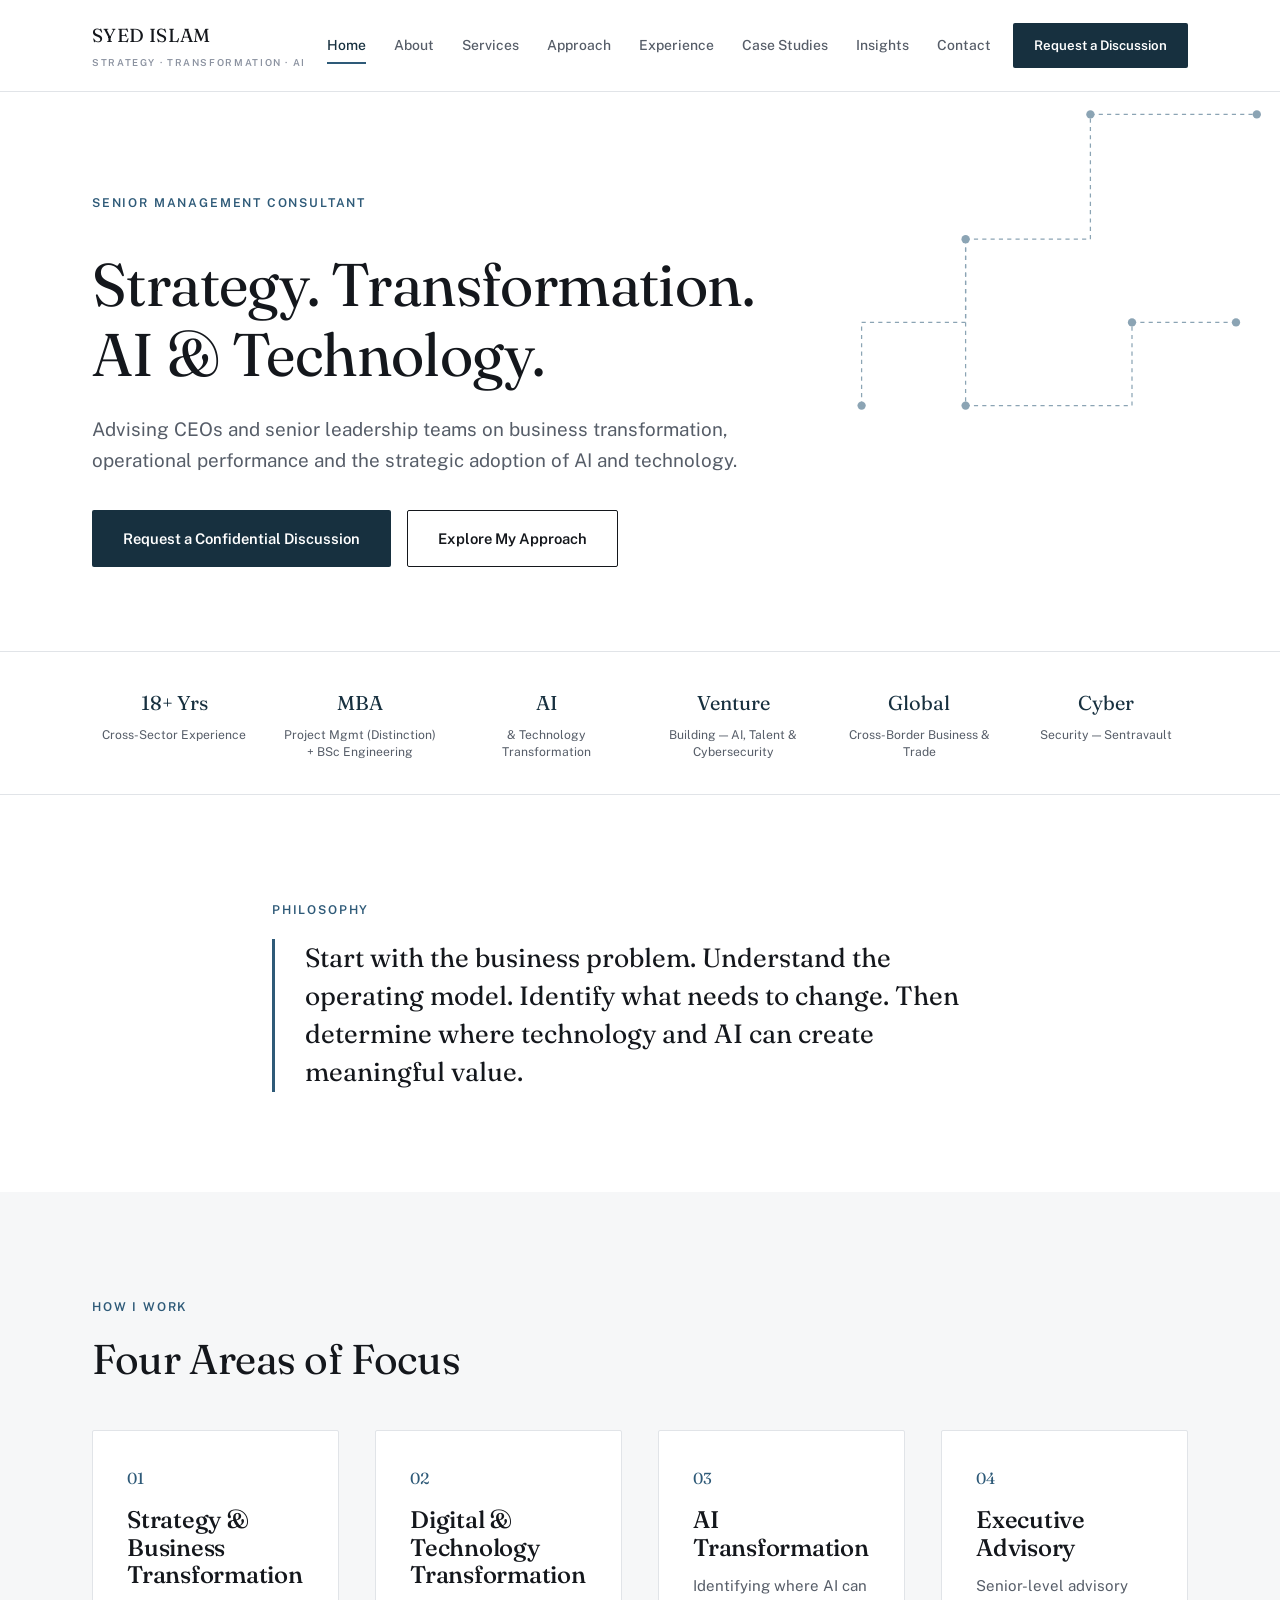
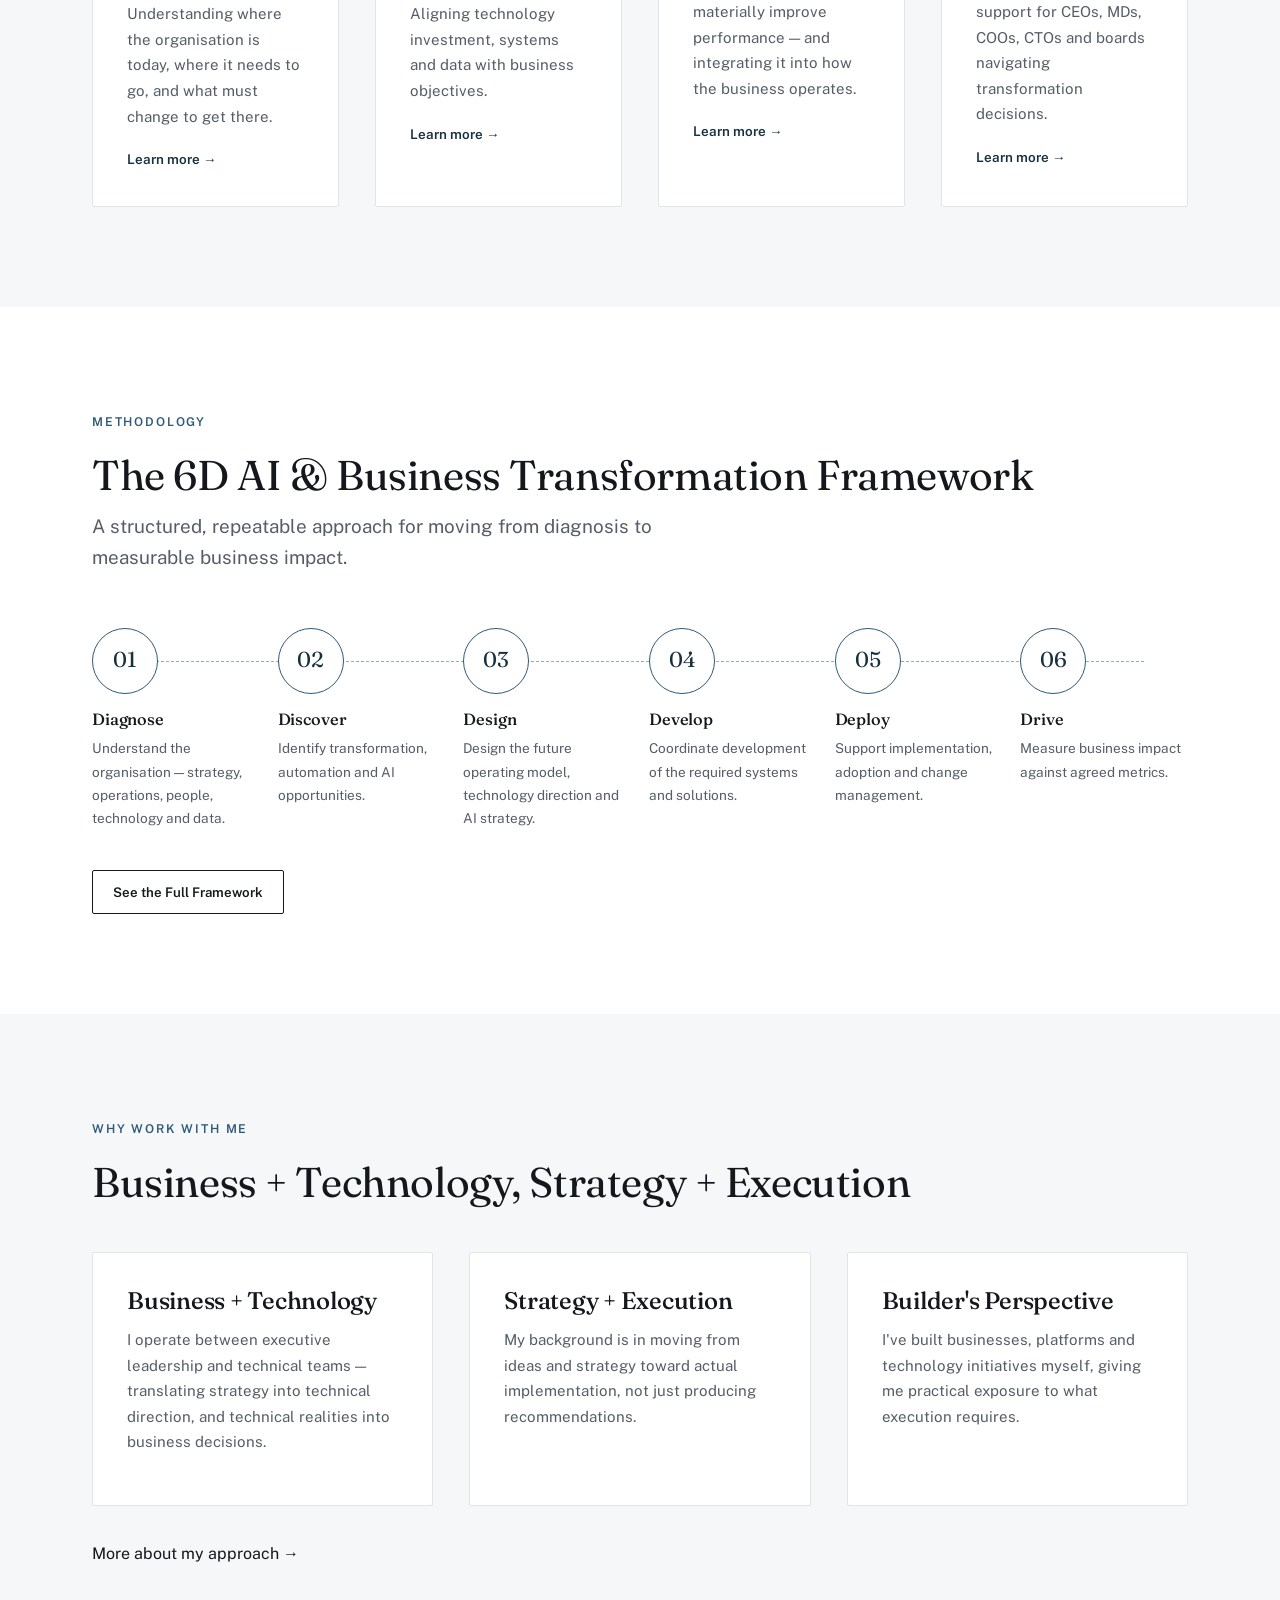
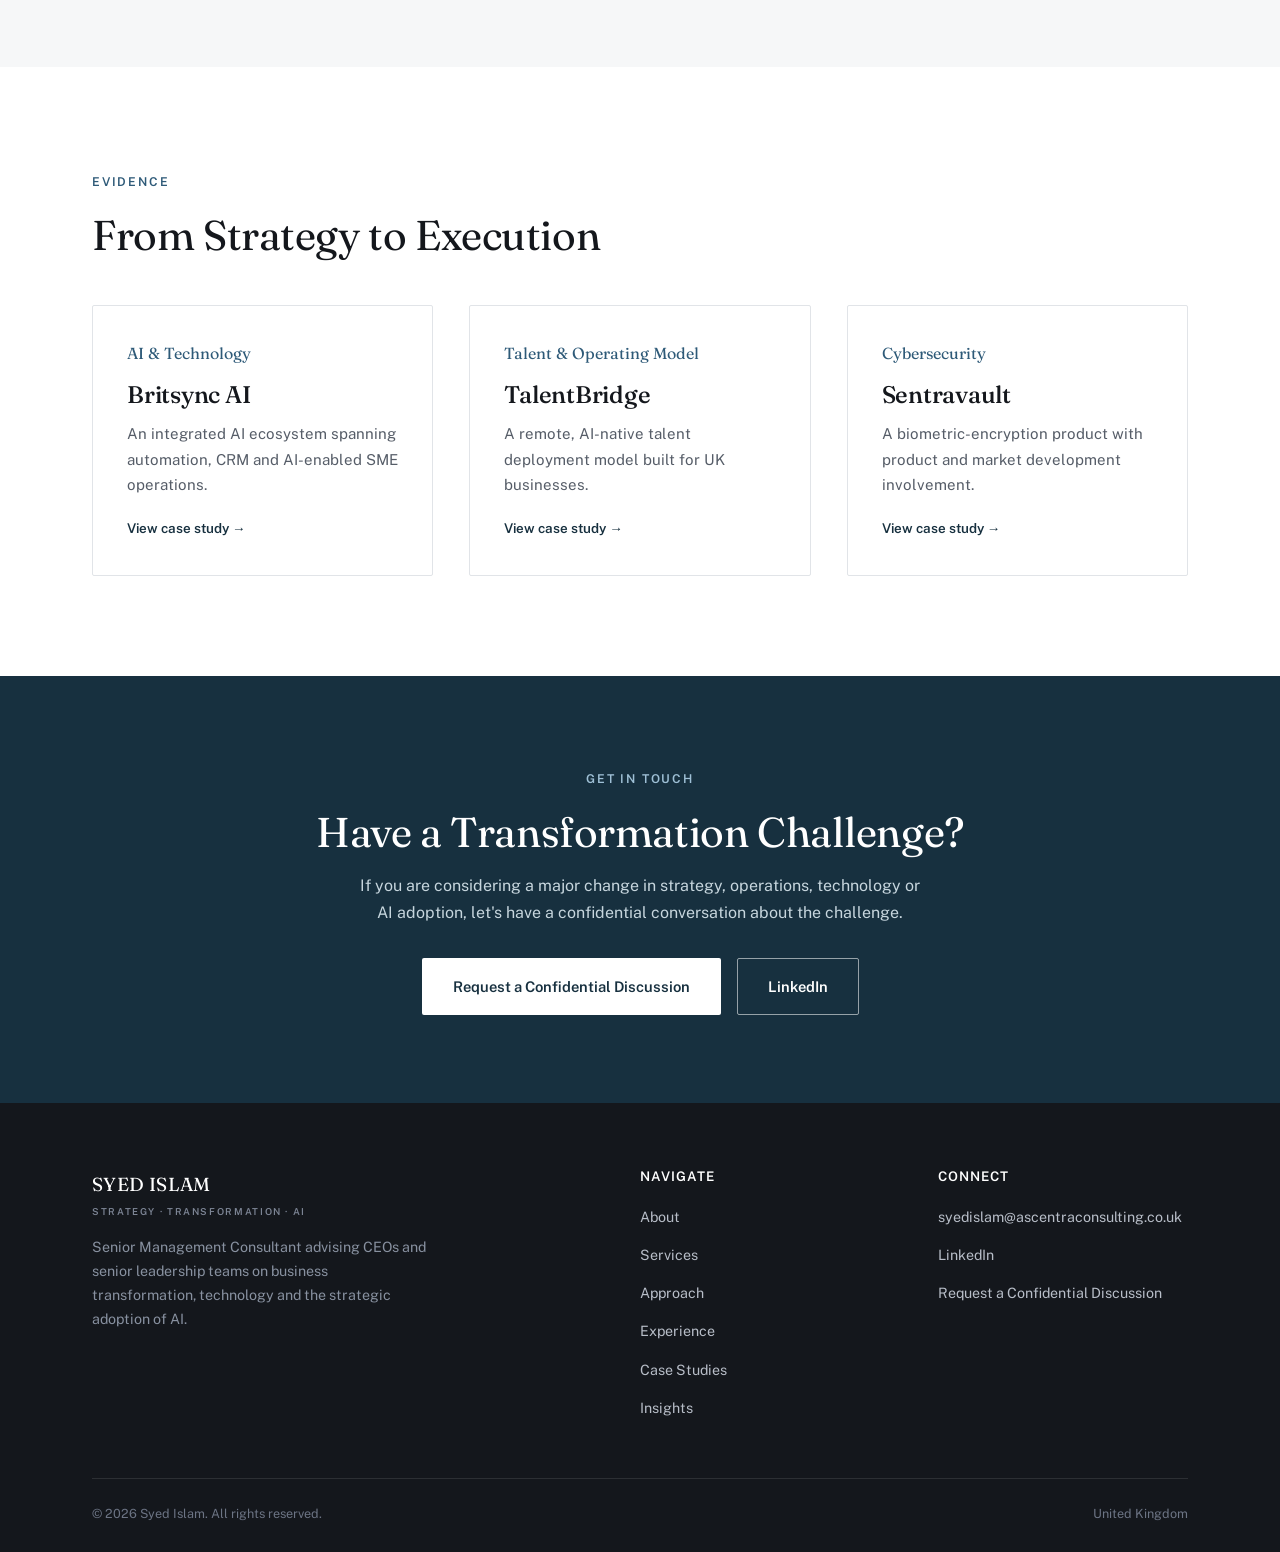
==== commit d0ddd407: "Update contact email to syedislam@ascentraconsulting.co.uk and add profile image to about page - Rep" ====
--- a/index.html
+++ b/index.html
@@ -1,417 +1,313 @@
-<!DOCTYPE html>
-<html lang="en">
-<head>
-    <meta charset="UTF-8" />
-    <meta name="viewport" content="width=device-width, initial-scale=1.0" />
-    <title>Syed Shaon - AI Consultant & Business Development Expert</title>
-    <meta name="description" content="Professional AI consulting services by Syed Shaon. Specializing in business development, AI migration, and proprietary AI solutions for enterprises.">
-
-    <!-- Google Fonts -->
-    <link href="https://fonts.googleapis.com/css2?family=Inter:wght@300;400;500;600;700&display=swap" rel="stylesheet" />
-
-    <!-- Font Awesome Icons -->
-    <link rel="stylesheet" href="https://cdn.jsdelivr.net/npm/@fortawesome/fontawesome-free@6.4.0/css/all.min.css" />
-
-    <!-- Custom CSS -->
-    <link rel="stylesheet" href="css/style.css" />
-</head>
-<body>
-    <!-- Navigation -->
-    <nav class="navbar">
-        <div class="nav-container">
-            <div class="nav-logo">
-                <h2>Syed Shaon</h2>
-                <span>AI Consultant</span>
-            </div>
-            <ul class="nav-menu">
-                <li><a href="#home" class="nav-link">Home</a></li>
-                <li><a href="#about" class="nav-link">About</a></li>
-                <li><a href="#services" class="nav-link">Services</a></li>
-                <li><a href="#portfolio" class="nav-link">Portfolio</a></li>
-                <li><a href="#contact" class="nav-link">Contact</a></li>
-            </ul>
-            <div class="hamburger">
-                <span></span><span></span><span></span>
-            </div>
-        </div>
-    </nav>
-
-    <!-- Hero Section -->
-    <section id="home" class="hero">
-        <div class="hero-container">
-            <div class="hero-content">
-                <h1>Transforming Businesses with <span class="gradient-text">Artificial Intelligence</span></h1>
-                <p class="hero-description">Expert AI consultant helping enterprises leverage cutting-edge technology for business growth, process optimization, and digital transformation.</p>
-                <div class="hero-buttons">
-                    <a href="#contact" class="btn btn-primary">Get Consultation</a>
-                    <a href="#portfolio" class="btn btn-secondary">View Portfolio</a>
-                </div>
-            </div>
-            <div class="hero-image">
-                <div class="hero-card">
-                    <i class="fas fa-robot"></i>
-                    <h3>AI Solutions</h3>
-                    <p>Custom AI tools and automation</p>
-                </div>
-            </div>
-        </div>
-    </section>
-
-    <!-- About Section -->
-    <section id="about" class="about">
-        <div class="container">
-            <div class="section-header">
-                <h2>About Syed Shaon</h2>
-                <p>Experienced AI consultant and entrepreneur based in the UK</p>
-            </div>
-
-            <!-- NEW: Portrait (responsive + lazy) -->
-            <!-- Place your image at: /images/syed-shaon.jpg -->
-            <figure class="profile-figure fade-in">
-                <img
-                    src="images/syed-shaon.jpg"
-                    alt="Syed Shaon — AI consultant at his desk"
-                    loading="lazy"
-                    decoding="async"
-                    width="731"
-                    height="872"
-                />
-                <figcaption>AI Consultant & Business Development Expert</figcaption>
-            </figure>
-
-            <div class="about-content">
-                <div class="about-text">
-                    <h3>Professional Background</h3>
-                    <p>With a strong foundation in Electrical Engineering and an MBA in Project Management, I bring a unique blend of technical expertise and business acumen to the AI consulting space.</p>
-
-                    <div class="credentials">
-                        <div class="credential-item">
-                            <i class="fas fa-graduation-cap"></i>
-                            <div>
-                                <h4>Bachelor's in Electrical Engineering</h4>
-                                <p>Strong technical foundation in systems and technology</p>
-                            </div>
-                        </div>
-                        <div class="credential-item">
-                            <i class="fas fa-project-diagram"></i>
-                            <div>
-                                <h4>MBA in Project Management</h4>
-                                <p>Business strategy and project execution expertise</p>
-                            </div>
-                        </div>
-                        <div class="credential-item">
-                            <i class="fas fa-map-marker-alt"></i>
-                            <div>
-                                <h4>Based in the UK</h4>
-                                <p>Serving clients across Europe and globally</p>
-                            </div>
-                        </div>
-                    </div>
-
-                    <h3>Entrepreneurial Journey</h3>
-                    <p>Currently running 3 successful startups and have developed several proprietary AI tools for enterprise clients. My expertise spans across business development, AI implementation, and digital migration strategies.</p>
-                </div>
-
-                <div class="about-stats">
-                    <div class="stat-item">
-                        <h3>3+</h3>
-                        <p>Active Startups</p>
-                    </div>
-                    <div class="stat-item">
-                        <h3>50+</h3>
-                        <p>AI Projects Delivered</p>
-                    </div>
-                    <div class="stat-item">
-                        <h3>15+</h3>
-                        <p>Proprietary Tools</p>
-                    </div>
-                    <div class="stat-item">
-                        <h3>100+</h3>
-                        <p>Satisfied Clients</p>
-                    </div>
-                </div>
-            </div>
-        </div>
-    </section>
-
-    <!-- Services Section -->
-    <section id="services" class="services">
-        <div class="container">
-            <div class="section-header">
-                <h2>Services</h2>
-                <p>Comprehensive AI consulting and business development solutions</p>
-            </div>
-            <div class="services-grid">
-                <div class="service-card">
-                    <div class="service-icon"><i class="fas fa-brain"></i></div>
-                    <h3>AI Strategy Consulting</h3>
-                    <p>Develop comprehensive AI strategies tailored to your business objectives and industry requirements.</p>
-                    <ul>
-                        <li>AI readiness assessment</li>
-                        <li>Technology roadmap planning</li>
-                        <li>ROI analysis and projections</li>
-                    </ul>
-                </div>
-
-                <div class="service-card">
-                    <div class="service-icon"><i class="fas fa-cogs"></i></div>
-                    <h3>Custom AI Tool Development</h3>
-                    <p>Build proprietary AI solutions designed specifically for your business processes and requirements.</p>
-                    <ul>
-                        <li>Machine learning models</li>
-                        <li>Automation workflows</li>
-                        <li>Data analytics platforms</li>
-                    </ul>
-                </div>
-
-                <div class="service-card">
-                    <div class="service-icon"><i class="fas fa-rocket"></i></div>
-                    <h3>Business Development</h3>
-                    <p>Accelerate your business growth with strategic planning and market expansion strategies.</p>
-                    <ul>
-                        <li>Market analysis and positioning</li>
-                        <li>Growth strategy development</li>
-                        <li>Partnership facilitation</li>
-                    </ul>
-                </div>
-
-                <div class="service-card">
-                    <div class="service-icon"><i class="fas fa-exchange-alt"></i></div>
-                    <h3>Digital Migration Support</h3>
-                    <p>Seamlessly transition your legacy systems to modern AI-powered solutions with minimal disruption.</p>
-                    <ul>
-                        <li>Legacy system assessment</li>
-                        <li>Migration planning and execution</li>
-                        <li>Staff training and support</li>
-                    </ul>
-                </div>
-
-                <div class="service-card">
-                    <div class="service-icon"><i class="fas fa-chart-line"></i></div>
-                    <h3>AI Implementation</h3>
-                    <p>End-to-end AI solution implementation with ongoing support and optimization.</p>
-                    <ul>
-                        <li>Solution architecture design</li>
-                        <li>Integration and deployment</li>
-                        <li>Performance monitoring</li>
-                    </ul>
-                </div>
-
-                <div class="service-card">
-                    <div class="service-icon"><i class="fas fa-users"></i></div>
-                    <h3>Team Training & Workshops</h3>
-                    <p>Empower your team with AI knowledge and skills through customized training programs.</p>
-                    <ul>
-                        <li>AI literacy workshops</li>
-                        <li>Technical skill development</li>
-                        <li>Change management support</li>
-                    </ul>
-                </div>
-            </div>
-        </div>
-    </section>
-
-    <!-- Portfolio Section -->
-    <section id="portfolio" class="portfolio">
-        <div class="container">
-            <div class="section-header">
-                <h2>Portfolio</h2>
-                <p>Successful AI implementations and business transformations</p>
-            </div>
-            <div class="portfolio-grid">
-                <div class="portfolio-item">
-                    <div class="portfolio-content">
-                        <h3>Startup #1: FinTech AI Solutions</h3>
-                        <p>Developed proprietary AI tools for financial risk assessment and automated decision-making systems.</p>
-                        <div class="portfolio-tags">
-                            <span>Machine Learning</span>
-                            <span>Risk Assessment</span>
-                            <span>Automation</span>
-                        </div>
-                    </div>
-                </div>
-
-                <div class="portfolio-item">
-                    <div class="portfolio-content">
-                        <h3>Startup #2: Healthcare Analytics Platform</h3>
-                        <p>Created AI-powered healthcare analytics tools for patient data analysis and predictive healthcare outcomes.</p>
-                        <div class="portfolio-tags">
-                            <span>Healthcare AI</span>
-                            <span>Predictive Analytics</span>
-                            <span>Data Processing</span>
-                        </div>
-                    </div>
-                </div>
-
-                <div class="portfolio-item">
-                    <div class="portfolio-content">
-                        <h3>Startup #3: E-commerce Optimization</h3>
-                        <p>Built AI tools for inventory management, demand forecasting, and personalized customer experiences.</p>
-                        <div class="portfolio-tags">
-                            <span>E-commerce</span>
-                            <span>Demand Forecasting</span>
-                            <span>Personalization</span>
-                        </div>
-                    </div>
-                </div>
-
-                <div class="portfolio-item">
-                    <div class="portfolio-content">
-                        <h3>Enterprise Migration Project</h3>
-                        <p>Led digital transformation for a Fortune 500 company, migrating legacy systems to AI-powered solutions.</p>
-                        <div class="portfolio-tags">
-                            <span>Digital Transformation</span>
-                            <span>Enterprise Solutions</span>
-                            <span>Legacy Migration</span>
-                        </div>
-                    </div>
-                </div>
-
-                <div class="portfolio-item">
-                    <div class="portfolio-content">
-                        <h3>Custom NLP Tool Development</h3>
-                        <p>Developed proprietary natural language processing tools for document analysis and automated reporting.</p>
-                        <div class="portfolio-tags">
-                            <span>NLP</span>
-                            <span>Document Analysis</span>
-                            <span>Automation</span>
-                        </div>
-                    </div>
-                </div>
-
-                <div class="portfolio-item">
-                    <div class="portfolio-content">
-                        <h3>AI Strategy Consulting</h3>
-                        <p>Provided comprehensive AI strategy for multiple SMEs, resulting in 40% operational efficiency improvements.</p>
-                        <div class="portfolio-tags">
-                            <span>Strategy Consulting</span>
-                            <span>SME Solutions</span>
-                            <span>Efficiency Optimization</span>
-                        </div>
-                    </div>
-                </div>
-            </div>
-        </div>
-    </section>
-
-    <!-- Contact Section -->
-    <section id="contact" class="contact">
-        <div class="container">
-            <div class="section-header">
-                <h2>Get In Touch</h2>
-                <p>Ready to transform your business with AI? Let's discuss your project.</p>
-            </div>
-            <div class="contact-content">
-                <div class="contact-info">
-                    <h3>Contact Information</h3>
-                    <div class="contact-item">
-                        <i class="fas fa-map-marker-alt"></i>
-                        <div>
-                            <h4>Location</h4>
-                            <p>United Kingdom</p>
-                        </div>
-                    </div>
-                    <div class="contact-item">
-                        <i class="fas fa-envelope"></i>
-                        <div>
-                            <h4>Email</h4>
-                            <p>syed.shaon@aicosnult.com</p>
-                        </div>
-                    </div>
-                    <div class="contact-item">
-                        <i class="fas fa-linkedin"></i>
-                        <div>
-                            <h4>LinkedIn</h4>
-                            <p>Connect on LinkedIn</p>
-                        </div>
-                    </div>
-
-                    <div class="consultation-info">
-                        <h4>Free Consultation Available</h4>
-                        <p>Book a 30-minute consultation to discuss your AI needs and explore how we can help transform your business.</p>
-                    </div>
-                </div>
-
-                <div class="contact-form">
-                    <form id="contactForm">
-                        <div class="form-group">
-                            <label for="name">Full Name</label>
-                            <input type="text" id="name" name="name" required />
-                        </div>
-                        <div class="form-group">
-                            <label for="email">Email Address</label>
-                            <input type="email" id="email" name="email" required />
-                        </div>
-                        <div class="form-group">
-                            <label for="company">Company Name</label>
-                            <input type="text" id="company" name="company" />
-                        </div>
-                        <div class="form-group">
-                            <label for="service">Service Interest</label>
-                            <select id="service" name="service" required>
-                                <option value="">Select a service</option>
-                                <option value="ai-strategy">AI Strategy Consulting</option>
-                                <option value="custom-ai">Custom AI Tool Development</option>
-                                <option value="business-dev">Business Development</option>
-                                <option value="migration">Digital Migration Support</option>
-                                <option value="implementation">AI Implementation</option>
-                                <option value="training">Team Training & Workshops</option>
-                            </select>
-                        </div>
-                        <div class="form-group">
-                            <label for="message">Project Details</label>
-                            <textarea id="message" name="message" rows="5" required></textarea>
-                        </div>
-                        <button type="submit" class="btn btn-primary">Send Message</button>
-                    </form>
-                </div>
-            </div>
-        </div>
-    </section>
-
-    <!-- Footer -->
-    <footer class="footer">
-        <div class="container">
-            <div class="footer-content">
-                <div class="footer-section">
-                    <h3>Syed Shaon</h3>
-                    <p>AI Consultant & Business Development Expert</p>
-                    <p>Transforming businesses through intelligent automation and strategic AI implementation.</p>
-                </div>
-                <div class="footer-section">
-                    <h4>Services</h4>
-                    <ul>
-                        <li><a href="#services">AI Strategy Consulting</a></li>
-                        <li><a href="#services">Custom AI Development</a></li>
-                        <li><a href="#services">Business Development</a></li>
-                        <li><a href="#services">Digital Migration</a></li>
-                    </ul>
-                </div>
-                <div class="footer-section">
-                    <h4>Portfolio</h4>
-                    <ul>
-                        <li><a href="#portfolio">Startup Projects</a></li>
-                        <li><a href="#portfolio">Enterprise Solutions</a></li>
-                        <li><a href="#portfolio">Proprietary Tools</a></li>
-                        <li><a href="#portfolio">Case Studies</a></li>
-                    </ul>
-                </div>
-                <div class="footer-section">
-                    <h4>Connect</h4>
-                    <div class="social-links">
-                        <a href="#" class="social-link"><i class="fab fa-linkedin"></i></a>
-                        <a href="#" class="social-link"><i class="fab fa-twitter"></i></a>
-                        <a href="#" class="social-link"><i class="fab fa-github"></i></a>
-                    </div>
-                </div>
-            </div>
-            <div class="footer-bottom">
-                <p>&copy; 2024 Syed Shaon. All rights reserved.</p>
-            </div>
-        </div>
-    </footer>
-
-    <!-- Custom JavaScript -->
-    <script src="js/main.js"></script>
-</body>
-</html>
+<!DOCTYPE html>
+<html lang="en">
+<head>
+<meta charset="UTF-8">
+<meta name="viewport" content="width=device-width, initial-scale=1.0">
+<title>Syed Islam | Senior Management Consultant — Strategy, Business Transformation &amp; AI</title>
+<meta name="description" content="Syed Islam is a Senior Management Consultant advising CEOs and senior leadership teams on business transformation, technology strategy and the strategic adoption of AI.">
+<link rel="preconnect" href="https://fonts.googleapis.com">
+<link rel="preconnect" href="https://fonts.gstatic.com" crossorigin>
+<link href="https://fonts.googleapis.com/css2?family=Fraunces:opsz,wght@9..144,300;9..144,400;9..144,500;9..144,600&family=Public+Sans:wght@400;500;600;700&display=swap" rel="stylesheet">
+<style>
+:root{
+  --bg:#FFFFFF; --bg-soft:#F6F7F8; --bg-deep:#EDF1F3;
+  --ink:#14171C; --ink-soft:#565D68; --ink-faint:#8B92A0;
+  --accent:#2E5A78; --accent-deep:#17303F; --accent-soft:#E6EEF2;
+  --line:#E1E4E8;
+  --serif:'Fraunces',Georgia,'Times New Roman',serif;
+  --sans:'Public Sans',-apple-system,BlinkMacSystemFont,'Segoe UI',sans-serif;
+  --maxw:1160px; --radius:2px;
+}
+*{margin:0;padding:0;box-sizing:border-box;}
+html{scroll-behavior:smooth;}
+body{font-family:var(--sans);color:var(--ink);background:var(--bg);line-height:1.7;font-size:16px;-webkit-font-smoothing:antialiased;}
+img{max-width:100%;display:block;}
+a{color:inherit;text-decoration:none;}
+ul{list-style:none;}
+:focus-visible{outline:2px solid var(--accent);outline-offset:3px;}
+.container{max-width:var(--maxw);margin:0 auto;padding:0 32px;}
+h1,h2,h3,h4{font-family:var(--serif);color:var(--ink);line-height:1.16;letter-spacing:-0.01em;font-weight:400;}
+h1{font-size:clamp(2.3rem,3.2vw + 1.2rem,3.9rem);}
+h2{font-size:clamp(1.9rem,2vw + 1.2rem,2.6rem);}
+h3{font-size:clamp(1.25rem,1vw + 1rem,1.5rem);font-weight:500;}
+h4{font-size:1.05rem;font-weight:600;font-family:var(--sans);color:var(--ink);}
+p{color:var(--ink-soft);}
+.lede{font-size:1.18rem;line-height:1.65;color:var(--ink-soft);}
+.eyebrow{font-size:0.76rem;letter-spacing:0.15em;text-transform:uppercase;color:var(--accent);font-weight:600;display:inline-block;margin-bottom:18px;}
+.section{padding:100px 0;}
+.section-tight{padding:60px 0;}
+.bg-soft{background:var(--bg-soft);}
+.center{text-align:center;}
+.grid{display:grid;gap:36px;}
+.grid-2{grid-template-columns:repeat(2,1fr);}
+.grid-3{grid-template-columns:repeat(3,1fr);}
+.grid-4{grid-template-columns:repeat(4,1fr);}
+.btn{display:inline-flex;align-items:center;gap:10px;padding:15px 30px;font-family:var(--sans);font-size:0.92rem;font-weight:600;border-radius:var(--radius);cursor:pointer;transition:background .2s ease,color .2s ease,border-color .2s ease;border:1px solid transparent;white-space:nowrap;}
+.btn-primary{background:var(--accent-deep);color:#fff;}
+.btn-primary:hover{background:var(--ink);}
+.btn-outline{border-color:var(--ink);color:var(--ink);}
+.btn-outline:hover{background:var(--ink);color:#fff;}
+.btn-outline-light{border-color:rgba(255,255,255,.55);color:#fff;}
+.btn-outline-light:hover{background:#fff;color:var(--accent-deep);}
+.btn-sm{padding:10px 20px;font-size:0.83rem;}
+.btn-row{display:flex;gap:16px;flex-wrap:wrap;}
+header.site-header{position:sticky;top:0;z-index:200;background:rgba(255,255,255,.97);backdrop-filter:blur(10px);border-bottom:1px solid var(--line);}
+.nav-wrap{display:flex;align-items:center;justify-content:space-between;padding:20px 32px;max-width:var(--maxw);margin:0 auto;}
+.brand{font-family:var(--serif);font-size:1.18rem;letter-spacing:.02em;}
+.brand em{font-style:normal;color:var(--accent);}
+.brand small{display:block;font-family:var(--sans);font-size:.6rem;letter-spacing:.17em;color:var(--ink-faint);text-transform:uppercase;font-weight:600;margin-top:3px;}
+nav.main-nav{display:flex;gap:28px;align-items:center;}
+nav.main-nav a{font-size:.87rem;color:var(--ink-soft);font-weight:500;transition:color .2s;position:relative;}
+nav.main-nav a:hover{color:var(--accent-deep);}
+nav.main-nav a.active{color:var(--accent-deep);}
+nav.main-nav a.active::after{content:'';position:absolute;left:0;right:0;bottom:-6px;height:2px;background:var(--accent);}
+.nav-right{display:flex;align-items:center;gap:20px;}
+.hamburger{display:none;flex-direction:column;gap:5px;background:none;border:none;cursor:pointer;padding:6px;}
+.hamburger span{width:22px;height:2px;background:var(--ink);display:block;transition:.2s;}
+@media(max-width:960px){
+  nav.main-nav{position:fixed;top:73px;left:0;right:0;background:#fff;flex-direction:column;align-items:flex-start;padding:24px 32px;gap:20px;border-bottom:1px solid var(--line);transform:translateY(-8px);opacity:0;pointer-events:none;transition:.2s;max-height:80vh;overflow-y:auto;}
+  nav.main-nav.open{transform:translateY(0);opacity:1;pointer-events:auto;}
+  .hamburger{display:flex;}
+  .nav-right .btn{display:none;}
+}
+.hero{padding:96px 0 84px;position:relative;overflow:hidden;}
+.hero-inner{max-width:740px;position:relative;z-index:2;animation:riseIn .7s ease both;}
+.hero-schematic{position:absolute;right:-60px;top:-40px;width:520px;max-width:60vw;opacity:.55;z-index:1;pointer-events:none;}
+@keyframes riseIn{from{opacity:0;transform:translateY(14px);}to{opacity:1;transform:translateY(0);}}
+@media(prefers-reduced-motion:reduce){*{animation:none !important;transition:none !important;scroll-behavior:auto !important;}}
+.hero h1{margin:18px 0 24px;}
+.trust-bar{border-top:1px solid var(--line);border-bottom:1px solid var(--line);padding:34px 0;}
+.trust-grid{display:grid;grid-template-columns:repeat(6,1fr);gap:22px;}
+.trust-item{text-align:center;padding:0 6px;}
+.trust-item .num{font-family:var(--serif);font-size:1.25rem;color:var(--accent-deep);display:block;margin-bottom:6px;}
+.trust-item span.label{font-size:.76rem;color:var(--ink-soft);line-height:1.4;display:block;}
+@media(max-width:960px){.trust-grid{grid-template-columns:repeat(3,1fr);row-gap:28px;}}
+@media(max-width:600px){.trust-grid{grid-template-columns:repeat(2,1fr);}}
+.card{background:#fff;border:1px solid var(--line);padding:34px;border-radius:var(--radius);transition:border-color .2s,box-shadow .2s;}
+.card:hover{border-color:var(--accent);box-shadow:0 14px 34px rgba(20,26,34,.06);}
+.card .num{font-family:var(--serif);color:var(--accent);font-size:1rem;margin-bottom:14px;display:block;}
+.card h3{margin-bottom:12px;}
+.card p{font-size:.94rem;margin-bottom:16px;}
+.card a.more{font-size:.84rem;font-weight:600;color:var(--accent-deep);}
+.framework{display:grid;grid-template-columns:repeat(6,1fr);gap:18px;position:relative;}
+.framework::before{content:'';position:absolute;top:33px;left:4%;right:4%;height:0;border-top:1px dashed var(--accent);opacity:.5;z-index:0;}
+.fw-step{position:relative;z-index:1;}
+.fw-num{width:66px;height:66px;border-radius:50%;background:#fff;border:1.5px solid var(--accent);color:var(--accent-deep);font-family:var(--serif);font-size:1.35rem;display:flex;align-items:center;justify-content:center;margin-bottom:16px;}
+.fw-step h4{margin-bottom:9px;font-family:var(--serif);font-size:1.02rem;font-weight:500;}
+.fw-step p{font-size:.85rem;}
+@media(max-width:960px){.framework{grid-template-columns:repeat(2,1fr);row-gap:34px;}.framework::before{display:none;}}
+.pull-quote{border-left:3px solid var(--accent);padding-left:30px;}
+.pull-quote p{font-family:var(--serif);font-size:clamp(1.3rem,1.3vw + 1rem,1.65rem);color:var(--ink);line-height:1.45;}
+.cta-band{padding:88px 0;background:var(--accent-deep);color:#fff;text-align:center;}
+.cta-band h2{color:#fff;}
+.cta-band p{color:#C7D6DE;max-width:560px;margin:16px auto 32px;}
+footer{background:var(--ink);color:#B8BEC8;padding:66px 0 28px;}
+.footer-top{display:grid;grid-template-columns:2fr 1fr 1fr;gap:48px;padding-bottom:46px;border-bottom:1px solid rgba(255,255,255,.1);}
+footer h4{color:#fff;font-family:var(--sans);font-size:.83rem;letter-spacing:.08em;text-transform:uppercase;margin-bottom:18px;}
+footer .brand{color:#fff;}
+footer .brand small{color:#7C8494;}
+footer p{color:#8891A0;font-size:.89rem;max-width:340px;margin-top:14px;}
+footer ul li{margin-bottom:11px;}
+footer ul li a{color:#B8BEC8;font-size:.89rem;transition:color .2s;}
+footer ul li a:hover{color:#fff;}
+.footer-bottom{display:flex;justify-content:space-between;padding-top:24px;font-size:.79rem;color:#6C7484;flex-wrap:wrap;gap:10px;}
+@media(max-width:760px){.footer-top{grid-template-columns:1fr;gap:32px;}}
+@media(max-width:960px){.grid-4{grid-template-columns:repeat(2,1fr);}.grid-3{grid-template-columns:repeat(2,1fr);}}
+@media(max-width:600px){.grid-2,.grid-3,.grid-4{grid-template-columns:1fr;}.section{padding:60px 0;}.hero{padding:64px 0 56px;}}
+</style>
+</head>
+<body>
+
+<header class="site-header">
+  <div class="nav-wrap">
+    <a href="index.html" class="brand">SYED ISLAM<small>Strategy · Transformation · AI</small></a>
+    <nav class="main-nav" id="mainNav">
+      <a href="index.html" class="active">Home</a>
+      <a href="about.html">About</a>
+      <a href="services.html">Services</a>
+      <a href="approach.html">Approach</a>
+      <a href="experience.html">Experience</a>
+      <a href="case-studies.html">Case Studies</a>
+      <a href="insights.html">Insights</a>
+      <a href="contact.html">Contact</a>
+    </nav>
+    <div class="nav-right">
+      <a href="contact.html" class="btn btn-primary btn-sm">Request a Discussion</a>
+      <button class="hamburger" id="hamburger" aria-label="Toggle menu" aria-expanded="false"><span></span><span></span><span></span></button>
+    </div>
+  </div>
+</header>
+
+<section class="hero">
+  <div class="container">
+    <svg class="hero-schematic" viewBox="0 0 500 400" fill="none" xmlns="http://www.w3.org/2000/svg" aria-hidden="true">
+      <path d="M40 340 L40 260 L140 260 L140 180" stroke="#2E5A78" stroke-width="1.2" stroke-dasharray="4 4"/>
+      <path d="M140 180 L260 180 L260 60 L420 60" stroke="#2E5A78" stroke-width="1.2" stroke-dasharray="4 4"/>
+      <path d="M140 180 L140 340 L300 340 L300 260 L400 260" stroke="#2E5A78" stroke-width="1.2" stroke-dasharray="4 4"/>
+      <circle cx="40" cy="340" r="4" fill="#2E5A78"/>
+      <circle cx="140" cy="180" r="4" fill="#2E5A78"/>
+      <circle cx="260" cy="60" r="4" fill="#2E5A78"/>
+      <circle cx="420" cy="60" r="4" fill="#2E5A78"/>
+      <circle cx="300" cy="260" r="4" fill="#2E5A78"/>
+      <circle cx="400" cy="260" r="4" fill="#2E5A78"/>
+      <circle cx="140" cy="340" r="4" fill="#2E5A78"/>
+    </svg>
+    <div class="hero-inner">
+      <span class="eyebrow">Senior Management Consultant</span>
+      <h1>Strategy. Transformation.<br>AI &amp; Technology.</h1>
+      <p class="lede">Advising CEOs and senior leadership teams on business transformation, operational performance and the strategic adoption of AI and technology.</p>
+      <div class="btn-row" style="margin-top:34px;">
+        <a href="contact.html" class="btn btn-primary">Request a Confidential Discussion</a>
+        <a href="approach.html" class="btn btn-outline">Explore My Approach</a>
+      </div>
+    </div>
+  </div>
+</section>
+
+<section class="trust-bar">
+  <div class="container trust-grid">
+    <div class="trust-item"><span class="num">18+ Yrs</span><span class="label">Cross-Sector Experience</span></div>
+    <div class="trust-item"><span class="num">MBA</span><span class="label">Project Mgmt (Distinction) + BSc Engineering</span></div>
+    <div class="trust-item"><span class="num">AI</span><span class="label">&amp; Technology Transformation</span></div>
+    <div class="trust-item"><span class="num">Venture</span><span class="label">Building — AI, Talent &amp; Cybersecurity</span></div>
+    <div class="trust-item"><span class="num">Global</span><span class="label">Cross-Border Business &amp; Trade</span></div>
+    <div class="trust-item"><span class="num">Cyber</span><span class="label">Security — Sentravault</span></div>
+  </div>
+</section>
+
+<section class="section">
+  <div class="container" style="max-width:800px;">
+    <span class="eyebrow">Philosophy</span>
+    <div class="pull-quote">
+      <p>Start with the business problem. Understand the operating model. Identify what needs to change. Then determine where technology and AI can create meaningful value.</p>
+    </div>
+  </div>
+</section>
+
+<section class="section bg-soft">
+  <div class="container">
+    <span class="eyebrow">How I Work</span>
+    <h2>Four Areas of Focus</h2>
+    <div class="grid grid-4" style="margin-top:46px;">
+      <div class="card">
+        <span class="num">01</span>
+        <h3>Strategy &amp; Business Transformation</h3>
+        <p>Understanding where the organisation is today, where it needs to go, and what must change to get there.</p>
+        <a href="services.html" class="more">Learn more →</a>
+      </div>
+      <div class="card">
+        <span class="num">02</span>
+        <h3>Digital &amp; Technology Transformation</h3>
+        <p>Aligning technology investment, systems and data with business objectives.</p>
+        <a href="services.html" class="more">Learn more →</a>
+      </div>
+      <div class="card">
+        <span class="num">03</span>
+        <h3>AI Transformation</h3>
+        <p>Identifying where AI can materially improve performance — and integrating it into how the business operates.</p>
+        <a href="services.html" class="more">Learn more →</a>
+      </div>
+      <div class="card">
+        <span class="num">04</span>
+        <h3>Executive Advisory</h3>
+        <p>Senior-level advisory support for CEOs, MDs, COOs, CTOs and boards navigating transformation decisions.</p>
+        <a href="services.html" class="more">Learn more →</a>
+      </div>
+    </div>
+  </div>
+</section>
+
+<section class="section">
+  <div class="container">
+    <span class="eyebrow">Methodology</span>
+    <h2>The 6D AI &amp; Business Transformation Framework</h2>
+    <p class="lede" style="max-width:640px;margin-top:12px;">A structured, repeatable approach for moving from diagnosis to measurable business impact.</p>
+    <div class="framework" style="margin-top:54px;">
+      <div class="fw-step"><div class="fw-num">01</div><h4>Diagnose</h4><p>Understand the organisation — strategy, operations, people, technology and data.</p></div>
+      <div class="fw-step"><div class="fw-num">02</div><h4>Discover</h4><p>Identify transformation, automation and AI opportunities.</p></div>
+      <div class="fw-step"><div class="fw-num">03</div><h4>Design</h4><p>Design the future operating model, technology direction and AI strategy.</p></div>
+      <div class="fw-step"><div class="fw-num">04</div><h4>Develop</h4><p>Coordinate development of the required systems and solutions.</p></div>
+      <div class="fw-step"><div class="fw-num">05</div><h4>Deploy</h4><p>Support implementation, adoption and change management.</p></div>
+      <div class="fw-step"><div class="fw-num">06</div><h4>Drive</h4><p>Measure business impact against agreed metrics.</p></div>
+    </div>
+    <div style="margin-top:40px;"><a href="approach.html" class="btn btn-outline btn-sm">See the Full Framework</a></div>
+  </div>
+</section>
+
+<section class="section bg-soft">
+  <div class="container">
+    <span class="eyebrow">Why Work With Me</span>
+    <h2>Business + Technology, Strategy + Execution</h2>
+    <div class="grid grid-3" style="margin-top:46px;">
+      <div class="card"><h3>Business + Technology</h3><p>I operate between executive leadership and technical teams — translating strategy into technical direction, and technical realities into business decisions.</p></div>
+      <div class="card"><h3>Strategy + Execution</h3><p>My background is in moving from ideas and strategy toward actual implementation, not just producing recommendations.</p></div>
+      <div class="card"><h3>Builder's Perspective</h3><p>I've built businesses, platforms and technology initiatives myself, giving me practical exposure to what execution requires.</p></div>
+    </div>
+    <div style="margin-top:34px;"><a href="about.html" class="more">More about my approach →</a></div>
+  </div>
+</section>
+
+<section class="section">
+  <div class="container">
+    <span class="eyebrow">Evidence</span>
+    <h2>From Strategy to Execution</h2>
+    <div class="grid grid-3" style="margin-top:46px;">
+      <div class="card"><span class="num">AI &amp; Technology</span><h3>Britsync AI</h3><p>An integrated AI ecosystem spanning automation, CRM and AI-enabled SME operations.</p><a href="case-studies.html" class="more">View case study →</a></div>
+      <div class="card"><span class="num">Talent &amp; Operating Model</span><h3>TalentBridge</h3><p>A remote, AI-native talent deployment model built for UK businesses.</p><a href="case-studies.html" class="more">View case study →</a></div>
+      <div class="card"><span class="num">Cybersecurity</span><h3>Sentravault</h3><p>A biometric-encryption product with product and market development involvement.</p><a href="case-studies.html" class="more">View case study →</a></div>
+    </div>
+  </div>
+</section>
+
+<section class="cta-band">
+  <div class="container">
+    <span class="eyebrow" style="color:#9FC0D6;">Get In Touch</span>
+    <h2>Have a Transformation Challenge?</h2>
+    <p>If you are considering a major change in strategy, operations, technology or AI adoption, let's have a confidential conversation about the challenge.</p>
+    <div class="btn-row center" style="justify-content:center;">
+      <a href="contact.html" class="btn" style="background:#fff;color:var(--accent-deep);">Request a Confidential Discussion</a>
+      <a href="https://linkedin.com/in/syed-islam-mba-bsc" target="_blank" rel="noopener" class="btn btn-outline-light">LinkedIn</a>
+    </div>
+  </div>
+</section>
+
+<footer>
+  <div class="container">
+    <div class="footer-top">
+      <div>
+        <a href="index.html" class="brand">SYED ISLAM<small>Strategy · Transformation · AI</small></a>
+        <p>Senior Management Consultant advising CEOs and senior leadership teams on business transformation, technology and the strategic adoption of AI.</p>
+      </div>
+      <div>
+        <h4>Navigate</h4>
+        <ul>
+          <li><a href="about.html">About</a></li>
+          <li><a href="services.html">Services</a></li>
+          <li><a href="approach.html">Approach</a></li>
+          <li><a href="experience.html">Experience</a></li>
+          <li><a href="case-studies.html">Case Studies</a></li>
+          <li><a href="insights.html">Insights</a></li>
+        </ul>
+      </div>
+      <div>
+        <h4>Connect</h4>
+        <ul>
+          <li><a href="mailto:syedislam@ascentraconsulting.co.uk">syedislam@ascentraconsulting.co.uk</a></li>
+          <li><a href="https://linkedin.com/in/syed-islam-mba-bsc" target="_blank" rel="noopener">LinkedIn</a></li>
+          <li><a href="contact.html">Request a Confidential Discussion</a></li>
+        </ul>
+      </div>
+    </div>
+    <div class="footer-bottom">
+      <span>© 2026 Syed Islam. All rights reserved.</span>
+      <span>United Kingdom</span>
+    </div>
+  </div>
+</footer>
+
+<script>
+  var h=document.getElementById('hamburger'), n=document.getElementById('mainNav');
+  if(h){h.addEventListener('click',function(){var open=n.classList.toggle('open');h.classList.toggle('active');h.setAttribute('aria-expanded',open?'true':'false');});}
+</script>
+</body>
+</html>
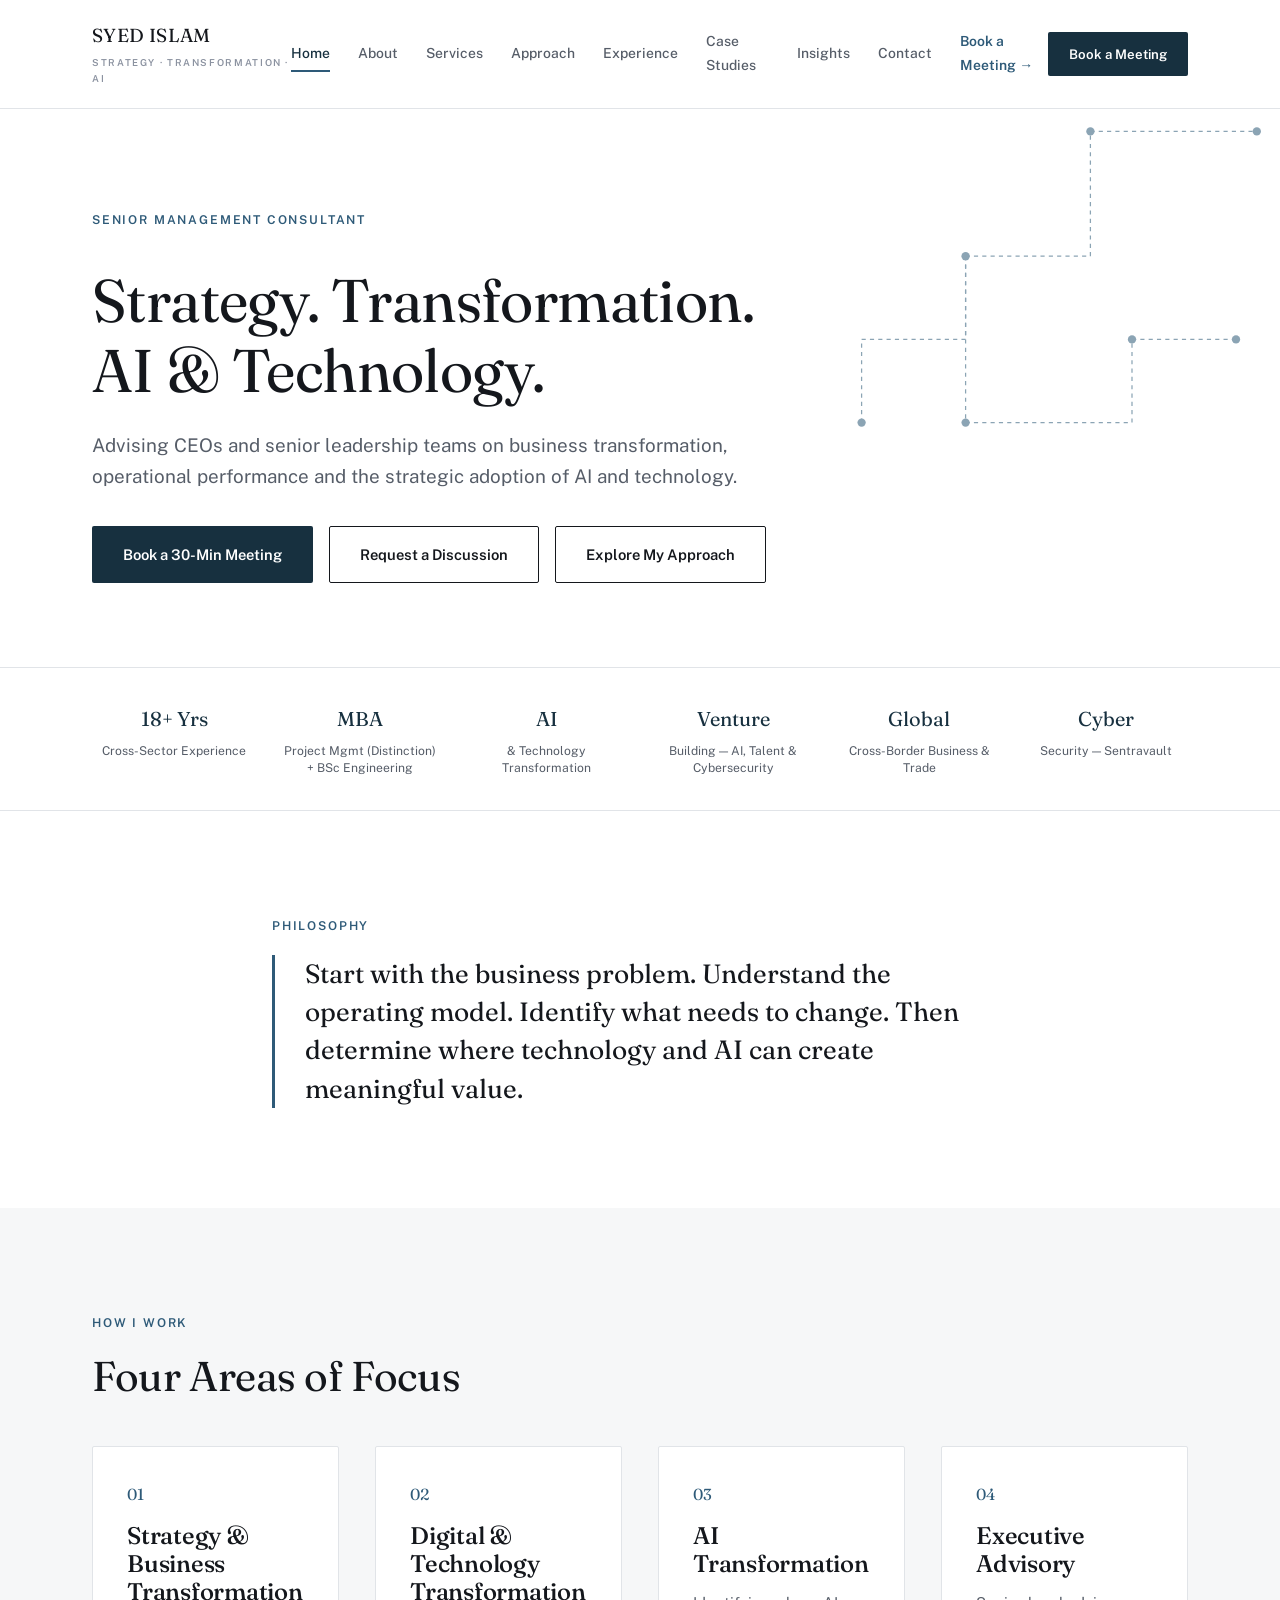
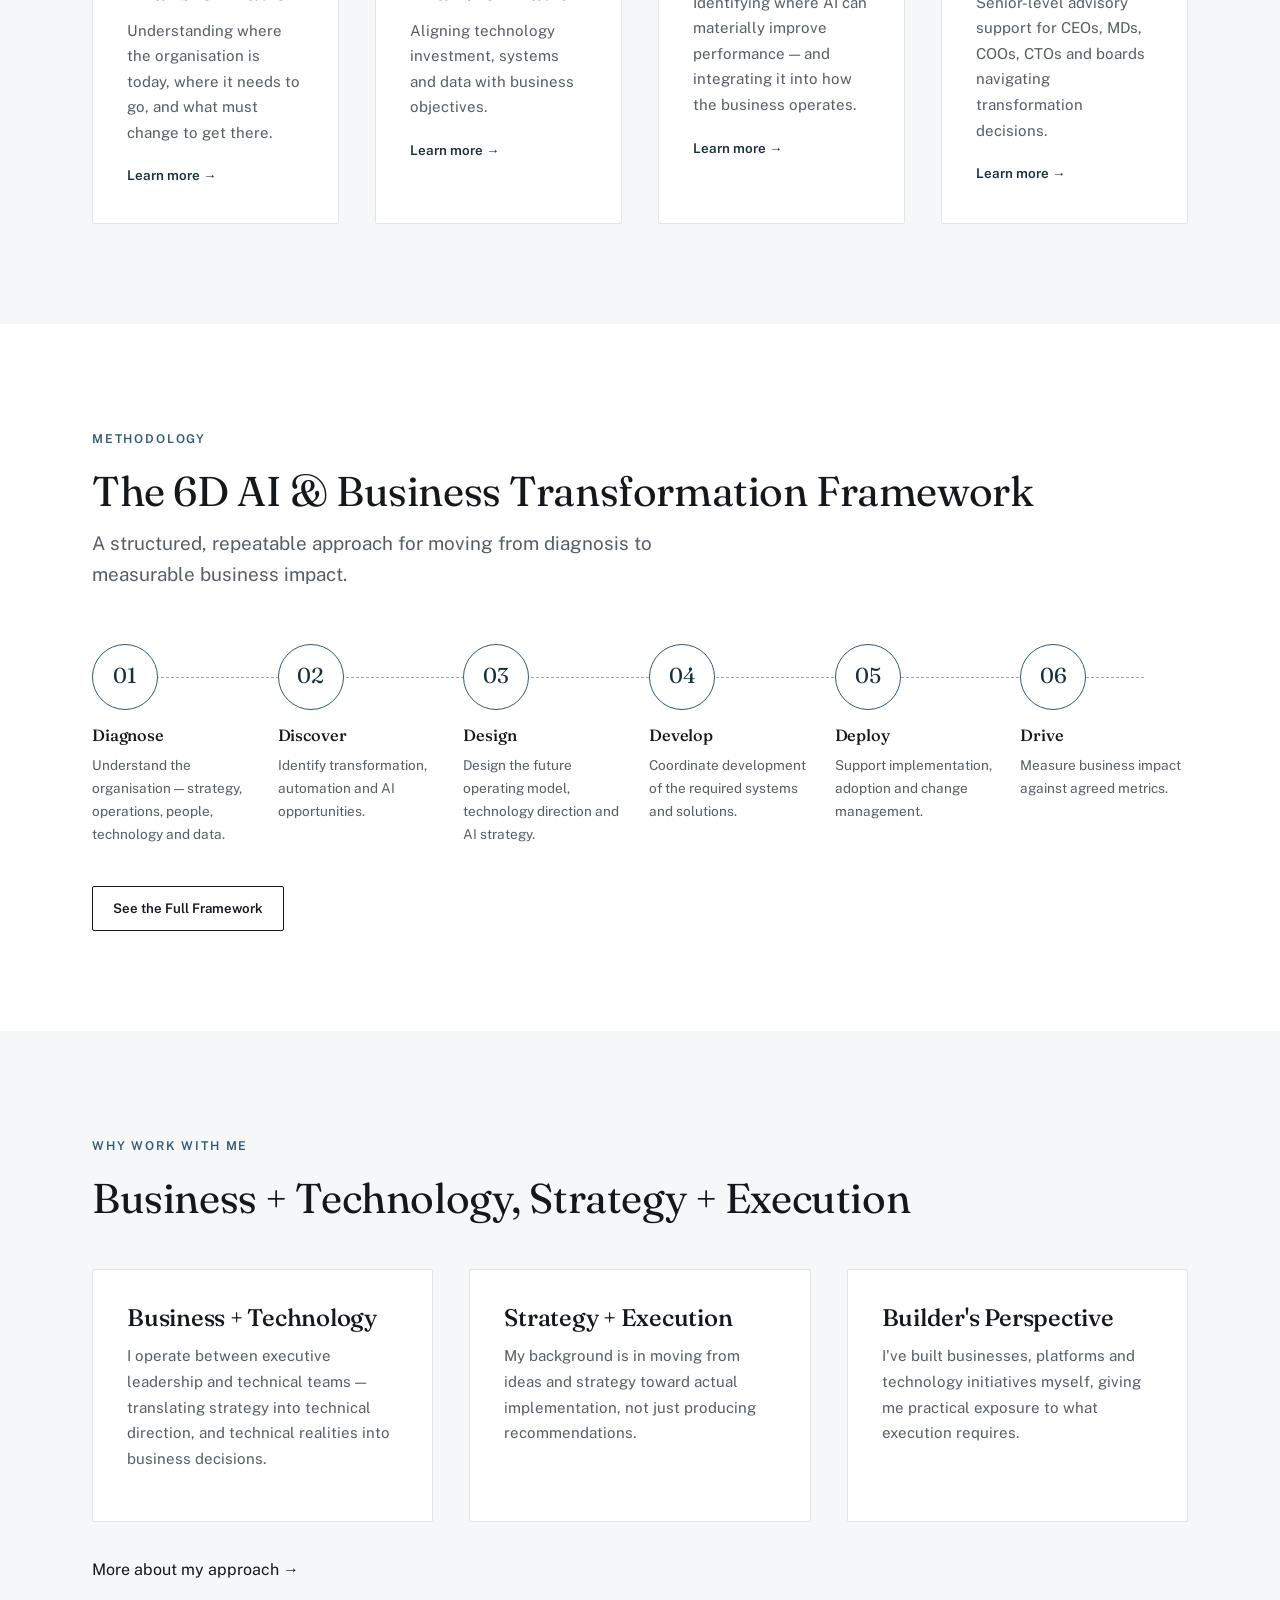
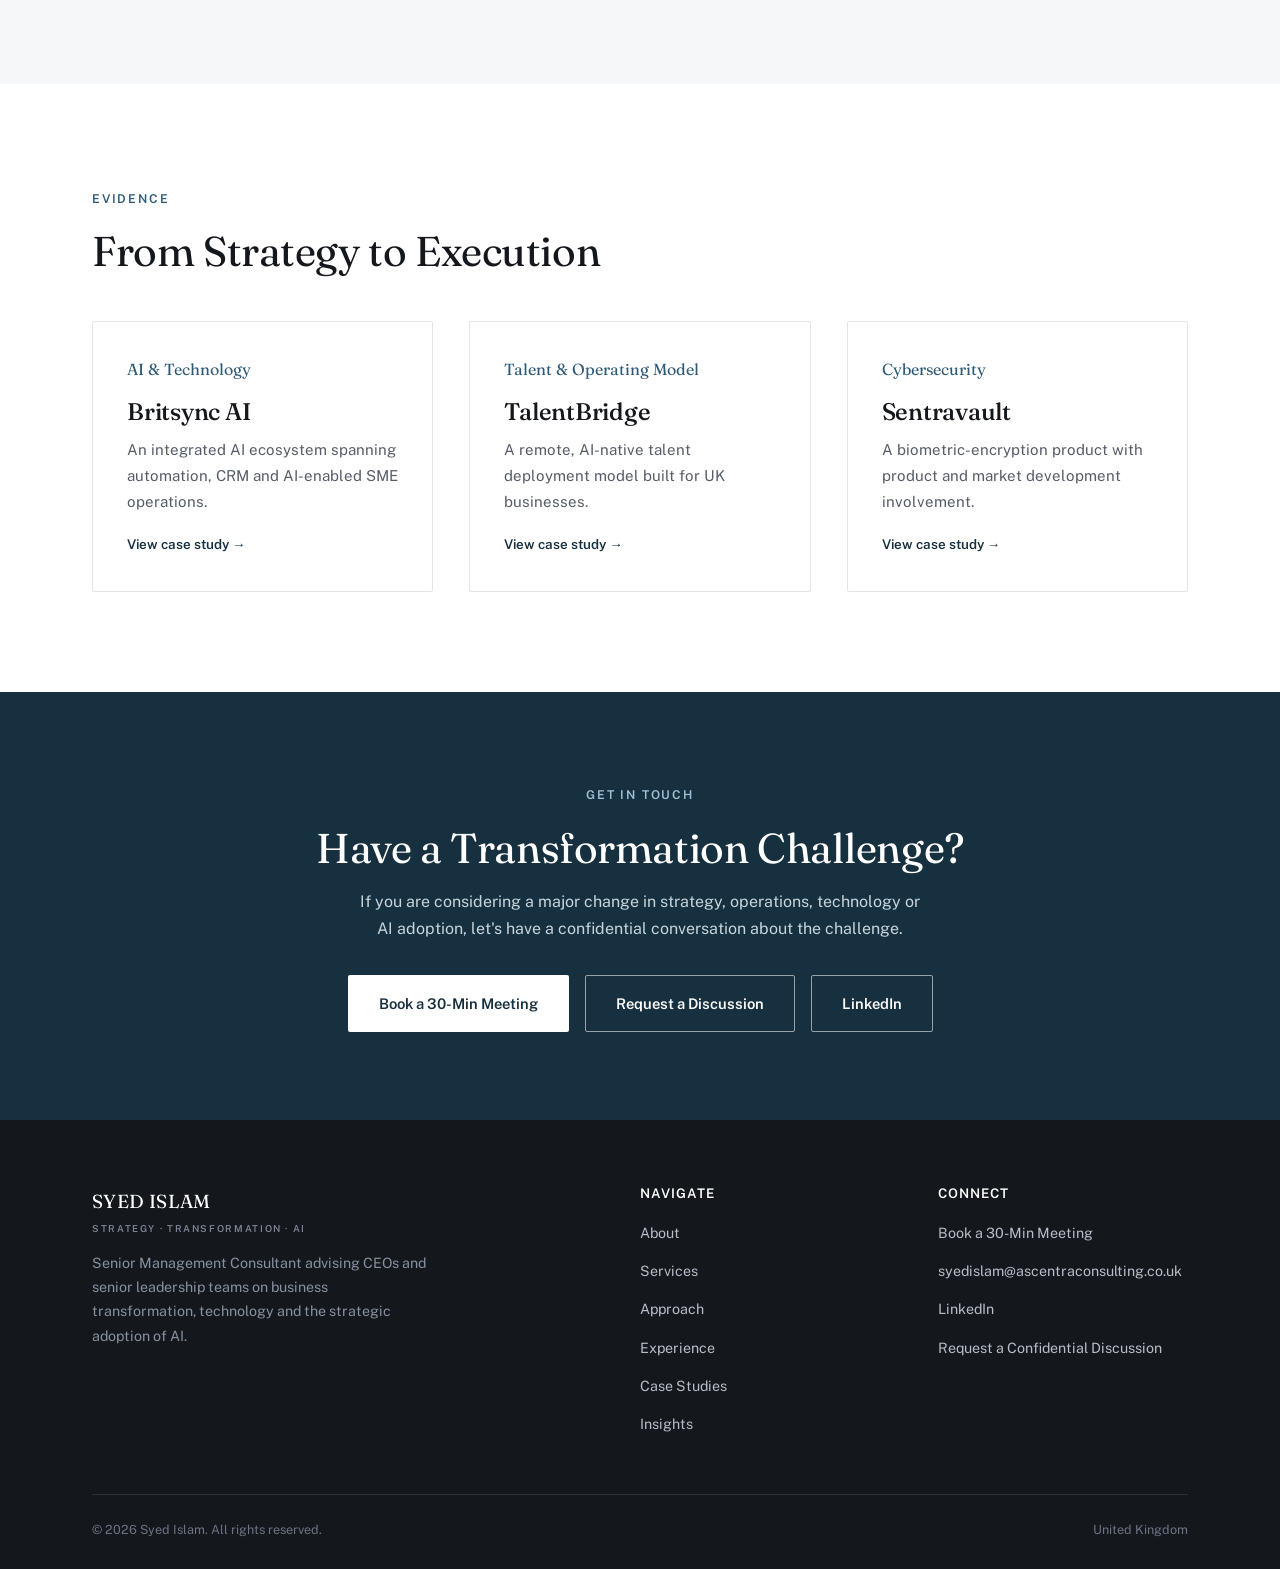
==== commit a1086038: "Add Calendly 30-min meeting booking link and widget across all pages" ====
--- a/index.html
+++ b/index.html
@@ -130,9 +130,10 @@
       <a href="case-studies.html">Case Studies</a>
       <a href="insights.html">Insights</a>
       <a href="contact.html">Contact</a>
+      <a href="https://calendly.com/ascentraglobal/30min" target="_blank" rel="noopener noreferrer" style="color:var(--accent);font-weight:600;">Book a Meeting &rarr;</a>
     </nav>
     <div class="nav-right">
-      <a href="contact.html" class="btn btn-primary btn-sm">Request a Discussion</a>
+      <a href="https://calendly.com/ascentraglobal/30min" target="_blank" rel="noopener noreferrer" class="btn btn-primary btn-sm">Book a Meeting</a>
       <button class="hamburger" id="hamburger" aria-label="Toggle menu" aria-expanded="false"><span></span><span></span><span></span></button>
     </div>
   </div>
@@ -157,7 +158,8 @@
       <h1>Strategy. Transformation.<br>AI &amp; Technology.</h1>
       <p class="lede">Advising CEOs and senior leadership teams on business transformation, operational performance and the strategic adoption of AI and technology.</p>
       <div class="btn-row" style="margin-top:34px;">
-        <a href="contact.html" class="btn btn-primary">Request a Confidential Discussion</a>
+        <a href="https://calendly.com/ascentraglobal/30min" target="_blank" rel="noopener noreferrer" class="btn btn-primary">Book a 30-Min Meeting</a>
+        <a href="contact.html" class="btn btn-outline">Request a Discussion</a>
         <a href="approach.html" class="btn btn-outline">Explore My Approach</a>
       </div>
     </div>
@@ -265,7 +267,8 @@
     <h2>Have a Transformation Challenge?</h2>
     <p>If you are considering a major change in strategy, operations, technology or AI adoption, let's have a confidential conversation about the challenge.</p>
     <div class="btn-row center" style="justify-content:center;">
-      <a href="contact.html" class="btn" style="background:#fff;color:var(--accent-deep);">Request a Confidential Discussion</a>
+      <a href="https://calendly.com/ascentraglobal/30min" target="_blank" rel="noopener noreferrer" class="btn" style="background:#fff;color:var(--accent-deep);">Book a 30-Min Meeting</a>
+      <a href="contact.html" class="btn btn-outline-light">Request a Discussion</a>
       <a href="https://linkedin.com/in/syed-islam-mba-bsc" target="_blank" rel="noopener" class="btn btn-outline-light">LinkedIn</a>
     </div>
   </div>
@@ -292,6 +295,7 @@
       <div>
         <h4>Connect</h4>
         <ul>
+          <li><a href="https://calendly.com/ascentraglobal/30min" target="_blank" rel="noopener noreferrer">Book a 30-Min Meeting</a></li>
           <li><a href="mailto:syedislam@ascentraconsulting.co.uk">syedislam@ascentraconsulting.co.uk</a></li>
           <li><a href="https://linkedin.com/in/syed-islam-mba-bsc" target="_blank" rel="noopener">LinkedIn</a></li>
           <li><a href="contact.html">Request a Confidential Discussion</a></li>
